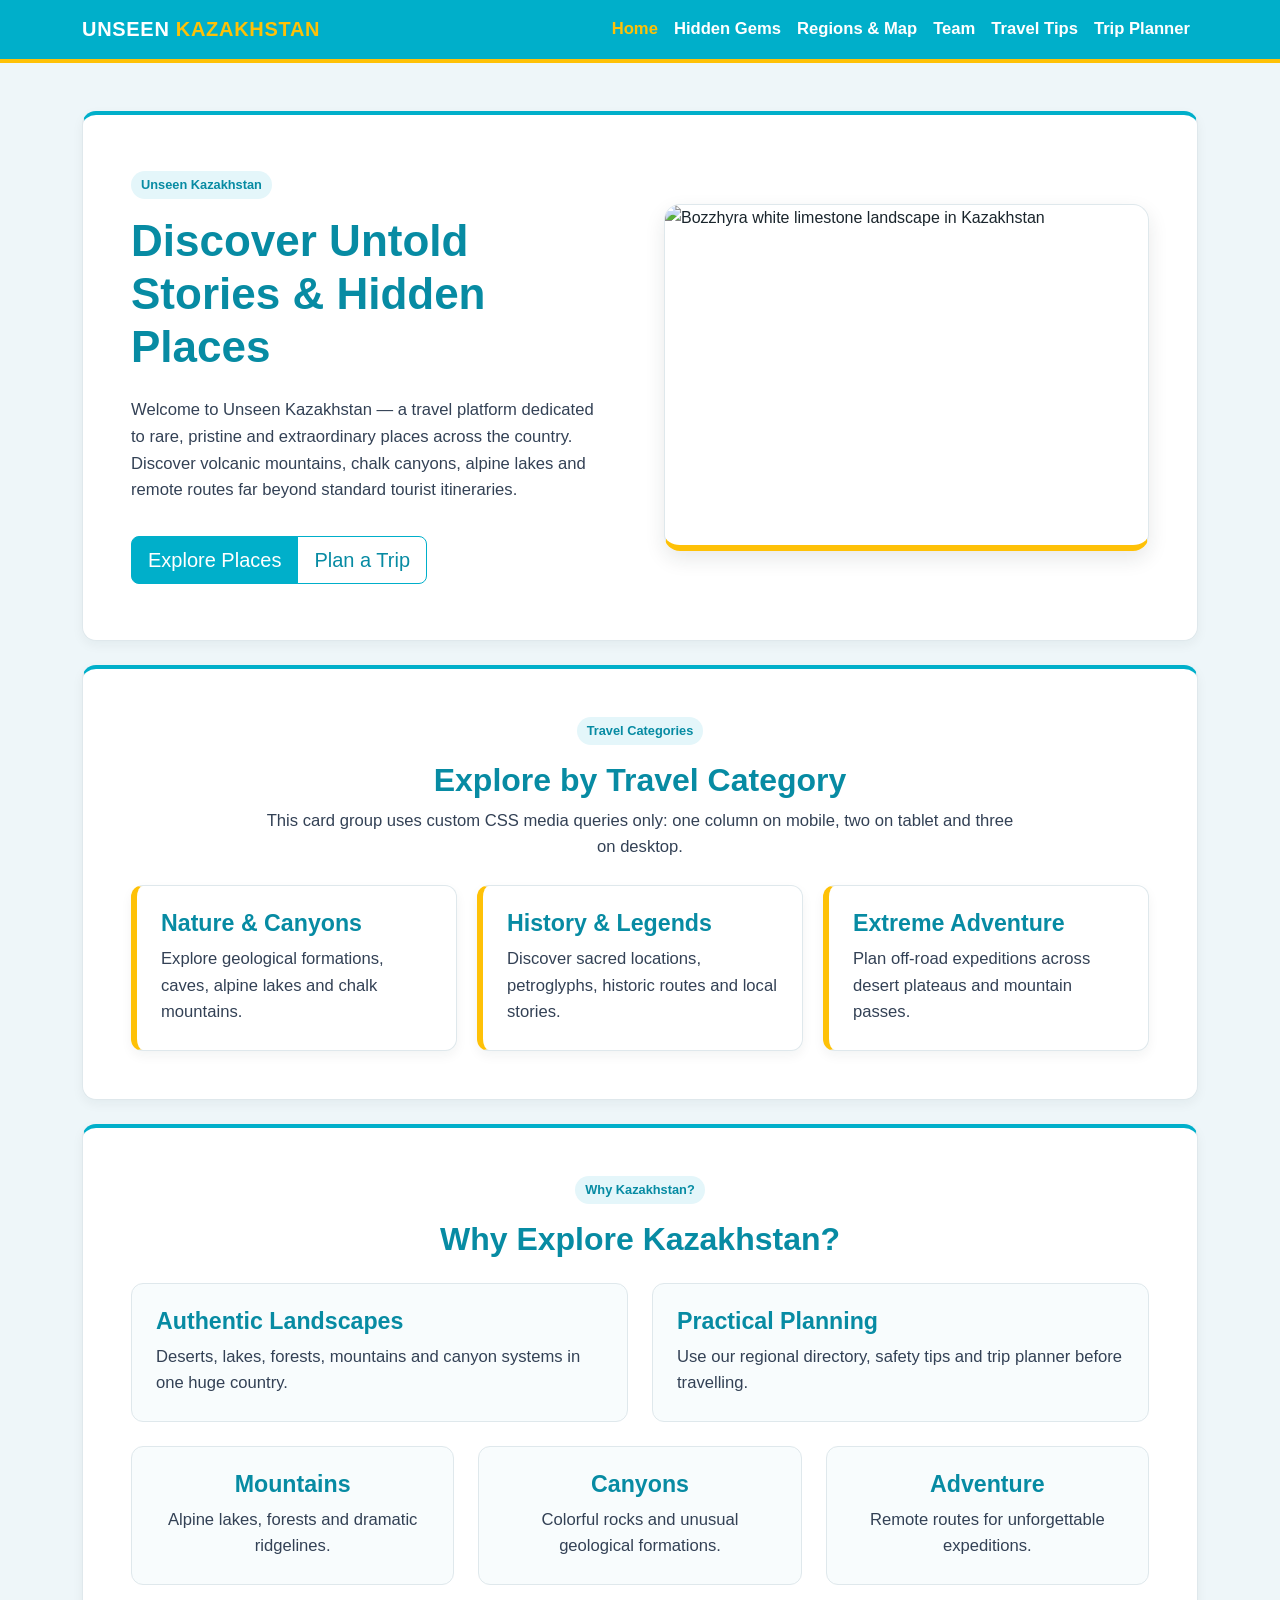
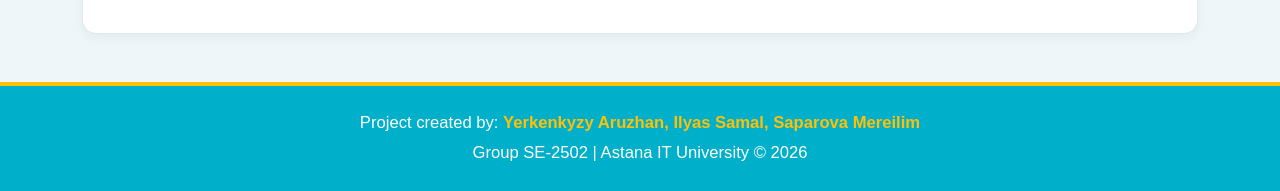
==== index.html @ 795cea4c "feat: redesign responsive Bootstrap website" ====
<!DOCTYPE html>
<html lang="en">
<head>
  <meta charset="UTF-8">
  <meta name="viewport" content="width=device-width, initial-scale=1.0">
  <title>Unseen Kazakhstan | Home</title>
  <link href="https://cdn.jsdelivr.net/npm/bootstrap@5.3.3/dist/css/bootstrap.min.css" rel="stylesheet">
  <link rel="stylesheet" href="css/style.css">
</head>
<body>

<nav class="navbar navbar-expand-lg navbar-dark bg-kz sticky-top" aria-label="Main navigation">
  <div class="container">
    <a class="navbar-brand" href="index.html">UNSEEN <span>KAZAKHSTAN</span></a>
    <button class="navbar-toggler" type="button" data-bs-toggle="collapse" data-bs-target="#mainNavbar"
            aria-controls="mainNavbar" aria-expanded="false" aria-label="Toggle navigation">
      <span class="navbar-toggler-icon"></span>
    </button>
    <div class="collapse navbar-collapse" id="mainNavbar">
      <ul class="navbar-nav ms-auto">
        <li class="nav-item"><a class="nav-link active" aria-current="page" href="index.html">Home</a></li><li class="nav-item"><a class="nav-link" href="destinations.html">Hidden Gems</a></li><li class="nav-item"><a class="nav-link" href="regions.html">Regions & Map</a></li><li class="nav-item"><a class="nav-link" href="creators.html">Team</a></li><li class="nav-item"><a class="nav-link" href="tips.html">Travel Tips</a></li><li class="nav-item"><a class="nav-link" href="planner.html">Trip Planner</a></li>
      </ul>
    </div>
  </div>
</nav>

<main class="container py-4 py-lg-5">
  <section class="page-card p-4 p-lg-5 mb-4">
    <div class="row g-4 g-lg-5 align-items-center">
      <div class="col-sm-12 col-lg-6">
        <div class="hero-copy">
          <span class="section-label mb-3">Unseen Kazakhstan</span>
          <h1 class="mb-4">Discover Untold Stories & Hidden Places</h1>
          <p class="mb-4">
            Welcome to Unseen Kazakhstan — a travel platform dedicated to rare, pristine and
            extraordinary places across the country. Discover volcanic mountains, chalk canyons,
            alpine lakes and remote routes far beyond standard tourist itineraries.
          </p>

          <div class="btn-group mt-2" role="group" aria-label="Main actions">
            <a class="btn btn-primary btn-lg" href="destinations.html">Explore Places</a>
            <a class="btn btn-outline-primary btn-lg" href="planner.html">Plan a Trip</a>
          </div>
        </div>
      </div>

      <div class="col-sm-12 col-lg-6">
        <div class="hero-image-wrap">
          <img class="hero-image" src="images/Bozzhyra.jpg"
               alt="Bozzhyra white limestone landscape in Kazakhstan">
        </div>
      </div>
    </div>
  </section>

  <section class="page-card p-4 p-lg-5 mb-4">
    <div class="text-center mb-4">
      <span class="section-label">Travel Categories</span>
      <h2 class="mt-3 mb-2">Explore by Travel Category</h2>
      <p class="section-intro mb-0">
        This card group uses custom CSS media queries only: one column on mobile,
        two on tablet and three on desktop.
      </p>
    </div>

    <div class="mq-card-group">
      <article class="mq-card p-4">
        <h3>Nature & Canyons</h3>
        <p class="mb-0">Explore geological formations, caves, alpine lakes and chalk mountains.</p>
      </article>

      <article class="mq-card p-4">
        <h3>History & Legends</h3>
        <p class="mb-0">Discover sacred locations, petroglyphs, historic routes and local stories.</p>
      </article>

      <article class="mq-card p-4">
        <h3>Extreme Adventure</h3>
        <p class="mb-0">Plan off-road expeditions across desert plateaus and mountain passes.</p>
      </article>
    </div>
  </section>

  <section class="page-card p-4 p-lg-5">
    <div class="text-center mb-4">
      <span class="section-label">Why Kazakhstan?</span>
      <h2 class="mt-3 mb-2">Why Explore Kazakhstan?</h2>
    </div>

    <div class="row g-4 mb-4">
      <div class="col-sm-12 col-md-6 col-lg-6">
        <div class="soft-box p-4">
          <h3>Authentic Landscapes</h3>
          <p class="mb-0">Deserts, lakes, forests, mountains and canyon systems in one huge country.</p>
        </div>
      </div>
      <div class="col-sm-12 col-md-6 col-lg-6">
        <div class="soft-box p-4">
          <h3>Practical Planning</h3>
          <p class="mb-0">Use our regional directory, safety tips and trip planner before travelling.</p>
        </div>
      </div>
    </div>

    <div class="row g-4">
      <div class="col-sm-12 col-md-6 col-lg-4">
        <div class="soft-box p-4 text-center">
          <h3>Mountains</h3>
          <p class="mb-0">Alpine lakes, forests and dramatic ridgelines.</p>
        </div>
      </div>
      <div class="col-sm-12 col-md-6 col-lg-4">
        <div class="soft-box p-4 text-center">
          <h3>Canyons</h3>
          <p class="mb-0">Colorful rocks and unusual geological formations.</p>
        </div>
      </div>
      <div class="col-sm-12 col-md-6 col-lg-4">
        <div class="soft-box p-4 text-center">
          <h3>Adventure</h3>
          <p class="mb-0">Remote routes for unforgettable expeditions.</p>
        </div>
      </div>
    </div>
  </section>
</main>

<footer class="main-footer text-center py-4">
  <div class="container">
    <p class="mb-1">Project created by: <strong>Yerkenkyzy Aruzhan, Ilyas Samal, Saparova Mereilim</strong></p>
    <p class="mb-0">Group SE-2502 | Astana IT University &copy; 2026</p>
  </div>
</footer>

<script src="https://cdn.jsdelivr.net/npm/bootstrap@5.3.3/dist/js/bootstrap.bundle.min.js"></script>
</body>
</html>
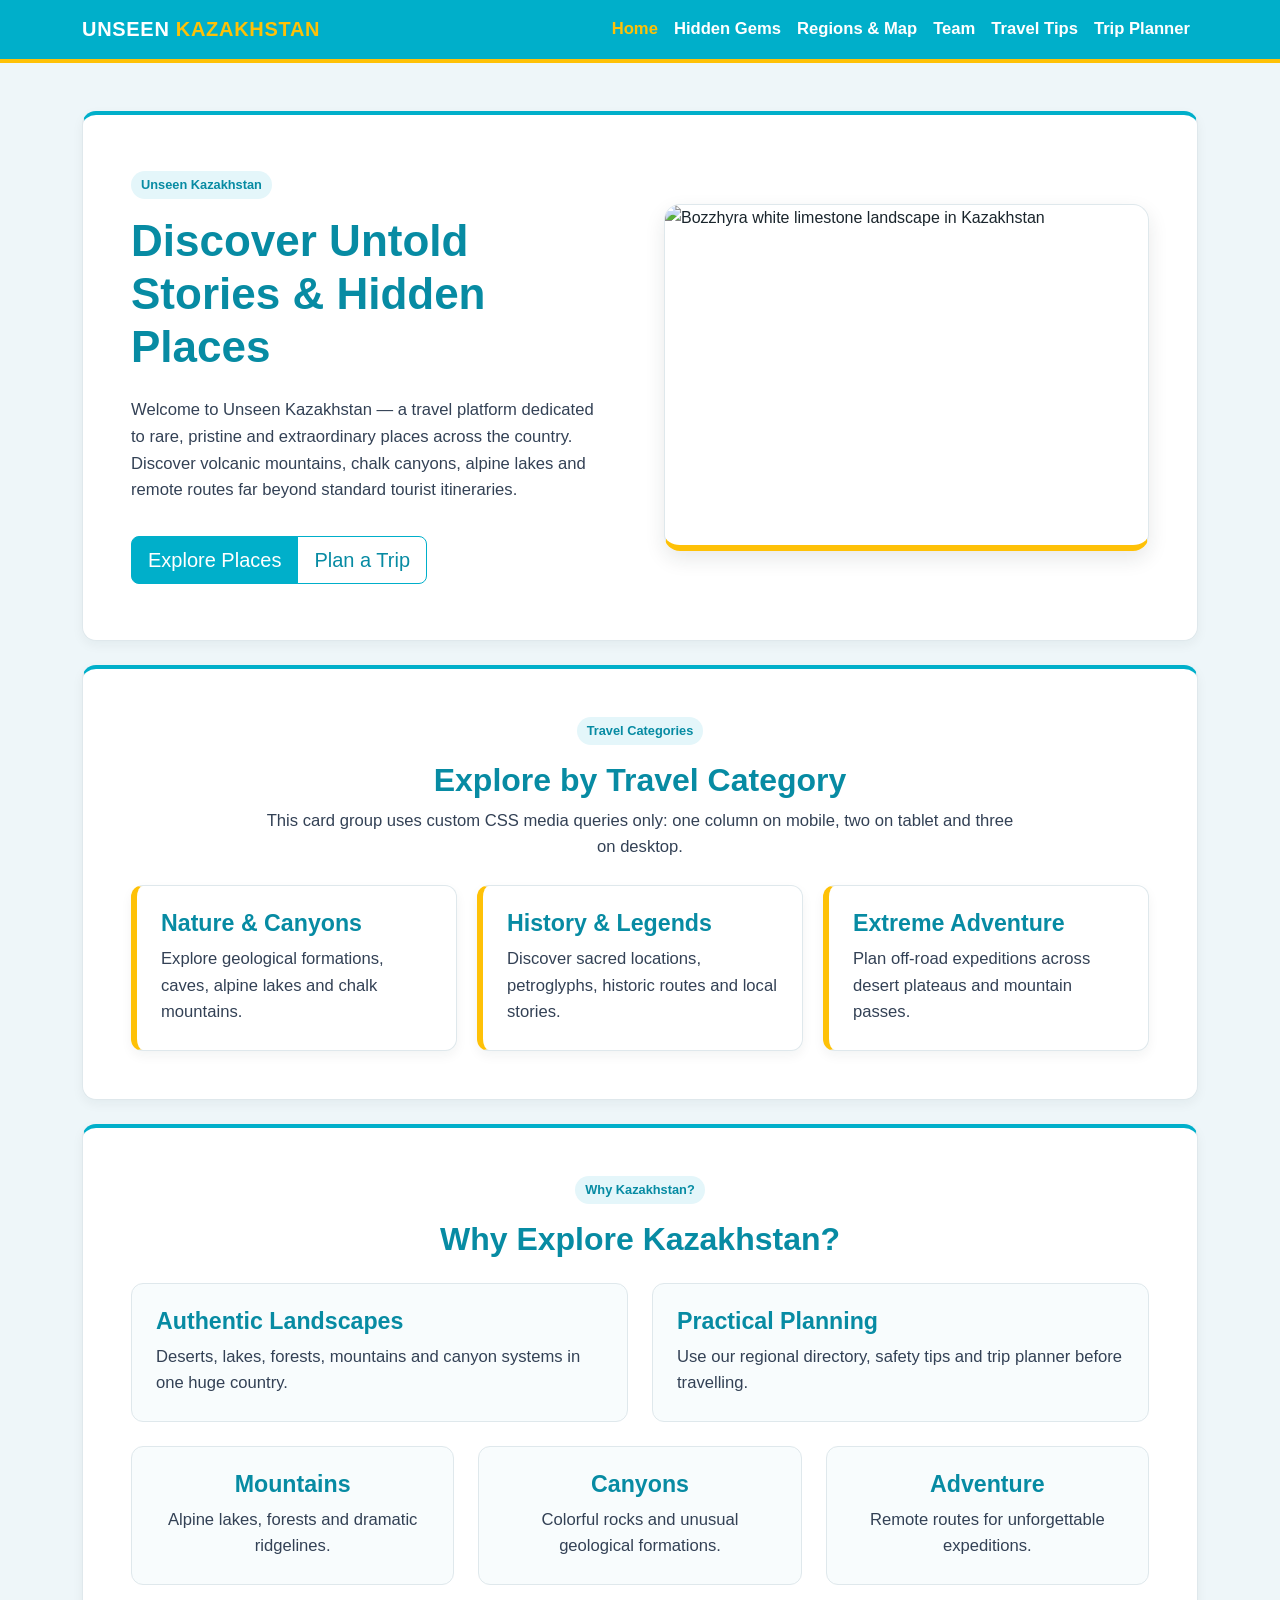
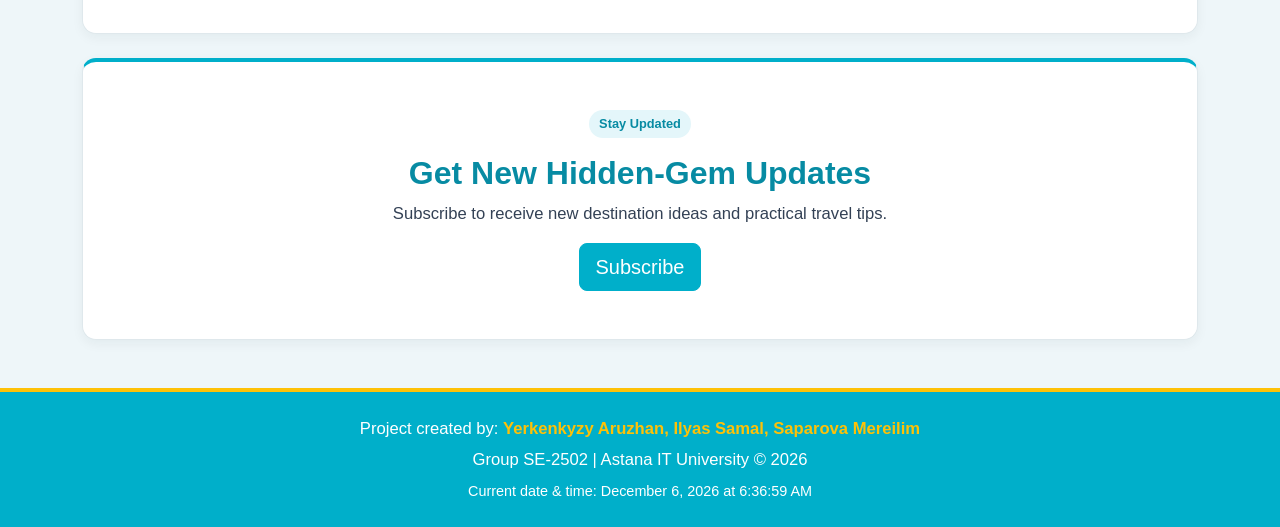
==== commit eb9fc91e: "feat: add Assignment 4 JavaScript features" ====
--- a/index.html
+++ b/index.html
@@ -123,15 +123,40 @@
       </div>
     </div>
   </section>
+
+
+  <section class="page-card p-4 p-lg-5 mt-4 text-center">
+    <span class="section-label">Stay Updated</span>
+    <h2 class="mt-3">Get New Hidden-Gem Updates</h2>
+    <p class="section-intro">Subscribe to receive new destination ideas and practical travel tips.</p>
+    <button id="openPopupBtn" class="btn btn-primary btn-lg" type="button">Subscribe</button>
+  </section>
+
+  <div id="subscriptionPopup" class="custom-popup" aria-hidden="true">
+    <div class="custom-popup-dialog" role="dialog" aria-modal="true" aria-labelledby="popupTitle">
+      <button id="closePopupBtn" class="popup-close" type="button" aria-label="Close popup">&times;</button>
+      <h2 id="popupTitle">Subscribe to Unseen Kazakhstan</h2>
+      <p>Enter your email to receive travel updates.</p>
+      <form id="subscriptionForm">
+        <label for="subscriberEmail" class="form-label">Email</label>
+        <input id="subscriberEmail" class="form-control mb-3" type="email" placeholder="name@example.com" required>
+        <div id="subscriptionMessage" class="small mb-3" aria-live="polite"></div>
+        <button class="btn btn-primary w-100" type="submit">Subscribe</button>
+      </form>
+    </div>
+  </div>
+
 </main>
 
 <footer class="main-footer text-center py-4">
   <div class="container">
     <p class="mb-1">Project created by: <strong>Yerkenkyzy Aruzhan, Ilyas Samal, Saparova Mereilim</strong></p>
     <p class="mb-0">Group SE-2502 | Astana IT University &copy; 2026</p>
+    <p class="mb-0 footer-clock">Current date & time: <span class="current-datetime">Loading...</span></p>
   </div>
 </footer>
 
 <script src="https://cdn.jsdelivr.net/npm/bootstrap@5.3.3/dist/js/bootstrap.bundle.min.js"></script>
+<script src="js/script.js"></script>
 </body>
 </html>
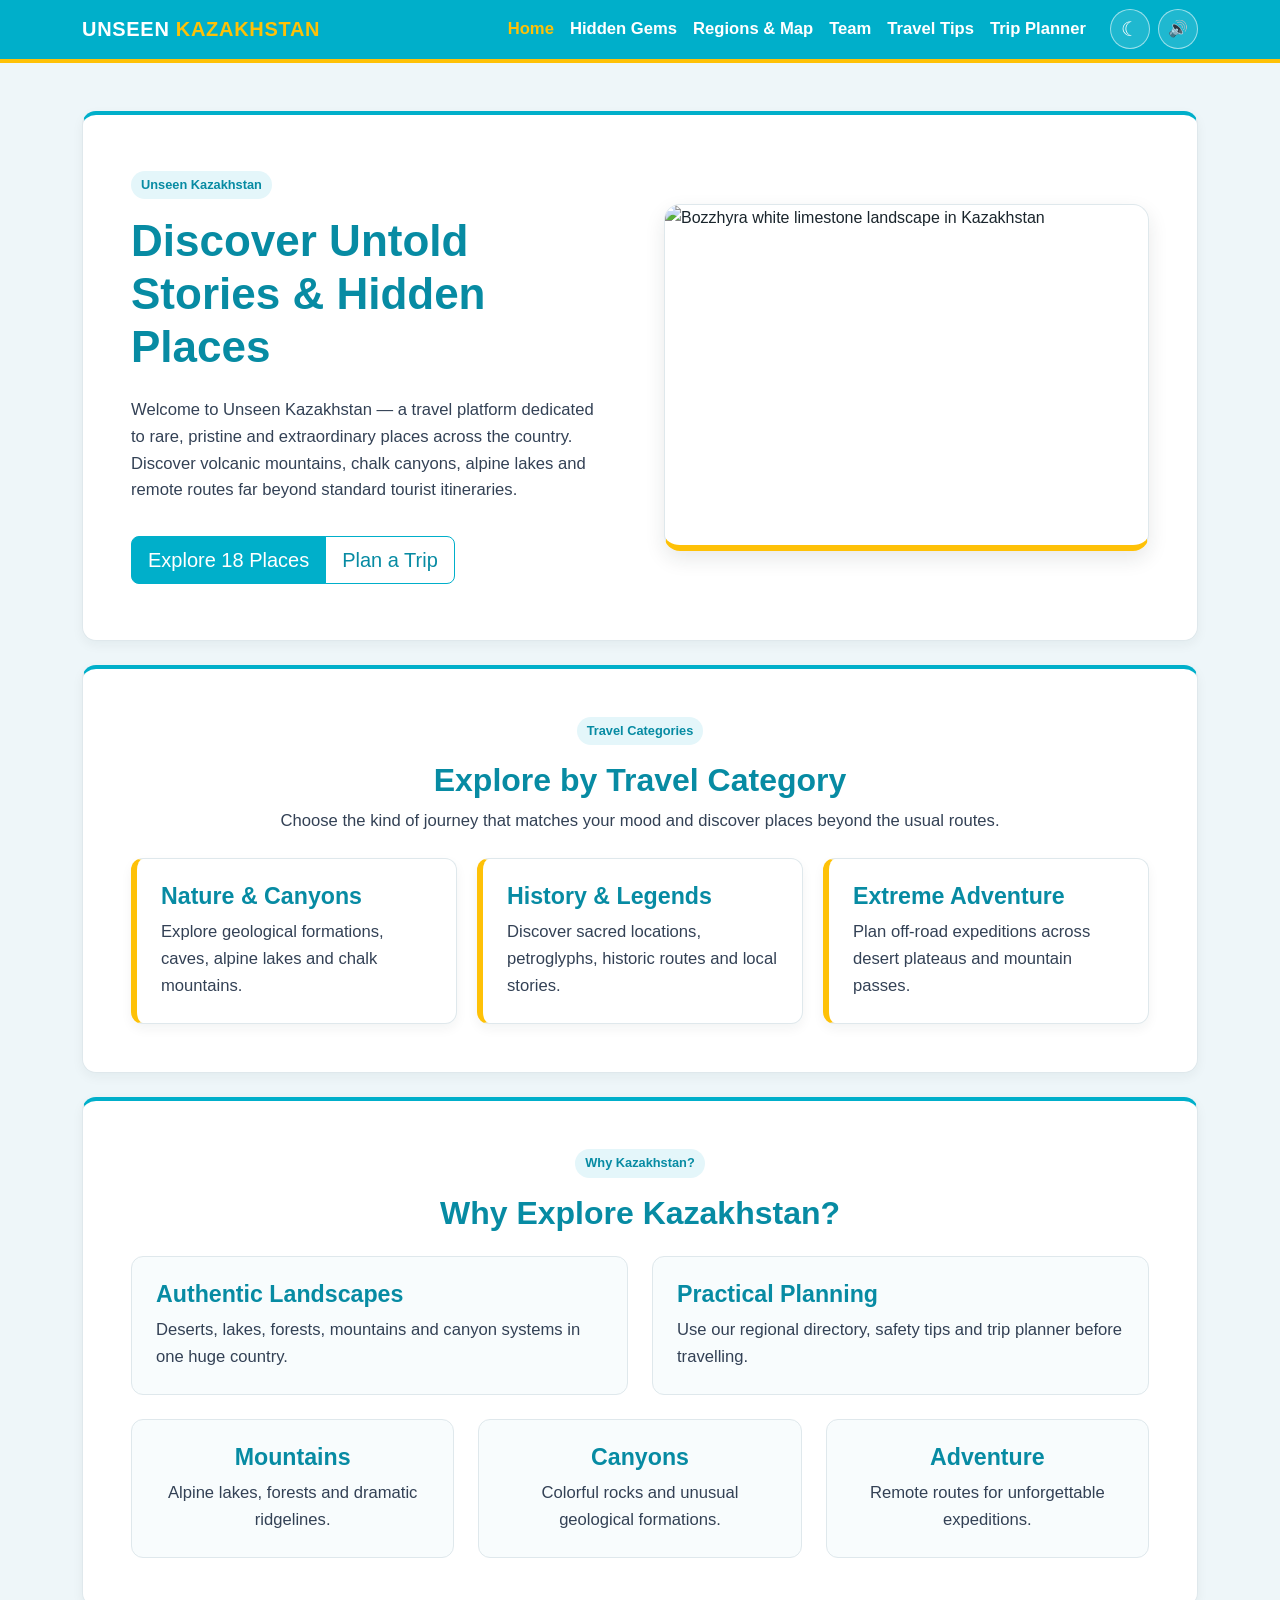
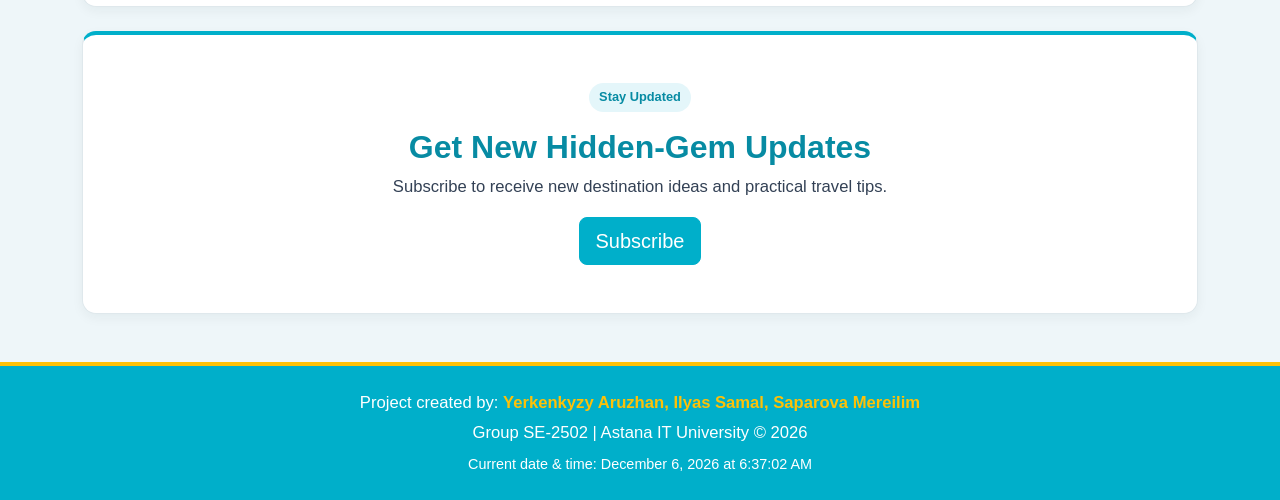
==== commit 03d95ad8: "feat: update Assignment 5 website" ====
--- a/index.html
+++ b/index.html
@@ -20,6 +20,12 @@
       <ul class="navbar-nav ms-auto">
         <li class="nav-item"><a class="nav-link active" aria-current="page" href="index.html">Home</a></li><li class="nav-item"><a class="nav-link" href="destinations.html">Hidden Gems</a></li><li class="nav-item"><a class="nav-link" href="regions.html">Regions & Map</a></li><li class="nav-item"><a class="nav-link" href="creators.html">Team</a></li><li class="nav-item"><a class="nav-link" href="tips.html">Travel Tips</a></li><li class="nav-item"><a class="nav-link" href="planner.html">Trip Planner</a></li>
       </ul>
+      <div class="nav-tools ms-lg-3 mt-3 mt-lg-0">
+        <button id="themeToggleBtn" class="theme-toggle" type="button"
+                aria-label="Switch color theme" aria-pressed="false" title="Switch color theme">☾</button>
+        <button id="soundToggleBtn" class="sound-toggle" type="button"
+                aria-label="Turn site sounds off" aria-pressed="true" title="Site sounds">🔊</button>
+      </div>
     </div>
   </div>
 </nav>
@@ -38,7 +44,7 @@
           </p>
 
           <div class="btn-group mt-2" role="group" aria-label="Main actions">
-            <a class="btn btn-primary btn-lg" href="destinations.html">Explore Places</a>
+            <a class="btn btn-primary btn-lg" href="destinations.html">Explore 18 Places</a>
             <a class="btn btn-outline-primary btn-lg" href="planner.html">Plan a Trip</a>
           </div>
         </div>
@@ -58,8 +64,7 @@
       <span class="section-label">Travel Categories</span>
       <h2 class="mt-3 mb-2">Explore by Travel Category</h2>
       <p class="section-intro mb-0">
-        This card group uses custom CSS media queries only: one column on mobile,
-        two on tablet and three on desktop.
+        Choose the kind of journey that matches your mood and discover places beyond the usual routes.
       </p>
     </div>
 
@@ -123,9 +128,7 @@
       </div>
     </div>
   </section>
-
-
-  <section class="page-card p-4 p-lg-5 mt-4 text-center">
+<section class="page-card p-4 p-lg-5 mt-4 text-center">
     <span class="section-label">Stay Updated</span>
     <h2 class="mt-3">Get New Hidden-Gem Updates</h2>
     <p class="section-intro">Subscribe to receive new destination ideas and practical travel tips.</p>
--- a/css/style.css
+++ b/css/style.css
@@ -0,0 +1,1166 @@
+:root {
+    --kz-blue: #00afca;
+    --kz-blue-dark: #078ba3;
+    --kz-gold: #fec107;
+    --kz-dark: #1a252c;
+    --kz-text: #334155;
+    --kz-muted: #64748b;
+    --kz-bg: #eef6f9;
+    --kz-white: #ffffff;
+    --kz-border: #dfe8ec;
+}
+
+* {
+    box-sizing: border-box;
+}
+
+html {
+    scroll-behavior: smooth;
+    scroll-padding-top: 90px;
+}
+
+body {
+    margin: 0;
+    min-height: 100vh;
+    display: flex;
+    flex-direction: column;
+    font-family: "Segoe UI", Arial, sans-serif;
+    background-color: var(--kz-bg);
+    color: var(--kz-dark);
+    line-height: 1.6;
+}
+
+main {
+    flex: 1;
+}
+
+h1,
+h2,
+h3 {
+    font-family: "Trebuchet MS", Arial, sans-serif;
+    color: var(--kz-blue-dark);
+    font-weight: 700;
+}
+
+p,
+li,
+td,
+th,
+label {
+    color: var(--kz-text);
+}
+
+a {
+    text-underline-offset: 3px;
+}
+
+.bg-kz {
+    background-color: var(--kz-blue);
+}
+
+.navbar {
+    border-bottom: 4px solid var(--kz-gold);
+}
+
+.navbar-brand {
+    font-family: "Trebuchet MS", Arial, sans-serif;
+    font-weight: 800;
+    letter-spacing: 0.7px;
+}
+
+.navbar-brand span {
+    color: var(--kz-gold);
+}
+
+.navbar .nav-link {
+    color: #ffffff;
+    font-weight: 700;
+    border-radius: 6px;
+}
+
+.navbar .nav-link:hover,
+.navbar .nav-link:focus,
+.navbar .nav-link.active {
+    color: var(--kz-gold);
+}
+
+.page-card {
+    background-color: var(--kz-white);
+    border: 1px solid var(--kz-border);
+    border-top: 4px solid var(--kz-blue);
+    border-radius: 14px;
+    box-shadow: 0 4px 12px rgba(26, 37, 44, 0.05);
+}
+
+.section-label {
+    display: inline-block;
+    padding: 4px 10px;
+    border-radius: 20px;
+    background-color: #e4f6fa;
+    color: var(--kz-blue-dark);
+    font-size: 0.8rem;
+    font-weight: 700;
+}
+
+.section-intro {
+    max-width: 760px;
+    margin-left: auto;
+    margin-right: auto;
+}
+
+.soft-box {
+    height: 100%;
+    background-color: #f8fcfd;
+    border: 1px solid var(--kz-border);
+    border-radius: 12px;
+}
+
+.hero-copy {
+    padding: 8px 0;
+}
+
+.hero-copy h1 {
+    max-width: 700px;
+}
+
+.hero-image-wrap {
+    border: 1px solid var(--kz-border);
+    border-radius: 16px;
+    overflow: hidden;
+    box-shadow: 0 8px 20px rgba(26, 37, 44, 0.10);
+    border-bottom: 6px solid var(--kz-gold);
+}
+
+.hero-image {
+    display: block;
+    width: 100%;
+    height: 340px;
+    object-fit: cover;
+}
+
+.mini-stat {
+    border-left: 4px solid var(--kz-gold);
+    background-color: #ffffff;
+    border-radius: 10px;
+    border-top: 1px solid var(--kz-border);
+    border-right: 1px solid var(--kz-border);
+    border-bottom: 1px solid var(--kz-border);
+}
+
+.mini-stat strong {
+    display: block;
+    color: var(--kz-blue-dark);
+    font-size: 1.25rem;
+}
+
+.mq-card-group {
+    display: grid;
+    grid-template-columns: 1fr;
+    gap: 20px;
+}
+
+.mq-card {
+    background-color: #ffffff;
+    border: 1px solid var(--kz-border);
+    border-left: 6px solid var(--kz-gold);
+    border-radius: 12px;
+    box-shadow: 0 5px 12px rgba(26, 37, 44, 0.05);
+    transition: transform 0.25s ease, box-shadow 0.25s ease;
+}
+
+.mq-card:hover {
+    transform: translateY(-5px);
+    box-shadow: 0 10px 22px rgba(26, 37, 44, 0.11);
+}
+
+.destination-card {
+    height: 100%;
+    border: 1px solid var(--kz-border);
+    border-radius: 12px;
+    overflow: hidden;
+    box-shadow: 0 5px 14px rgba(26, 37, 44, 0.06);
+    border-bottom: 5px solid var(--kz-gold);
+    transition: transform 0.25s ease, box-shadow 0.25s ease;
+}
+
+.destination-card:hover {
+    transform: translateY(-5px);
+    box-shadow: 0 12px 24px rgba(26, 37, 44, 0.12);
+}
+
+.destination-img {
+    width: 100%;
+    height: 225px;
+    object-fit: cover;
+}
+
+.carousel-shell {
+    border-radius: 14px;
+    overflow: hidden;
+    box-shadow: 0 12px 26px rgba(26, 37, 44, 0.14);
+    border: 1px solid var(--kz-border);
+}
+
+.carousel-image {
+    width: 100%;
+    height: 420px;
+    object-fit: cover;
+}
+
+.carousel-caption {
+    background-color: rgba(26, 37, 44, 0.72);
+    border-radius: 10px;
+}
+
+.carousel-caption h3,
+.carousel-caption p {
+    color: #ffffff;
+}
+
+.region-feature {
+    height: 100%;
+    background-color: #ffffff;
+    border: 1px solid var(--kz-border);
+    border-radius: 12px;
+    border-top: 5px solid var(--kz-gold);
+}
+
+.map-section {
+    min-height: 285px;
+    background-color: #f7fbfc;
+    border: 2px dashed #b9cbd3;
+    border-radius: 12px;
+}
+
+.table-responsive {
+    border-radius: 12px;
+    overflow: hidden;
+    box-shadow: 0 8px 18px rgba(26, 37, 44, 0.08);
+}
+
+.table thead th {
+    background-color: var(--kz-blue);
+    color: #ffffff;
+    border-color: var(--kz-blue);
+}
+
+.table-hover tbody tr:hover > * {
+    --bs-table-accent-bg: #e4f6fa;
+}
+
+.team-card {
+    height: 100%;
+    border: 1px solid var(--kz-border);
+    border-top: 6px solid var(--kz-gold);
+    border-radius: 14px;
+    box-shadow: 0 6px 16px rgba(26, 37, 44, 0.06);
+    transition: transform 0.25s ease;
+}
+
+.team-card:hover {
+    transform: translateY(-5px);
+}
+
+.team-avatar {
+    width: 155px;
+    height: 155px;
+    object-fit: cover;
+    border-radius: 50%;
+    border: 4px solid var(--kz-blue);
+}
+
+.role-tag {
+    display: inline-block;
+    padding: 4px 10px;
+    border-radius: 18px;
+    background-color: #e4f6fa;
+    color: var(--kz-blue-dark);
+    font-weight: 700;
+    font-size: 0.9rem;
+}
+
+.tip-card {
+    height: 100%;
+    border: 1px solid var(--kz-border);
+    border-radius: 12px;
+    box-shadow: 0 6px 16px rgba(26, 37, 44, 0.06);
+    border-left: 6px solid var(--kz-gold);
+}
+
+.tip-number {
+    display: inline-block;
+    min-width: 44px;
+    padding: 8px 10px;
+    text-align: center;
+    border-radius: 8px;
+    background-color: var(--kz-blue);
+    color: #ffffff;
+    font-weight: 800;
+}
+
+.form-panel {
+    background-color: #ffffff;
+    border: 1px solid var(--kz-border);
+    border-radius: 14px;
+    box-shadow: 0 8px 20px rgba(26, 37, 44, 0.07);
+}
+
+.form-label,
+.form-check-label {
+    font-weight: 600;
+}
+
+.form-control,
+.form-select,
+.input-group-text {
+    border-color: #cbd8de;
+}
+
+.form-control:focus,
+.form-select:focus,
+.form-check-input:focus {
+    border-color: var(--kz-blue);
+    box-shadow: 0 0 0 0.25rem rgba(0, 175, 202, 0.18);
+}
+
+.form-check-input:checked {
+    background-color: var(--kz-blue);
+    border-color: var(--kz-blue);
+}
+
+.btn-primary {
+    --bs-btn-bg: var(--kz-blue);
+    --bs-btn-border-color: var(--kz-blue);
+    --bs-btn-hover-bg: var(--kz-blue-dark);
+    --bs-btn-hover-border-color: var(--kz-blue-dark);
+}
+
+.btn-outline-primary {
+    --bs-btn-color: var(--kz-blue-dark);
+    --bs-btn-border-color: var(--kz-blue);
+    --bs-btn-hover-bg: var(--kz-blue);
+    --bs-btn-hover-border-color: var(--kz-blue);
+}
+
+.main-footer {
+    margin-top: auto;
+    background-color: var(--kz-blue);
+    border-top: 4px solid var(--kz-gold);
+}
+
+.main-footer p {
+    color: #ffffff;
+}
+
+.main-footer strong {
+    color: var(--kz-gold);
+}
+
+@media (max-width: 575.98px) {
+    h1 {
+        font-size: 1.8rem;
+    }
+
+    h2 {
+        font-size: 1.4rem;
+    }
+
+    h3 {
+        font-size: 1.15rem;
+    }
+
+    p,
+    li,
+    td,
+    th,
+    label {
+        font-size: 0.9rem;
+    }
+
+    .hero-image {
+        height: 220px;
+    }
+
+    .carousel-image {
+        height: 260px;
+    }
+
+    .destination-img {
+        height: 200px;
+    }
+
+    .btn-group {
+        display: flex;
+        flex-direction: column;
+        width: 100%;
+    }
+
+    .btn-group > .btn {
+        border-radius: 6px !important;
+        margin-bottom: 8px;
+    }
+}
+
+@media (min-width: 576px) and (max-width: 991.98px) {
+    h1 {
+        font-size: 2.3rem;
+    }
+
+    h2 {
+        font-size: 1.75rem;
+    }
+
+    h3 {
+        font-size: 1.35rem;
+    }
+
+    p,
+    li,
+    td,
+    th,
+    label {
+        font-size: 1rem;
+    }
+
+    .mq-card-group {
+        grid-template-columns: repeat(2, 1fr);
+    }
+
+    .hero-image {
+        height: 290px;
+    }
+
+    .carousel-image {
+        height: 380px;
+    }
+}
+
+@media (min-width: 992px) {
+    h1 {
+        font-size: 2.75rem;
+    }
+
+    h2 {
+        font-size: 2rem;
+    }
+
+    h3 {
+        font-size: 1.45rem;
+    }
+
+    p,
+    li,
+    td,
+    th,
+    label {
+        font-size: 1.04rem;
+    }
+
+    .mq-card-group {
+        grid-template-columns: repeat(3, 1fr);
+    }
+}
+
+.hero-copy {
+    max-width: 560px;
+}
+
+.page-card + .page-card {
+    margin-top: 18px;
+}
+
+@media (min-width: 992px) {
+    .hero-copy {
+        padding-right: 12px;
+    }
+}
+
+@media (max-width: 991.98px) {
+    .hero-copy {
+        max-width: none;
+        text-align: center;
+    }
+}
+
+.footer-clock {
+    margin-top: 6px;
+    font-size: 0.9rem;
+}
+
+.custom-popup {
+    position: fixed;
+    inset: 0;
+    display: none;
+    align-items: center;
+    justify-content: center;
+    padding: 20px;
+    background: rgba(26, 37, 44, 0.65);
+    z-index: 2000;
+}
+
+.custom-popup.is-open {
+    display: flex;
+}
+
+.custom-popup-dialog {
+    position: relative;
+    width: min(100%, 480px);
+    background: #ffffff;
+    border-radius: 14px;
+    padding: 28px;
+    box-shadow: 0 18px 45px rgba(0, 0, 0, 0.2);
+}
+
+.popup-close {
+    position: absolute;
+    top: 10px;
+    right: 14px;
+    border: 0;
+    background: transparent;
+    font-size: 2rem;
+    line-height: 1;
+    cursor: pointer;
+}
+
+.custom-accordion {
+    max-width: 850px;
+    margin: 0 auto;
+}
+
+.accordion-item-custom {
+    margin-bottom: 12px;
+    border: 1px solid var(--kz-border);
+    border-radius: 10px;
+    overflow: hidden;
+    background: #ffffff;
+}
+
+.accordion-question {
+    width: 100%;
+    border: 0;
+    background: #f8fcfd;
+    padding: 16px 18px;
+    text-align: left;
+    font-weight: 700;
+    color: var(--kz-dark);
+    cursor: pointer;
+}
+
+.accordion-question::after {
+    content: "+";
+    float: right;
+    font-size: 1.25rem;
+}
+
+.accordion-question[aria-expanded="true"]::after {
+    content: "−";
+}
+
+.accordion-answer {
+    max-height: 0;
+    overflow: hidden;
+    padding: 0 18px;
+    transition: max-height 0.3s ease, padding 0.3s ease;
+}
+
+.accordion-answer.is-open {
+    max-height: 220px;
+    padding: 16px 18px;
+}
+
+.accordion-answer p {
+    margin: 0;
+}
+
+.field-error {
+    min-height: 20px;
+    margin-top: 4px;
+    font-size: 0.85rem;
+    color: #b42318;
+}
+
+.form-control.input-error,
+.form-select.input-error {
+    border-color: #b42318;
+}
+
+.form-control.input-success,
+.form-select.input-success {
+    border-color: #198754;
+}
+
+.form-status {
+    min-height: 24px;
+    padding: 10px 12px;
+    border-radius: 8px;
+}
+
+.form-status.success {
+    color: #0f5132;
+    background: #d1e7dd;
+}
+
+.form-status.error {
+    color: #842029;
+    background: #f8d7da;
+}
+
+.agreement-box {
+    border: 2px solid transparent;
+    border-radius: 10px;
+    padding: 14px 16px;
+    transition: background-color 0.2s ease, border-color 0.2s ease;
+}
+
+.agreement-box.agreement-invalid {
+    background: #fff1f2;
+    border-color: #dc3545;
+}
+
+.agreement-box.agreement-invalid .form-check-label {
+    color: #a61e2d;
+    font-weight: 700;
+}
+
+.agreement-box.agreement-invalid .form-check-input {
+    border-color: #dc3545;
+    box-shadow: 0 0 0 0.2rem rgba(220, 53, 69, 0.12);
+}
+
+.agreement-error {
+    margin-left: 1.5rem;
+    font-weight: 600;
+}
+
+.form-status.error {
+    border: 1px solid #dc3545;
+    border-left: 5px solid #dc3545;
+    font-weight: 700;
+}
+
+.form-status.success {
+    border: 1px solid #198754;
+    border-left: 5px solid #198754;
+    font-weight: 700;
+}
+
+body.night-theme .agreement-box.agreement-invalid {
+    background: #3a2025;
+    border-color: #ff7b86;
+}
+
+body.night-theme .agreement-box.agreement-invalid .form-check-label,
+body.night-theme .agreement-box.agreement-invalid .field-error {
+    color: #ffb3ba;
+}
+
+body,
+.page-card,
+.soft-box,
+.form-panel,
+.destination-card,
+.accordion-item-custom,
+.accordion-question,
+.custom-popup-dialog,
+.form-control,
+.form-select,
+.input-group-text {
+    transition: background-color 0.25s ease, color 0.25s ease, border-color 0.25s ease;
+}
+
+.theme-toggle {
+    width: 40px;
+    height: 40px;
+    border: 1px solid rgba(255, 255, 255, 0.55);
+    border-radius: 50%;
+    background: rgba(255, 255, 255, 0.12);
+    color: #ffffff;
+    font-size: 1.25rem;
+    line-height: 1;
+    cursor: pointer;
+}
+
+.theme-toggle:hover,
+.theme-toggle:focus {
+    background: rgba(255, 255, 255, 0.22);
+    border-color: var(--kz-gold);
+    outline: none;
+}
+
+.destination-toolbar,
+.travel-match {
+    background: #f8fcfd;
+    border: 1px solid var(--kz-border);
+    border-radius: 12px;
+    padding: 20px;
+}
+
+.destination-count,
+.destination-meta {
+    color: var(--kz-muted);
+    font-size: 0.9rem;
+}
+
+.destination-explorer-card .card-body {
+    min-height: 315px;
+}
+
+.destination-more {
+    display: none;
+    padding-top: 2px;
+}
+
+.favorite-btn {
+    flex: 0 0 auto;
+    width: 42px;
+    height: 42px;
+    border: 1px solid var(--kz-border);
+    border-radius: 50%;
+    background: #ffffff;
+    color: var(--kz-blue-dark);
+    font-size: 1.45rem;
+    line-height: 1;
+    cursor: pointer;
+    transition: transform 0.2s ease, background-color 0.2s ease, color 0.2s ease;
+}
+
+.favorite-btn:hover {
+    transform: scale(1.08);
+}
+
+.favorite-btn.is-saved {
+    color: #b42318;
+    background: #fff1f0;
+    border-color: #f0b9b4;
+}
+
+.destination-rating {
+    display: flex;
+    gap: 3px;
+}
+
+.rating-star {
+    padding: 0;
+    border: 0;
+    background: transparent;
+    color: #cbd5e1;
+    font-size: 1.35rem;
+    cursor: pointer;
+    transition: color 0.18s ease, transform 0.18s ease;
+}
+
+.rating-star:hover {
+    transform: translateY(-1px) scale(1.08);
+}
+
+.rating-star.is-active {
+    color: var(--kz-gold);
+}
+
+.saved-animation {
+    animation: savedPulse 0.45s ease;
+}
+
+@keyframes savedPulse {
+    0% {
+        transform: scale(1);
+    }
+
+    50% {
+        transform: scale(1.025);
+    }
+
+    100% {
+        transform: scale(1);
+    }
+}
+
+.empty-state {
+    border: 1px dashed #b9cbd3;
+    border-radius: 12px;
+    color: var(--kz-muted);
+    background: #f8fcfd;
+}
+
+.travel-match-result {
+    color: var(--kz-blue-dark);
+    font-weight: 600;
+}
+
+body.night-theme {
+    background-color: #101820;
+    color: #e8f1f5;
+}
+
+body.night-theme .page-card,
+body.night-theme .soft-box,
+body.night-theme .form-panel,
+body.night-theme .destination-card,
+body.night-theme .destination-toolbar,
+body.night-theme .travel-match,
+body.night-theme .accordion-item-custom,
+body.night-theme .accordion-question,
+body.night-theme .custom-popup-dialog,
+body.night-theme .empty-state,
+body.night-theme .mq-card,
+body.night-theme .region-feature,
+body.night-theme .map-section {
+    background-color: #182630;
+    border-color: #35505f;
+}
+
+body.night-theme h1,
+body.night-theme h2,
+body.night-theme h3,
+body.night-theme h4,
+body.night-theme p,
+body.night-theme li,
+body.night-theme label,
+body.night-theme td,
+body.night-theme th,
+body.night-theme .accordion-question {
+    color: #e8f1f5;
+}
+
+body.night-theme .section-label,
+body.night-theme .role-tag {
+    background-color: #244453;
+    color: #9ee9f5;
+}
+
+body.night-theme .form-control,
+body.night-theme .form-select,
+body.night-theme .input-group-text {
+    background-color: #101820;
+    border-color: #48616f;
+    color: #e8f1f5;
+}
+
+body.night-theme .form-control::placeholder {
+    color: #9fb0ba;
+}
+
+body.night-theme .favorite-btn {
+    background: #101820;
+    border-color: #48616f;
+    color: #9ee9f5;
+}
+
+body.night-theme .favorite-btn.is-saved {
+    background: #3a2527;
+    color: #ff9f98;
+    border-color: #744246;
+}
+
+body.night-theme .destination-meta,
+body.night-theme .destination-count {
+    color: #a9bac4;
+}
+
+body.night-theme .travel-match-result {
+    color: #9ee9f5;
+}
+
+body.night-theme .table {
+    --bs-table-bg: #182630;
+    --bs-table-color: #e8f1f5;
+    --bs-table-border-color: #35505f;
+}
+
+@media (max-width: 991.98px) {
+    .theme-toggle {
+        margin-left: 0;
+    }
+}
+
+.nav-tools {
+    display: flex;
+    align-items: center;
+    gap: 8px;
+}
+
+.sound-toggle {
+    width: 40px;
+    height: 40px;
+    border: 1px solid rgba(255, 255, 255, 0.55);
+    border-radius: 50%;
+    background: rgba(255, 255, 255, 0.12);
+    color: #ffffff;
+    font-size: 1rem;
+    line-height: 1;
+    cursor: pointer;
+}
+
+.sound-toggle:hover,
+.sound-toggle:focus {
+    background: rgba(255, 255, 255, 0.22);
+    border-color: var(--kz-gold);
+    outline: none;
+}
+
+.destination-toolbar-bottom {
+    display: flex;
+    align-items: center;
+    justify-content: space-between;
+    gap: 16px;
+    flex-wrap: wrap;
+}
+
+.site-toast {
+    position: fixed;
+    right: 22px;
+    bottom: 22px;
+    z-index: 1200;
+    max-width: min(360px, calc(100vw - 44px));
+    padding: 12px 16px;
+    border-radius: 10px;
+    background: #173646;
+    color: #ffffff;
+    box-shadow: 0 10px 30px rgba(0, 0, 0, 0.2);
+    opacity: 0;
+    transform: translateY(14px);
+    pointer-events: none;
+    transition: opacity 0.2s ease, transform 0.2s ease;
+}
+
+.site-toast.is-visible {
+    opacity: 1;
+    transform: translateY(0);
+}
+
+.destination-explorer-card {
+    overflow: hidden;
+}
+
+.destination-explorer-card .destination-img {
+    transition: transform 0.35s ease;
+}
+
+.destination-explorer-card:hover .destination-img {
+    transform: scale(1.035);
+}
+
+body.night-theme .site-toast {
+    background: #e6f3f7;
+    color: #102833;
+}
+
+@media (max-width: 991.98px) {
+    .nav-tools {
+        margin-bottom: 8px;
+    }
+}
+
+@media (max-width: 575.98px) {
+    .destination-toolbar-bottom {
+        align-items: flex-start;
+        flex-direction: column;
+    }
+
+    .destination-toolbar-bottom .btn {
+        width: 100%;
+    }
+
+    .site-toast {
+        right: 14px;
+        bottom: 14px;
+        max-width: calc(100vw - 28px);
+    }
+}
+
+.region-map-shell {
+    background: linear-gradient(180deg, #f8fcfd 0%, #ffffff 100%);
+    border: 1px solid var(--kz-border);
+    border-radius: 16px;
+    padding: 28px;
+}
+
+.region-map-grid {
+    display: grid;
+    grid-template-columns: repeat(12, 1fr);
+    gap: 16px;
+}
+
+.region-zone {
+    background: #ffffff;
+    border: 1px solid var(--kz-border);
+    border-radius: 14px;
+    padding: 20px;
+    box-shadow: 0 8px 18px rgba(26, 37, 44, 0.07);
+    transition: transform 0.2s ease, box-shadow 0.2s ease;
+}
+
+.region-zone:hover {
+    transform: translateY(-3px);
+    box-shadow: 0 12px 24px rgba(26, 37, 44, 0.11);
+}
+
+.region-zone-west,
+.region-zone-north,
+.region-zone-central,
+.region-zone-east,
+.region-zone-south {
+    grid-column: span 4;
+}
+
+.region-zone-southeast {
+    grid-column: span 8;
+}
+
+.region-zone-top {
+    display: flex;
+    align-items: center;
+    justify-content: space-between;
+    gap: 12px;
+    margin-bottom: 10px;
+}
+
+.region-zone-icon {
+    font-size: 1.8rem;
+}
+
+.region-count {
+    background: #e6f6fa;
+    color: var(--kz-blue-dark);
+    border-radius: 999px;
+    padding: 5px 10px;
+    font-size: 0.8rem;
+    font-weight: 700;
+}
+
+.region-zone h3 {
+    margin-bottom: 4px;
+    font-size: 1.08rem;
+}
+
+.region-zone p {
+    color: var(--kz-muted);
+    margin-bottom: 12px;
+    font-size: 0.9rem;
+}
+
+.region-zone ul {
+    margin: 0;
+    padding-left: 18px;
+}
+
+.region-zone li {
+    margin-bottom: 5px;
+}
+
+body.night-theme .region-map-shell,
+body.night-theme .region-zone {
+    background: #182630;
+    border-color: #35505f;
+}
+
+body.night-theme .region-count {
+    background: #244453;
+    color: #9ee9f5;
+}
+
+body.night-theme .region-zone p {
+    color: #a9bac4;
+}
+
+@media (max-width: 991.98px) {
+    .region-zone-west,
+    .region-zone-north,
+    .region-zone-central,
+    .region-zone-southeast,
+    .region-zone-east,
+    .region-zone-south {
+        grid-column: span 6;
+    }
+}
+
+@media (max-width: 575.98px) {
+    .region-map-shell {
+        padding: 20px;
+    }
+
+    .region-zone-west,
+    .region-zone-north,
+    .region-zone-central,
+    .region-zone-southeast,
+    .region-zone-east,
+    .region-zone-south {
+        grid-column: span 12;
+    }
+}
+
+.agreement-box {
+    padding: 18px 20px;
+    background: #fff8e7;
+    border: 2px solid #f0c14b;
+    border-radius: 14px;
+    box-shadow: 0 4px 14px rgba(36, 50, 74, 0.08);
+}
+
+.agreement-checkbox {
+    width: 1.35rem;
+    height: 1.35rem;
+    margin-top: 0.18rem;
+    flex: 0 0 auto;
+    cursor: pointer;
+}
+
+.agreement-label {
+    display: flex;
+    flex-direction: column;
+    gap: 2px;
+    cursor: pointer;
+}
+
+.agreement-title {
+    color: #8a5a00;
+    font-size: 0.9rem;
+    font-weight: 700;
+    text-transform: uppercase;
+    letter-spacing: 0.03em;
+}
+
+.agreement-text {
+    color: #24324a;
+    font-size: 1.05rem;
+    font-weight: 700;
+    line-height: 1.4;
+}
+
+.agreement-box.agreement-invalid {
+    background: #fff0f0;
+    border-color: #dc3545;
+}
+
+.agreement-box.agreement-invalid .agreement-title,
+.agreement-box.agreement-invalid .agreement-text {
+    color: #a61e2b;
+}
+
+.agreement-error {
+    margin-top: 8px;
+    font-weight: 700;
+}
+
+body.night-theme .agreement-box {
+    background: #3a331f;
+    border-color: #d9a928;
+}
+
+body.night-theme .agreement-title {
+    color: #ffd56a;
+}
+
+body.night-theme .agreement-text {
+    color: #f3f6f8;
+}
+
+body.night-theme .agreement-box.agreement-invalid {
+    background: #43272a;
+    border-color: #ff7b86;
+}
+
+body.night-theme .agreement-box.agreement-invalid .agreement-title,
+body.night-theme .agreement-box.agreement-invalid .agreement-text {
+    color: #ffb2b9;
+}
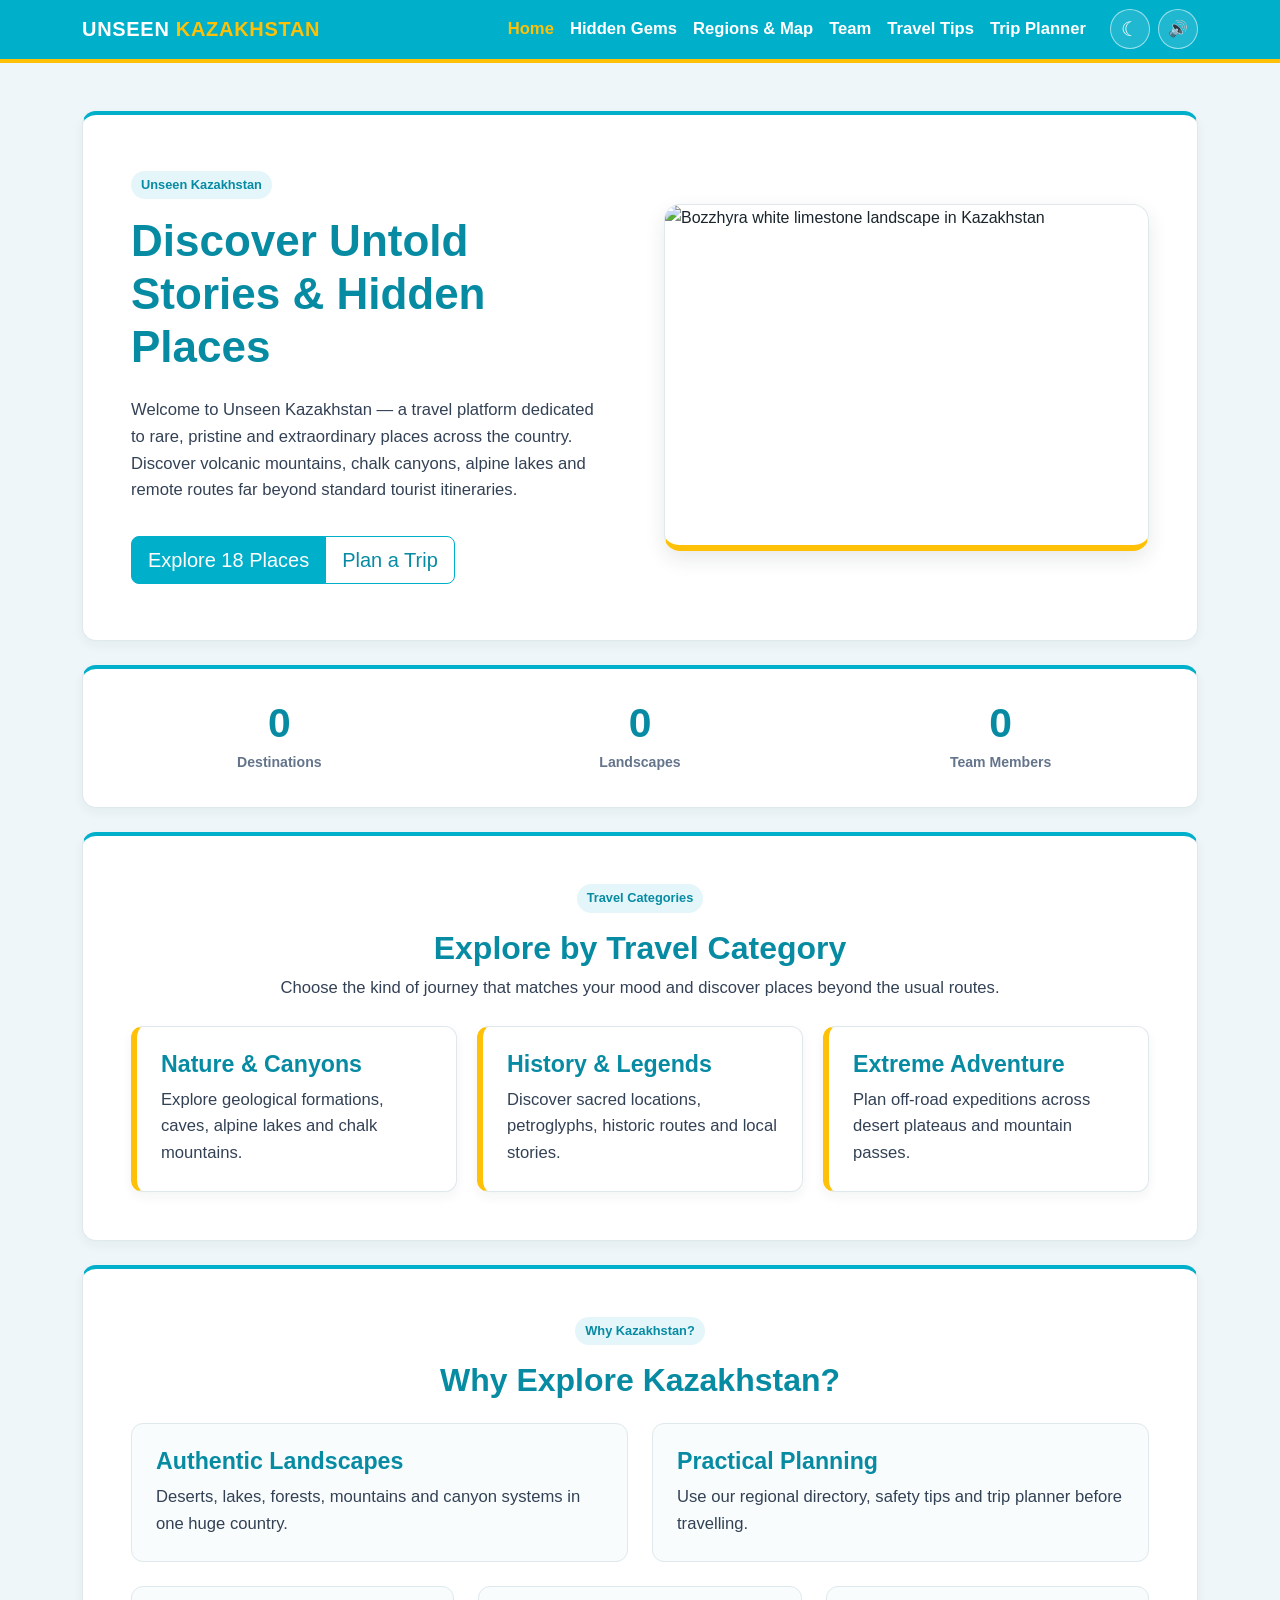
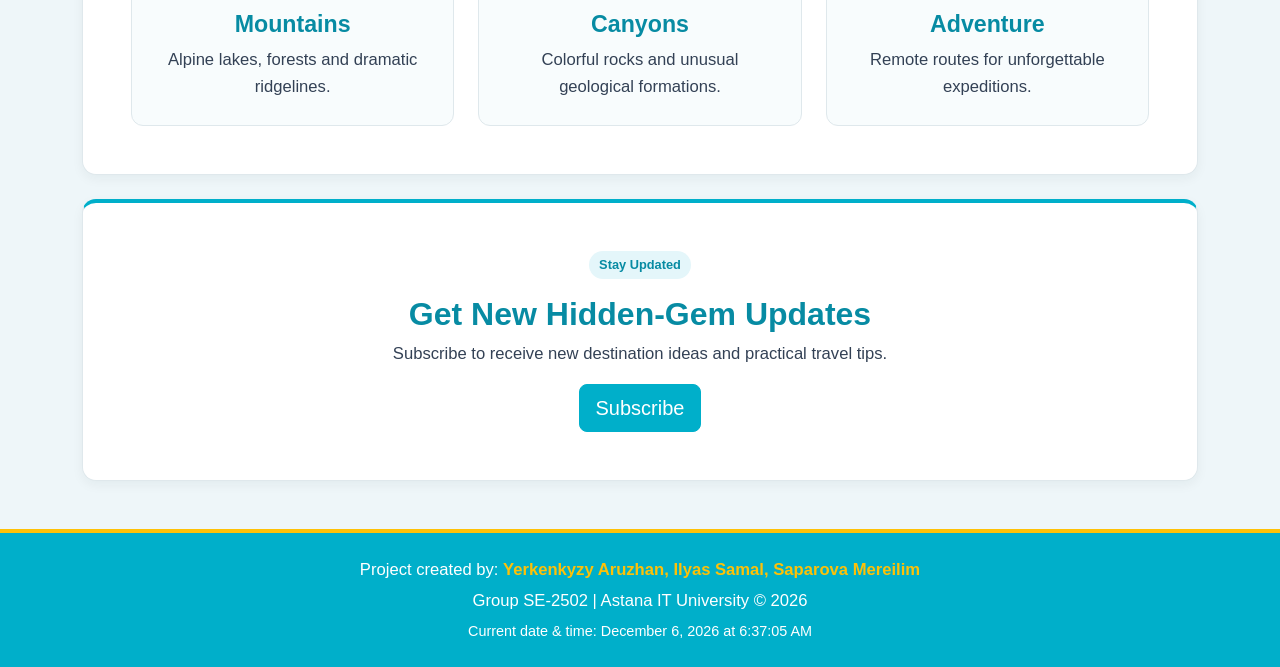
==== commit 1d375bb7: "feat: complete Assignment 6 jQuery" ====
--- a/index.html
+++ b/index.html
@@ -5,9 +5,10 @@
   <meta name="viewport" content="width=device-width, initial-scale=1.0">
   <title>Unseen Kazakhstan | Home</title>
   <link href="https://cdn.jsdelivr.net/npm/bootstrap@5.3.3/dist/css/bootstrap.min.css" rel="stylesheet">
+  <script src="https://code.jquery.com/jquery-4.0.0.min.js"></script>
   <link rel="stylesheet" href="css/style.css">
 </head>
-<body>
+<body class="page-home">
 
 <nav class="navbar navbar-expand-lg navbar-dark bg-kz sticky-top" aria-label="Main navigation">
   <div class="container">
@@ -54,6 +55,30 @@
         <div class="hero-image-wrap">
           <img class="hero-image" src="images/Bozzhyra.jpg"
                alt="Bozzhyra white limestone landscape in Kazakhstan">
+        </div>
+      </div>
+    </div>
+  </section>
+
+
+  <section class="travel-stats page-card p-4 mb-4" aria-label="Unseen Kazakhstan at a glance">
+    <div class="row g-3 text-center">
+      <div class="col-4">
+        <div class="stat-item">
+          <strong class="jquery-counter" data-target="18">0</strong>
+          <span>Destinations</span>
+        </div>
+      </div>
+      <div class="col-4">
+        <div class="stat-item">
+          <strong class="jquery-counter" data-target="5">0</strong>
+          <span>Landscapes</span>
+        </div>
+      </div>
+      <div class="col-4">
+        <div class="stat-item">
+          <strong class="jquery-counter" data-target="3">0</strong>
+          <span>Team Members</span>
         </div>
       </div>
     </div>
--- a/css/style.css
+++ b/css/style.css
@@ -1164,3 +1164,585 @@
 body.night-theme .agreement-box.agreement-invalid .agreement-text {
     color: #ffb2b9;
 }
+
+/* ============================================================
+   Assignment 6 - jQuery enhancements
+   ============================================================ */
+
+.scroll-progress {
+    position: fixed;
+    top: 0;
+    left: 0;
+    width: 100%;
+    height: 4px;
+    z-index: 2000;
+    background: rgba(255, 255, 255, 0.16);
+    pointer-events: none;
+}
+
+.scroll-progress span {
+    display: block;
+    width: 0;
+    height: 100%;
+    background: linear-gradient(90deg, var(--kz-gold), #3bd7e6, var(--kz-blue));
+    box-shadow: 0 0 10px rgba(59, 215, 230, 0.45);
+    transition: width 0.08s linear;
+}
+
+.search-autocomplete-wrap {
+    position: relative;
+}
+
+.search-suggestions {
+    position: absolute;
+    z-index: 1100;
+    top: calc(100% + 6px);
+    left: 0;
+    right: 0;
+    overflow: hidden;
+    border: 1px solid var(--kz-border);
+    border-radius: 12px;
+    background: #ffffff;
+    box-shadow: 0 14px 34px rgba(20, 46, 61, 0.14);
+}
+
+.search-suggestion {
+    width: 100%;
+    display: flex;
+    align-items: center;
+    justify-content: space-between;
+    gap: 16px;
+    padding: 11px 14px;
+    border: 0;
+    border-bottom: 1px solid #e7eef2;
+    background: #ffffff;
+    color: var(--kz-blue-dark);
+    text-align: left;
+    cursor: pointer;
+}
+
+.search-suggestion:last-child {
+    border-bottom: 0;
+}
+
+.search-suggestion:hover,
+.search-suggestion:focus {
+    background: #eef9fb;
+    outline: none;
+}
+
+.search-suggestion span {
+    color: var(--kz-muted);
+    font-size: 0.82rem;
+    text-align: right;
+}
+
+.search-highlight {
+    padding: 0 0.08em;
+    border-radius: 3px;
+    background: #ffe08a;
+    color: inherit;
+}
+
+.travel-stats {
+    overflow: hidden;
+}
+
+.stat-item {
+    height: 100%;
+    padding: 10px 8px;
+}
+
+.stat-item strong {
+    display: block;
+    color: var(--kz-blue-dark);
+    font-size: clamp(1.8rem, 4vw, 2.55rem);
+    line-height: 1;
+    font-weight: 800;
+}
+
+.stat-item span {
+    display: block;
+    margin-top: 7px;
+    color: var(--kz-muted);
+    font-size: 0.88rem;
+    font-weight: 600;
+}
+
+.card-quick-actions {
+    display: flex;
+    align-items: center;
+    gap: 7px;
+    flex: 0 0 auto;
+}
+
+.copy-place-btn {
+    position: relative;
+    width: 38px;
+    height: 38px;
+    border: 1px solid var(--kz-border);
+    border-radius: 50%;
+    background: #ffffff;
+    color: var(--kz-blue-dark);
+    font-size: 1rem;
+    font-weight: 700;
+    line-height: 1;
+    cursor: pointer;
+    transition: transform 0.18s ease, background-color 0.18s ease, color 0.18s ease;
+}
+
+.copy-place-btn:hover,
+.copy-place-btn:focus {
+    transform: translateY(-1px);
+    background: #eef9fb;
+    outline: none;
+}
+
+.copy-place-btn.is-copied {
+    background: #e8f8ee;
+    border-color: #9ed4b0;
+    color: #237a3b;
+}
+
+.copy-place-btn.is-copied::after {
+    content: "Copied!";
+    position: absolute;
+    right: 0;
+    bottom: calc(100% + 8px);
+    padding: 5px 8px;
+    border-radius: 7px;
+    background: #173646;
+    color: #ffffff;
+    font-size: 0.72rem;
+    font-weight: 700;
+    white-space: nowrap;
+    box-shadow: 0 6px 18px rgba(0, 0, 0, 0.16);
+}
+
+.lazy-image {
+    background: linear-gradient(110deg, #edf3f6 8%, #f7fafb 18%, #edf3f6 33%);
+    background-size: 200% 100%;
+    animation: lazyShimmer 1.15s linear infinite;
+    opacity: 0.78;
+    transition: opacity 0.3s ease;
+}
+
+.lazy-image.is-loaded {
+    animation: none;
+    opacity: 1;
+}
+
+@keyframes lazyShimmer {
+    to {
+        background-position-x: -200%;
+    }
+}
+
+body.night-theme .search-suggestions,
+body.night-theme .search-suggestion,
+body.night-theme .copy-place-btn {
+    background: #101820;
+    border-color: #48616f;
+    color: #e8f1f5;
+}
+
+body.night-theme .search-suggestion:hover,
+body.night-theme .search-suggestion:focus,
+body.night-theme .copy-place-btn:hover,
+body.night-theme .copy-place-btn:focus {
+    background: #21323d;
+}
+
+body.night-theme .search-suggestion span,
+body.night-theme .stat-item span {
+    color: #a9bac4;
+}
+
+body.night-theme .stat-item strong {
+    color: #9ee9f5;
+}
+
+body.night-theme .search-highlight {
+    background: #7c5c00;
+    color: #fff5ca;
+}
+
+body.night-theme .copy-place-btn.is-copied {
+    background: #173e2a;
+    border-color: #376e4d;
+    color: #a6f1bf;
+}
+
+@media (max-width: 575.98px) {
+    .search-suggestion {
+        align-items: flex-start;
+        flex-direction: column;
+        gap: 2px;
+    }
+
+    .search-suggestion span {
+        text-align: left;
+    }
+
+    .stat-item strong {
+        font-size: 1.7rem;
+    }
+
+    .stat-item span {
+        font-size: 0.75rem;
+    }
+}
+
+
+/* ============================================================
+   Refined Night Theme — layered surfaces + page accents
+   ============================================================ */
+
+body.page-home.night-theme {
+    --night-accent: #55d8e8;
+    background-color: #071820;
+}
+
+body.page-destinations.night-theme {
+    --night-accent: #f2c94c;
+    background-color: #08151e;
+}
+
+body.page-regions.night-theme {
+    --night-accent: #63d6a2;
+    background-color: #071914;
+}
+
+body.page-creators.night-theme {
+    --night-accent: #b9a0ff;
+    background-color: #111321;
+}
+
+body.page-tips.night-theme {
+    --night-accent: #ff9d76;
+    background-color: #18110f;
+}
+
+body.page-planner.night-theme {
+    --night-accent: #6bd7bd;
+    background-color: #071a1a;
+}
+
+body.night-theme {
+    --night-accent: #55d8e8;
+    --night-text: #edf6f8;
+    --night-muted: #a9bec7;
+    --night-border: #35515f;
+    color: var(--night-text);
+}
+
+body.night-theme .navbar.bg-kz {
+    background: linear-gradient(90deg, #075466 0%, #08798a 55%, #086170 100%) !important;
+    box-shadow: 0 7px 20px rgba(0, 0, 0, 0.24);
+}
+
+body.night-theme .main-footer {
+    background: #0a4452;
+    border-top-color: var(--night-accent);
+}
+
+body.night-theme .page-card {
+    background-color: #10232e;
+    border-color: #2f4b59;
+    border-top-color: var(--night-accent);
+    box-shadow: 0 12px 28px rgba(0, 0, 0, 0.24);
+}
+
+body.night-theme .soft-box {
+    background-color: #142d38;
+    border-color: #355360;
+}
+
+body.night-theme .mq-card {
+    background-color: #18323e;
+    border-color: #3a5663;
+    border-left-color: var(--night-accent);
+}
+
+body.night-theme .mini-stat {
+    background-color: #19343e;
+    border-color: #405c67;
+    border-left-color: var(--night-accent);
+}
+
+body.night-theme .mini-stat strong,
+body.night-theme .stat-item strong {
+    color: var(--night-accent);
+}
+
+body.night-theme .destination-card,
+body.night-theme .destination-explorer-card {
+    background-color: #142936;
+    border-color: #365361;
+    border-bottom-color: var(--night-accent);
+}
+
+body.night-theme .destination-toolbar {
+    background-color: #0f2733;
+    border-color: #31515e;
+}
+
+body.night-theme .travel-match {
+    background-color: #182837;
+    border-color: #405566;
+}
+
+body.night-theme .travel-match-result,
+body.night-theme .section-label,
+body.night-theme .role-tag {
+    color: var(--night-accent);
+}
+
+body.night-theme .section-label,
+body.night-theme .role-tag {
+    background-color: #213d49;
+    border: 1px solid #385966;
+}
+
+body.night-theme .form-panel {
+    background-color: #132733;
+    border-color: #35515e;
+}
+
+body.night-theme .form-control,
+body.night-theme .form-select,
+body.night-theme .input-group-text {
+    background-color: #0b1b25;
+    border-color: #43606d;
+    color: #edf6f8;
+}
+
+body.night-theme .form-control:focus,
+body.night-theme .form-select:focus {
+    background-color: #0e202a;
+    border-color: var(--night-accent);
+    color: #ffffff;
+    box-shadow: 0 0 0 0.25rem rgba(85, 216, 232, 0.13);
+}
+
+body.night-theme .form-select option {
+    background-color: #0b1b25;
+    color: #edf6f8;
+}
+
+body.night-theme .accordion-item-custom {
+    background-color: #142a35;
+    border-color: #355460;
+}
+
+body.night-theme .accordion-question {
+    background-color: #1b3541;
+    color: #f3fafb;
+}
+
+body.night-theme .accordion-question:hover,
+body.night-theme .accordion-question:focus,
+body.night-theme .accordion-question[aria-expanded="true"] {
+    background-color: #214352;
+}
+
+body.night-theme .custom-popup-dialog {
+    background-color: #112936;
+    border: 1px solid #3c5b68;
+}
+
+body.night-theme .popup-close {
+    color: #f4fbfc;
+}
+
+body.night-theme .team-card {
+    background-color: #192b3a;
+    border-color: #3b5164;
+    border-top-color: var(--night-accent);
+}
+
+body.night-theme .tip-card {
+    background-color: #1a2e3a;
+    border-color: #405865;
+    border-left-color: var(--night-accent);
+}
+
+body.night-theme .tip-number {
+    background-color: #0b6575;
+    color: #ffffff;
+}
+
+body.night-theme .region-feature {
+    background-color: #142b38;
+    border-color: #36545f;
+    border-top-color: var(--night-accent);
+}
+
+body.night-theme .map-section,
+body.night-theme .region-map-shell {
+    background-color: #0f2530;
+    border-color: #35525e;
+}
+
+/* Region cards intentionally use different dark hues so the map does not look flat. */
+body.night-theme .region-zone-west {
+    background: #182d3c;
+}
+
+body.night-theme .region-zone-north {
+    background: #14333b;
+}
+
+body.night-theme .region-zone-central {
+    background: #2a2a3a;
+}
+
+body.night-theme .region-zone-southeast {
+    background: #18332d;
+}
+
+body.night-theme .region-zone-east {
+    background: #2b293c;
+}
+
+body.night-theme .region-zone-south {
+    background: #332d20;
+}
+
+body.night-theme .region-zone {
+    border-color: #46606b;
+}
+
+body.night-theme .region-count {
+    background: #244553;
+    color: var(--night-accent);
+}
+
+body.night-theme .table {
+    --bs-table-bg: #102631;
+    --bs-table-color: #eaf4f6;
+    --bs-table-striped-bg: #15313c;
+    --bs-table-striped-color: #eef7f8;
+    --bs-table-hover-bg: #1c3b47;
+    --bs-table-hover-color: #ffffff;
+    --bs-table-border-color: #355360;
+}
+
+body.night-theme .table thead th {
+    background-color: #087183;
+    border-color: #0a8497;
+    color: #ffffff;
+}
+
+body.night-theme .favorite-btn,
+body.night-theme .copy-place-btn,
+body.night-theme .search-suggestions,
+body.night-theme .search-suggestion {
+    background: #0d202a;
+    border-color: #405d69;
+    color: #eef7f8;
+}
+
+body.night-theme .favorite-btn:hover,
+body.night-theme .copy-place-btn:hover,
+body.night-theme .copy-place-btn:focus,
+body.night-theme .search-suggestion:hover,
+body.night-theme .search-suggestion:focus {
+    background: #1a3945;
+}
+
+body.night-theme .favorite-btn.is-saved {
+    background: #43282d;
+    border-color: #81515a;
+    color: #ffaaa5;
+}
+
+body.night-theme .search-highlight {
+    background: #7a5c0d;
+    color: #fff4bd;
+}
+
+body.night-theme .agreement-box {
+    background: #3b321d;
+    border-color: #d6a832;
+}
+
+body.night-theme .agreement-box.agreement-invalid {
+    background: #48272d;
+    border-color: #ff808d;
+}
+
+body.night-theme .form-status.success {
+    background: #163a2b;
+    border-color: #3c8c63;
+    color: #b9f3d1;
+}
+
+body.night-theme .form-status.error {
+    background: #46252b;
+    border-color: #b95b66;
+    color: #ffc1c7;
+}
+
+body.night-theme .field-error,
+body.night-theme .agreement-error {
+    color: #ffabb4;
+}
+
+body.night-theme .btn-outline-primary {
+    --bs-btn-color: var(--night-accent);
+    --bs-btn-border-color: var(--night-accent);
+    --bs-btn-hover-bg: var(--night-accent);
+    --bs-btn-hover-border-color: var(--night-accent);
+    --bs-btn-hover-color: #07151b;
+}
+
+body.night-theme .btn-outline-secondary {
+    --bs-btn-color: #d5e3e8;
+    --bs-btn-border-color: #6b828c;
+    --bs-btn-hover-bg: #344b56;
+    --bs-btn-hover-border-color: #78909a;
+    --bs-btn-hover-color: #ffffff;
+}
+
+body.night-theme .empty-state {
+    background: #122b36;
+    border-color: #4a6874;
+    color: #b6c8cf;
+}
+
+body.night-theme .site-toast {
+    background: #e8f6f8;
+    color: #0d303b;
+    border-left: 5px solid var(--night-accent);
+}
+
+body.night-theme .lazy-image {
+    background: linear-gradient(110deg, #132731 8%, #1c3742 18%, #132731 33%);
+    background-size: 200% 100%;
+}
+
+body.night-theme h1,
+body.night-theme h2,
+body.night-theme h3 {
+    color: var(--night-accent);
+}
+
+body.night-theme h4,
+body.night-theme p,
+body.night-theme li,
+body.night-theme label,
+body.night-theme td,
+body.night-theme th {
+    color: var(--night-text);
+}
+
+body.night-theme .destination-meta,
+body.night-theme .destination-count,
+body.night-theme .region-zone p,
+body.night-theme .stat-item span,
+body.night-theme .search-suggestion span,
+body.night-theme .small,
+body.night-theme small {
+    color: var(--night-muted);
+}
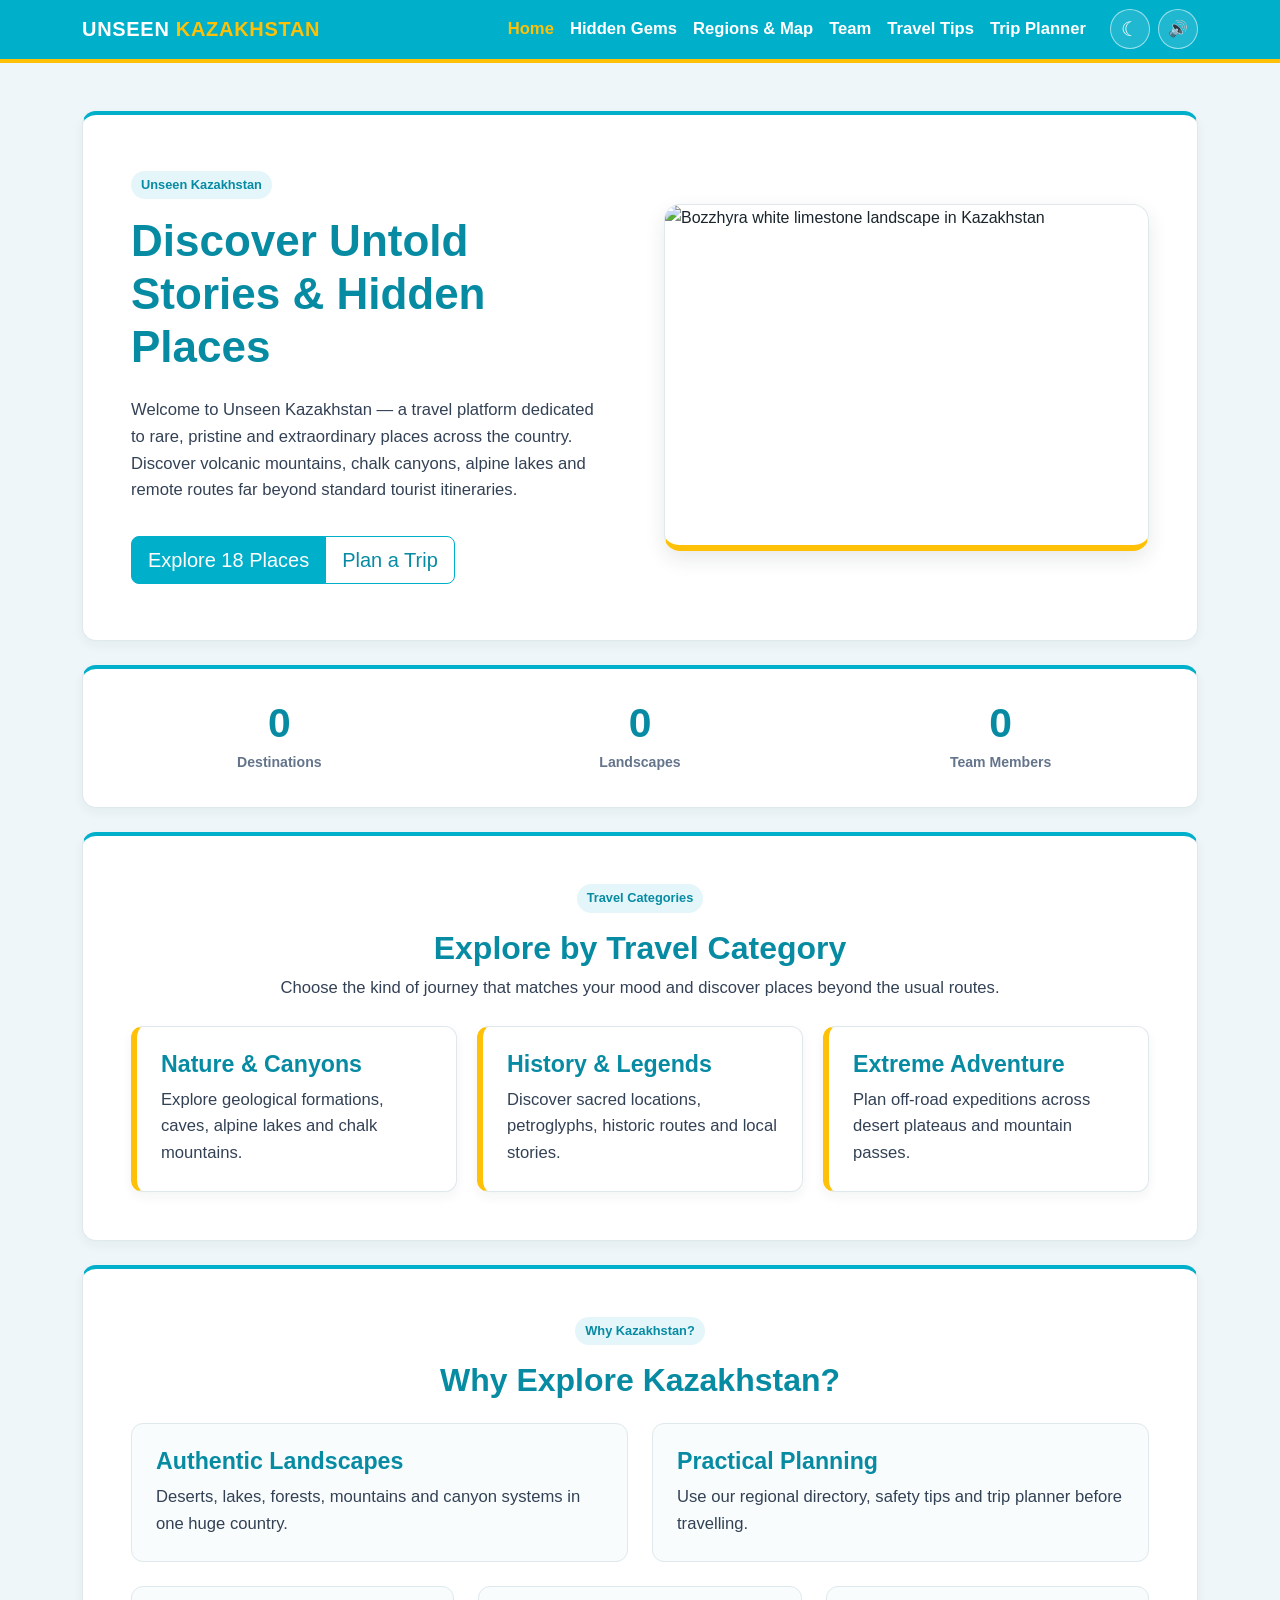
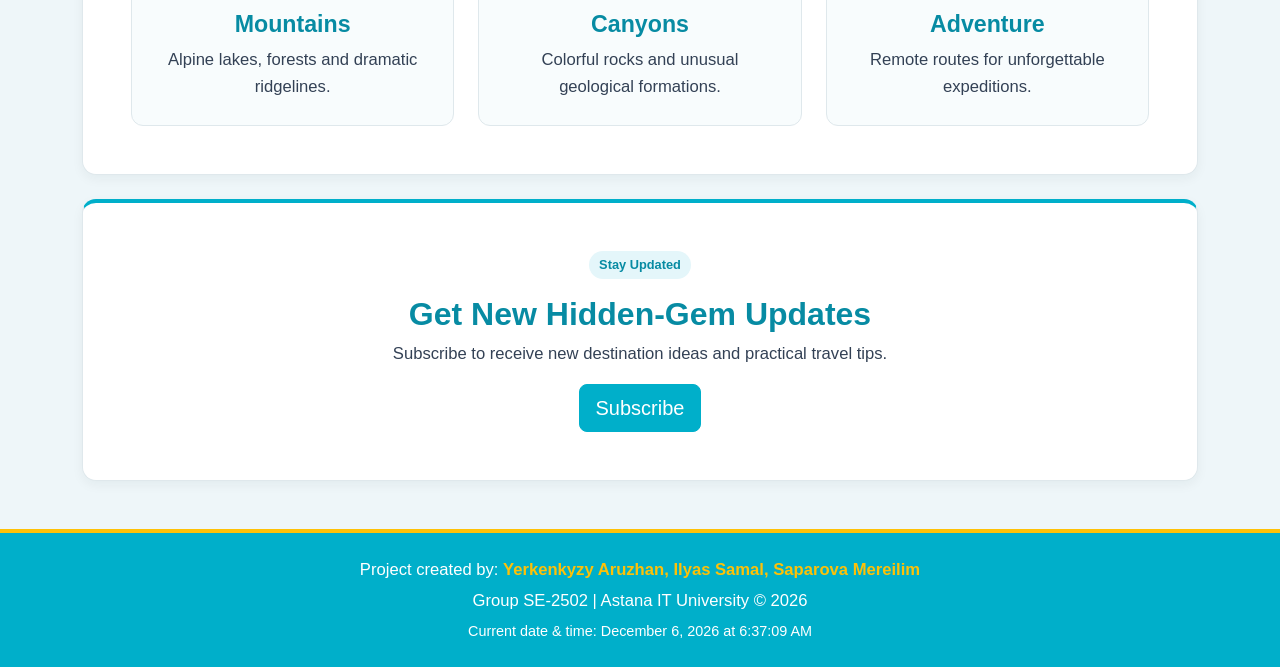
==== commit 580ea2ae: "feat: complete Assignment 6 jQuery" ====
--- a/index.html
+++ b/index.html
@@ -188,3 +188,4 @@
 <script src="js/script.js"></script>
 </body>
 </html>
+
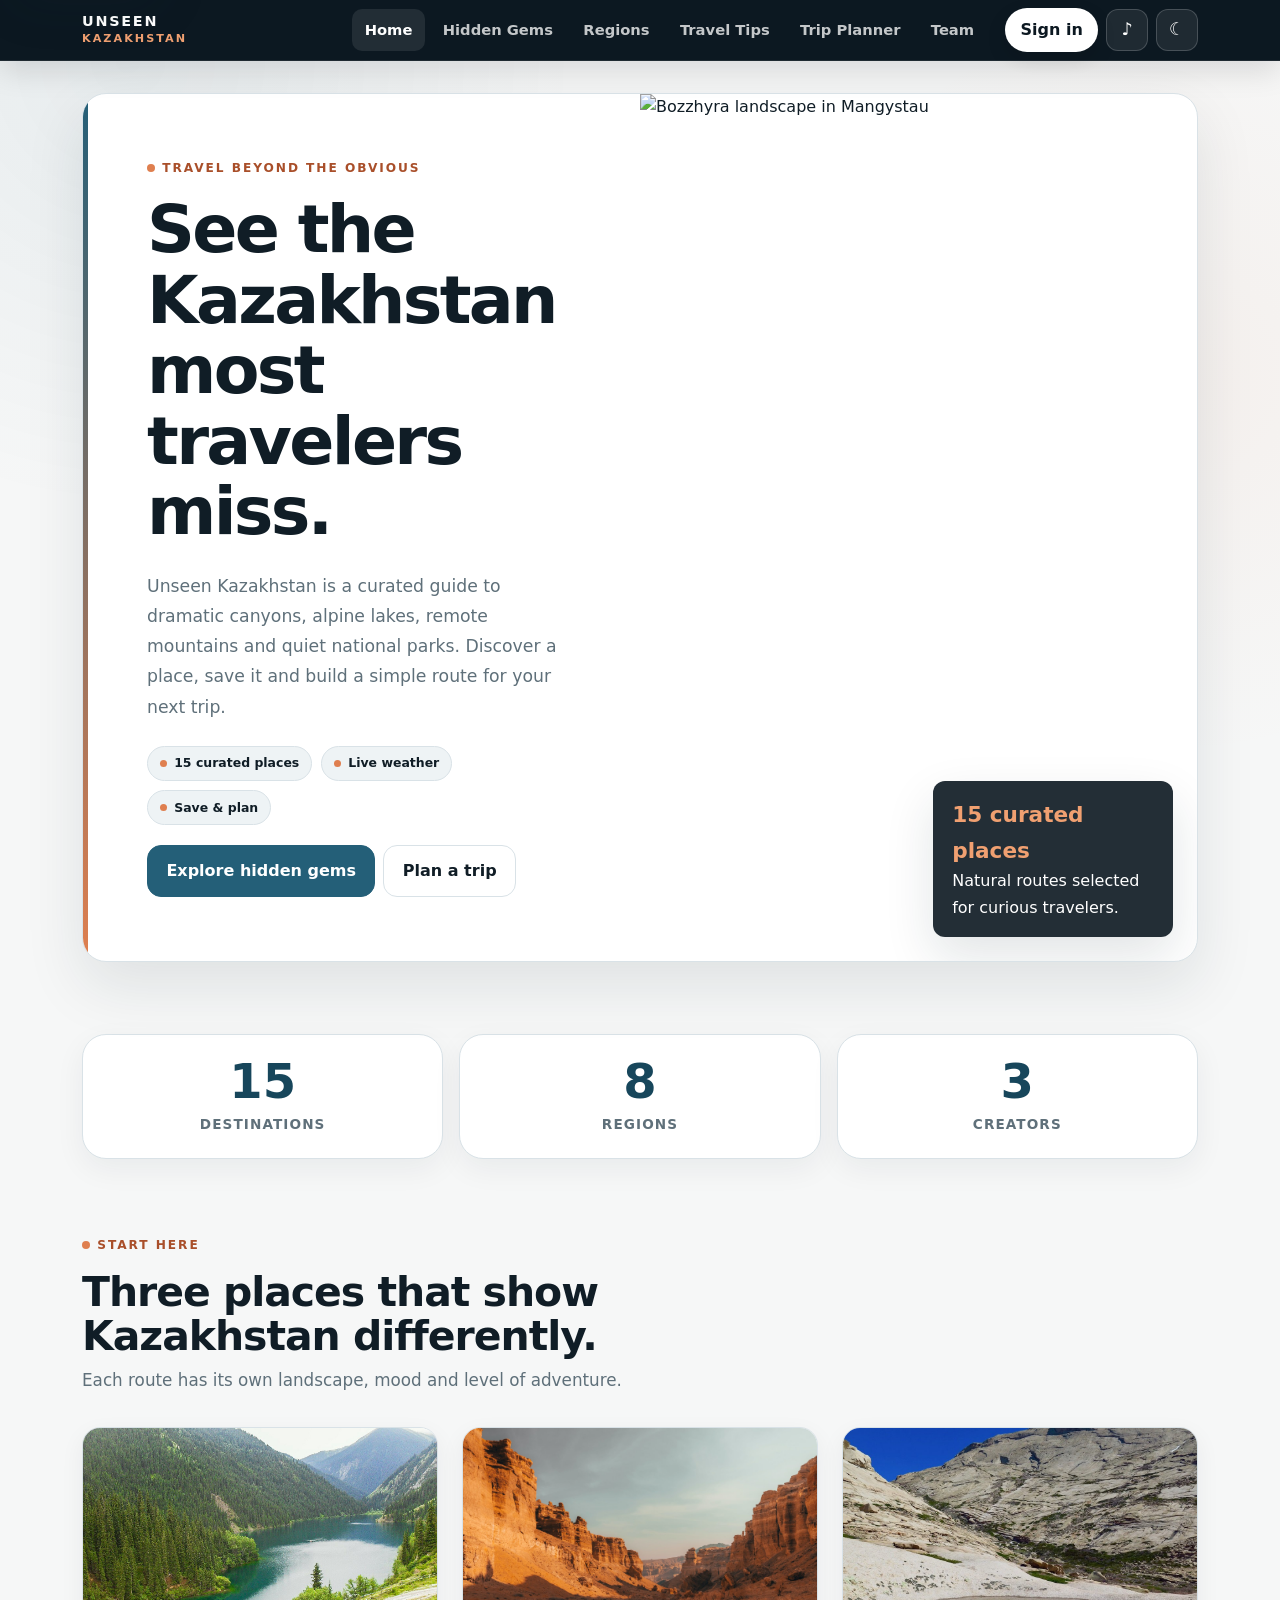
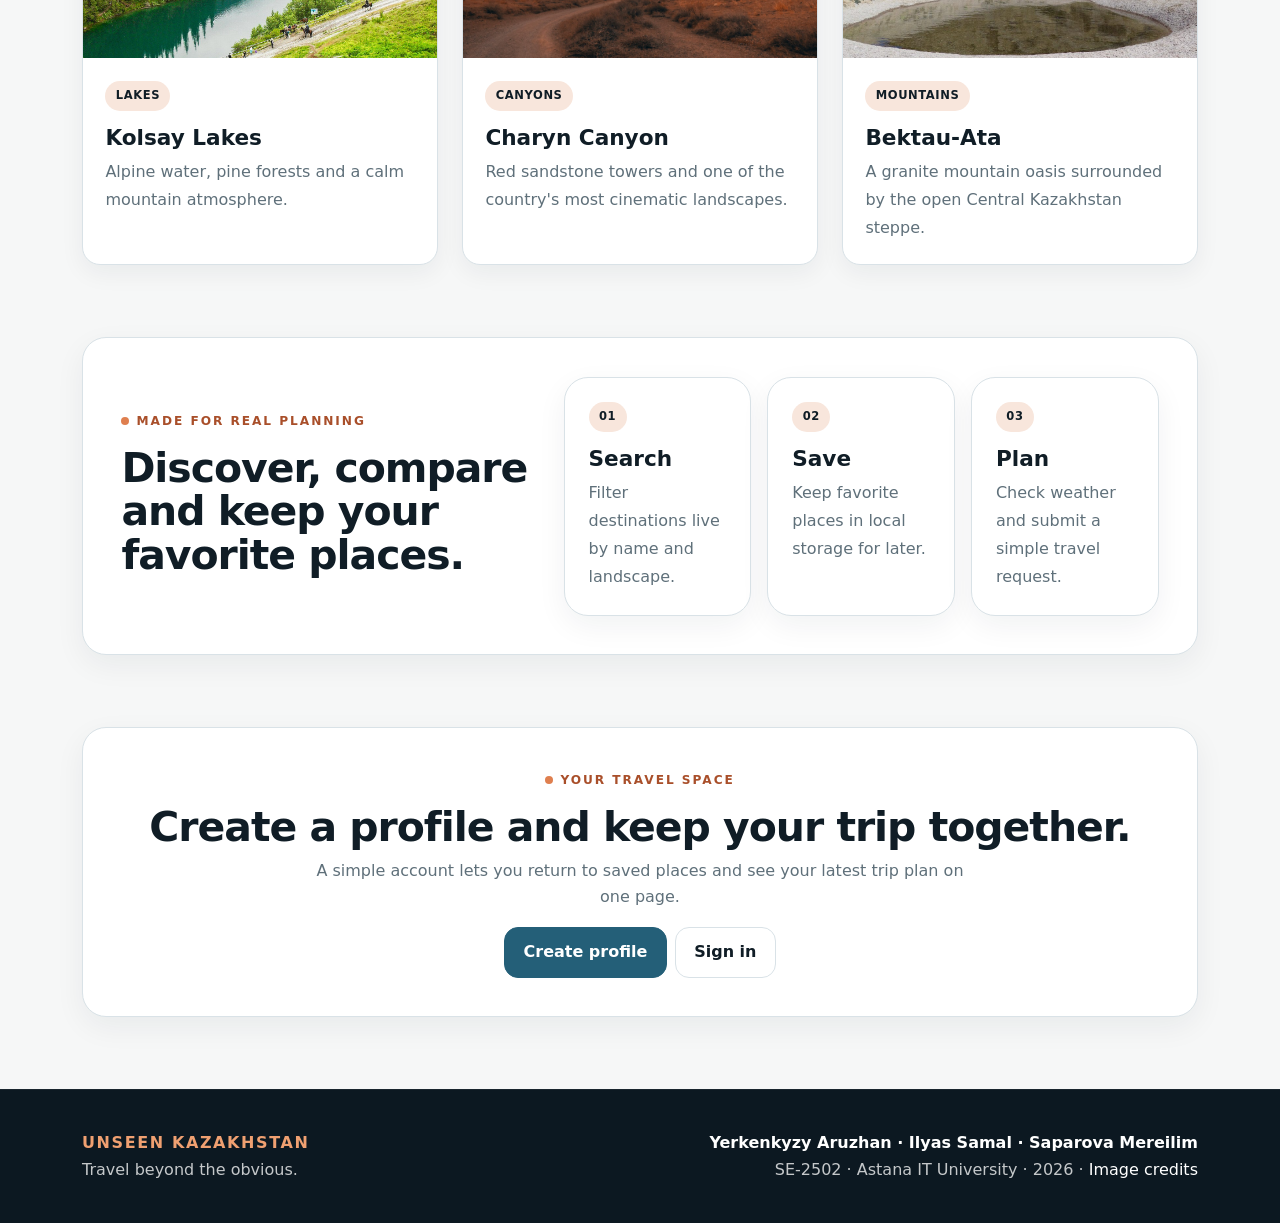
==== commit 091f21ac: "Final project: complete responsive website and final fixes" ====
--- a/index.html
+++ b/index.html
@@ -1,191 +1,135 @@
 <!DOCTYPE html>
-<html lang="en">
+
+<html data-theme="light" lang="en">
 <head>
-  <meta charset="UTF-8">
-  <meta name="viewport" content="width=device-width, initial-scale=1.0">
-  <title>Unseen Kazakhstan | Home</title>
-  <link href="https://cdn.jsdelivr.net/npm/bootstrap@5.3.3/dist/css/bootstrap.min.css" rel="stylesheet">
-  <script src="https://code.jquery.com/jquery-4.0.0.min.js"></script>
-  <link rel="stylesheet" href="css/style.css">
+<meta charset="utf-8"/>
+<meta content="width=device-width, initial-scale=1.0" name="viewport"/><meta content="Discover lesser-known destinations across Kazakhstan, save favorites and plan a trip with live weather." name="description"/><meta content="#0c1821" name="theme-color"/><link href="images/favicon.svg" rel="icon" type="image/svg+xml"/>
+<title>Unseen Kazakhstan | Home</title>
+<script src="js/theme-init.js"></script>
+<link href="vendor/bootstrap.min.css" rel="stylesheet"/>
+<script src="vendor/jquery.min.js"></script>
+<link href="css/style.css" rel="stylesheet"/>
 </head>
-<body class="page-home">
-
-<nav class="navbar navbar-expand-lg navbar-dark bg-kz sticky-top" aria-label="Main navigation">
-  <div class="container">
-    <a class="navbar-brand" href="index.html">UNSEEN <span>KAZAKHSTAN</span></a>
-    <button class="navbar-toggler" type="button" data-bs-toggle="collapse" data-bs-target="#mainNavbar"
-            aria-controls="mainNavbar" aria-expanded="false" aria-label="Toggle navigation">
-      <span class="navbar-toggler-icon"></span>
-    </button>
-    <div class="collapse navbar-collapse" id="mainNavbar">
-      <ul class="navbar-nav ms-auto">
-        <li class="nav-item"><a class="nav-link active" aria-current="page" href="index.html">Home</a></li><li class="nav-item"><a class="nav-link" href="destinations.html">Hidden Gems</a></li><li class="nav-item"><a class="nav-link" href="regions.html">Regions & Map</a></li><li class="nav-item"><a class="nav-link" href="creators.html">Team</a></li><li class="nav-item"><a class="nav-link" href="tips.html">Travel Tips</a></li><li class="nav-item"><a class="nav-link" href="planner.html">Trip Planner</a></li>
-      </ul>
-      <div class="nav-tools ms-lg-3 mt-3 mt-lg-0">
-        <button id="themeToggleBtn" class="theme-toggle" type="button"
-                aria-label="Switch color theme" aria-pressed="false" title="Switch color theme">☾</button>
-        <button id="soundToggleBtn" class="sound-toggle" type="button"
-                aria-label="Turn site sounds off" aria-pressed="true" title="Site sounds">🔊</button>
-      </div>
-    </div>
-  </div>
+<body class="page-home"><a class="skip-link" href="#mainContent">Skip to content</a>
+<div id="scrollProgress"><span></span></div>
+<nav aria-label="Main navigation" class="navbar navbar-expand-lg navbar-dark site-navbar sticky-top">
+<div class="container">
+<a class="navbar-brand" href="index.html">UNSEEN<span>KAZAKHSTAN</span></a>
+<button aria-controls="mainNavbar" aria-expanded="false" aria-label="Toggle navigation" class="navbar-toggler" data-bs-target="#mainNavbar" data-bs-toggle="collapse" type="button">
+<span class="navbar-toggler-icon"></span>
+</button>
+<div class="collapse navbar-collapse" id="mainNavbar">
+<ul class="navbar-nav ms-auto align-items-lg-center"><li class="nav-item"><a aria-current="page" class="nav-link active" href="index.html">Home</a></li><li class="nav-item"><a class="nav-link" href="destinations.html">Hidden Gems</a></li><li class="nav-item"><a class="nav-link" href="regions.html">Regions</a></li><li class="nav-item"><a class="nav-link" href="tips.html">Travel Tips</a></li><li class="nav-item"><a class="nav-link" href="planner.html">Trip Planner</a></li><li class="nav-item"><a class="nav-link" href="creators.html">Team</a></li></ul>
+<div class="nav-actions d-flex align-items-center gap-2 ms-lg-3">
+<a class="nav-action" href="login.html" id="accountLink">Sign in</a>
+<button aria-label="Turn sounds off" class="theme-toggle sound-toggle" id="soundToggleBtn" title="Sounds on" type="button">♪</button>
+<button aria-label="Switch theme" class="theme-toggle" id="themeToggleBtn" title="Switch theme" type="button">☾</button>
+</div>
+</div>
+</div>
 </nav>
-
-<main class="container py-4 py-lg-5">
-  <section class="page-card p-4 p-lg-5 mb-4">
-    <div class="row g-4 g-lg-5 align-items-center">
-      <div class="col-sm-12 col-lg-6">
-        <div class="hero-copy">
-          <span class="section-label mb-3">Unseen Kazakhstan</span>
-          <h1 class="mb-4">Discover Untold Stories & Hidden Places</h1>
-          <p class="mb-4">
-            Welcome to Unseen Kazakhstan — a travel platform dedicated to rare, pristine and
-            extraordinary places across the country. Discover volcanic mountains, chalk canyons,
-            alpine lakes and remote routes far beyond standard tourist itineraries.
-          </p>
-
-          <div class="btn-group mt-2" role="group" aria-label="Main actions">
-            <a class="btn btn-primary btn-lg" href="destinations.html">Explore 18 Places</a>
-            <a class="btn btn-outline-primary btn-lg" href="planner.html">Plan a Trip</a>
-          </div>
-        </div>
-      </div>
-
-      <div class="col-sm-12 col-lg-6">
-        <div class="hero-image-wrap">
-          <img class="hero-image" src="images/Bozzhyra.jpg"
-               alt="Bozzhyra white limestone landscape in Kazakhstan">
-        </div>
-      </div>
-    </div>
-  </section>
-
-
-  <section class="travel-stats page-card p-4 mb-4" aria-label="Unseen Kazakhstan at a glance">
-    <div class="row g-3 text-center">
-      <div class="col-4">
-        <div class="stat-item">
-          <strong class="jquery-counter" data-target="18">0</strong>
-          <span>Destinations</span>
-        </div>
-      </div>
-      <div class="col-4">
-        <div class="stat-item">
-          <strong class="jquery-counter" data-target="5">0</strong>
-          <span>Landscapes</span>
-        </div>
-      </div>
-      <div class="col-4">
-        <div class="stat-item">
-          <strong class="jquery-counter" data-target="3">0</strong>
-          <span>Team Members</span>
-        </div>
-      </div>
-    </div>
-  </section>
-
-  <section class="page-card p-4 p-lg-5 mb-4">
-    <div class="text-center mb-4">
-      <span class="section-label">Travel Categories</span>
-      <h2 class="mt-3 mb-2">Explore by Travel Category</h2>
-      <p class="section-intro mb-0">
-        Choose the kind of journey that matches your mood and discover places beyond the usual routes.
-      </p>
-    </div>
-
-    <div class="mq-card-group">
-      <article class="mq-card p-4">
-        <h3>Nature & Canyons</h3>
-        <p class="mb-0">Explore geological formations, caves, alpine lakes and chalk mountains.</p>
-      </article>
-
-      <article class="mq-card p-4">
-        <h3>History & Legends</h3>
-        <p class="mb-0">Discover sacred locations, petroglyphs, historic routes and local stories.</p>
-      </article>
-
-      <article class="mq-card p-4">
-        <h3>Extreme Adventure</h3>
-        <p class="mb-0">Plan off-road expeditions across desert plateaus and mountain passes.</p>
-      </article>
-    </div>
-  </section>
-
-  <section class="page-card p-4 p-lg-5">
-    <div class="text-center mb-4">
-      <span class="section-label">Why Kazakhstan?</span>
-      <h2 class="mt-3 mb-2">Why Explore Kazakhstan?</h2>
-    </div>
-
-    <div class="row g-4 mb-4">
-      <div class="col-sm-12 col-md-6 col-lg-6">
-        <div class="soft-box p-4">
-          <h3>Authentic Landscapes</h3>
-          <p class="mb-0">Deserts, lakes, forests, mountains and canyon systems in one huge country.</p>
-        </div>
-      </div>
-      <div class="col-sm-12 col-md-6 col-lg-6">
-        <div class="soft-box p-4">
-          <h3>Practical Planning</h3>
-          <p class="mb-0">Use our regional directory, safety tips and trip planner before travelling.</p>
-        </div>
-      </div>
-    </div>
-
-    <div class="row g-4">
-      <div class="col-sm-12 col-md-6 col-lg-4">
-        <div class="soft-box p-4 text-center">
-          <h3>Mountains</h3>
-          <p class="mb-0">Alpine lakes, forests and dramatic ridgelines.</p>
-        </div>
-      </div>
-      <div class="col-sm-12 col-md-6 col-lg-4">
-        <div class="soft-box p-4 text-center">
-          <h3>Canyons</h3>
-          <p class="mb-0">Colorful rocks and unusual geological formations.</p>
-        </div>
-      </div>
-      <div class="col-sm-12 col-md-6 col-lg-4">
-        <div class="soft-box p-4 text-center">
-          <h3>Adventure</h3>
-          <p class="mb-0">Remote routes for unforgettable expeditions.</p>
-        </div>
-      </div>
-    </div>
-  </section>
-<section class="page-card p-4 p-lg-5 mt-4 text-center">
-    <span class="section-label">Stay Updated</span>
-    <h2 class="mt-3">Get New Hidden-Gem Updates</h2>
-    <p class="section-intro">Subscribe to receive new destination ideas and practical travel tips.</p>
-    <button id="openPopupBtn" class="btn btn-primary btn-lg" type="button">Subscribe</button>
-  </section>
-
-  <div id="subscriptionPopup" class="custom-popup" aria-hidden="true">
-    <div class="custom-popup-dialog" role="dialog" aria-modal="true" aria-labelledby="popupTitle">
-      <button id="closePopupBtn" class="popup-close" type="button" aria-label="Close popup">&times;</button>
-      <h2 id="popupTitle">Subscribe to Unseen Kazakhstan</h2>
-      <p>Enter your email to receive travel updates.</p>
-      <form id="subscriptionForm">
-        <label for="subscriberEmail" class="form-label">Email</label>
-        <input id="subscriberEmail" class="form-control mb-3" type="email" placeholder="name@example.com" required>
-        <div id="subscriptionMessage" class="small mb-3" aria-live="polite"></div>
-        <button class="btn btn-primary w-100" type="submit">Subscribe</button>
-      </form>
-    </div>
-  </div>
-
+<main class="site-main" id="mainContent" tabindex="-1">
+<div class="container">
+<section class="hero-shell">
+<div class="row g-0 align-items-stretch">
+<div class="col-lg-6">
+<div class="hero-copy h-100 d-flex flex-column justify-content-center">
+<span class="eyebrow">Travel beyond the obvious</span>
+<h1>See the Kazakhstan most travelers miss.</h1>
+<p class="mt-3 mb-4">Unseen Kazakhstan is a curated guide to dramatic canyons, alpine lakes, remote mountains and quiet national parks. Discover a place, save it and build a simple route for your next trip.</p>
+<div aria-label="Website highlights" class="hero-chips"><span>15 curated places</span><span>Live weather</span><span>Save &amp; plan</span></div><div class="d-flex flex-column flex-sm-row gap-2">
+<a class="btn-kz" href="destinations.html">Explore hidden gems</a>
+<a class="btn-kz-outline" href="planner.html">Plan a trip</a>
+</div>
+</div>
+</div>
+<div class="col-lg-6">
+<div class="hero-media">
+<img alt="Bozzhyra landscape in Mangystau" decoding="async" fetchpriority="high" src="images/bozzhyra.jpg"/>
+<div class="hero-badge"><strong>15 curated places</strong>Natural routes selected for curious travelers.</div>
+</div>
+</div>
+</div>
+</section>
+<section class="section-wrap">
+<div class="row g-2 g-sm-3 stats-row">
+<div class="col-4"><div class="stats-card text-center"><strong class="stat-value jquery-counter" data-target="15">0</strong><span class="stat-label">Destinations</span></div></div>
+<div class="col-4"><div class="stats-card text-center"><strong class="stat-value jquery-counter" data-target="8">0</strong><span class="stat-label">Regions</span></div></div>
+<div class="col-4"><div class="stats-card text-center"><strong class="stat-value jquery-counter" data-target="3">0</strong><span class="stat-label">Creators</span></div></div>
+</div>
+</section>
+<section class="section-wrap">
+<div class="section-head">
+<span class="eyebrow">Start here</span>
+<h2>Three places that show Kazakhstan differently.</h2>
+<p>Each route has its own landscape, mood and level of adventure.</p>
+</div>
+<div class="row g-4">
+<div class="col-md-4">
+<article class="feature-card">
+<img alt="Kolsay Lake" decoding="async" loading="lazy" src="images/kolsay-lake.jpg"/>
+<div class="feature-card-body"><span class="tag">Lakes</span><h3 class="mt-3">Kolsay Lakes</h3><p>Alpine water, pine forests and a calm mountain atmosphere.</p></div>
+</article>
+</div>
+<div class="col-md-4">
+<article class="feature-card">
+<img alt="Charyn Canyon" decoding="async" loading="lazy" src="images/charyn-canyon.jpg"/>
+<div class="feature-card-body"><span class="tag">Canyons</span><h3 class="mt-3">Charyn Canyon</h3><p>Red sandstone towers and one of the country's most cinematic landscapes.</p></div>
+</article>
+</div>
+<div class="col-md-4">
+<article class="feature-card">
+<img alt="Bektau-Ata mountains" decoding="async" loading="lazy" src="images/bektau-ata.jpg"/>
+<div class="feature-card-body"><span class="tag">Mountains</span><h3 class="mt-3">Bektau-Ata</h3><p>A granite mountain oasis surrounded by the open Central Kazakhstan steppe.</p></div>
+</article>
+</div>
+</div>
+</section>
+<section class="section-wrap">
+<div class="section-card">
+<div class="row g-4 align-items-center">
+<div class="col-lg-5">
+<span class="eyebrow">Made for real planning</span>
+<h2>Discover, compare and keep your favorite places.</h2>
+</div>
+<div class="col-lg-7">
+<div class="row g-3">
+<div class="col-md-4"><div class="callout-card"><span class="tag">01</span><h3 class="mt-3">Search</h3><p class="mb-0">Filter destinations live by name and landscape.</p></div></div>
+<div class="col-md-4"><div class="callout-card"><span class="tag">02</span><h3 class="mt-3">Save</h3><p class="mb-0">Keep favorite places in local storage for later.</p></div></div>
+<div class="col-md-4"><div class="callout-card"><span class="tag">03</span><h3 class="mt-3">Plan</h3><p class="mb-0">Check weather and submit a simple travel request.</p></div></div>
+</div>
+</div>
+</div>
+</div>
+</section>
+<section class="section-wrap">
+<div class="section-card text-center">
+<span class="eyebrow">Your travel space</span>
+<h2>Create a profile and keep your trip together.</h2>
+<p class="mx-auto narrow-copy">A simple account lets you return to saved places and see your latest trip plan on one page.</p>
+<div class="d-flex flex-column flex-sm-row justify-content-center gap-2 mt-3">
+<a class="btn-kz" href="signup.html">Create profile</a>
+<a class="btn-kz-outline" href="login.html">Sign in</a>
+</div>
+</div>
+</section>
+</div>
 </main>
-
-<footer class="main-footer text-center py-4">
-  <div class="container">
-    <p class="mb-1">Project created by: <strong>Yerkenkyzy Aruzhan, Ilyas Samal, Saparova Mereilim</strong></p>
-    <p class="mb-0">Group SE-2502 | Astana IT University &copy; 2026</p>
-    <p class="mb-0 footer-clock">Current date & time: <span class="current-datetime">Loading...</span></p>
-  </div>
+<footer class="site-footer">
+<div class="container">
+<div class="row g-3 align-items-center">
+<div class="col-md-5">
+<div class="footer-brand">UNSEEN KAZAKHSTAN</div>
+<div>Travel beyond the obvious.</div>
+</div>
+<div class="col-md-7 text-md-end">
+<div><strong>Yerkenkyzy Aruzhan · Ilyas Samal · Saparova Mereilim</strong></div>
+<div>SE-2502 · Astana IT University · <span class="current-year">2026</span> · <a href="IMAGE_CREDITS.txt">Image credits</a></div>
+</div>
+</div>
+</div>
 </footer>
-
-<script src="https://cdn.jsdelivr.net/npm/bootstrap@5.3.3/dist/js/bootstrap.bundle.min.js"></script>
+<script src="vendor/bootstrap.bundle.min.js"></script>
 <script src="js/script.js"></script>
 </body>
-</html>
-
+</html>
--- a/css/style.css
+++ b/css/style.css
@@ -1,1748 +1,2076 @@
 :root {
-    --kz-blue: #00afca;
-    --kz-blue-dark: #078ba3;
-    --kz-gold: #fec107;
-    --kz-dark: #1a252c;
-    --kz-text: #334155;
-    --kz-muted: #64748b;
-    --kz-bg: #eef6f9;
-    --kz-white: #ffffff;
-    --kz-border: #dfe8ec;
+  --bg: #f6f7f7;
+  --surface: #ffffff;
+  --surface-soft: #eef3f5;
+  --surface-strong: #e4ecef;
+  --text: #101d26;
+  --muted: #5f707a;
+  --line: #d9e2e7;
+  --brand: #245f78;
+  --brand-dark: #17465b;
+  --brand-soft: #dcecf2;
+  --gold: #df7f4f;
+  --gold-ink: #a94f2a;
+  --gold-soft: #f8e6dc;
+  --danger: #b93c4a;
+  --success: #2f7a5b;
+  --shadow: 0 20px 50px rgba(19, 38, 50, 0.12);
+  --shadow-sm: 0 10px 30px rgba(19, 38, 50, 0.07);
+  --radius-xl: 24px;
+  --radius-lg: 18px;
+  --radius-md: 12px;
+  --nav: #0c1821;
+  --white: #ffffff;
+}
+
+html[data-theme="dark"] {
+  --bg: #0a1117;
+  --surface: #111a21;
+  --surface-soft: #17242c;
+  --surface-strong: #1d2c35;
+  --text: #f1f5f6;
+  --muted: #9eacb4;
+  --line: #293942;
+  --brand: #6fb5cf;
+  --brand-dark: #9bcfe0;
+  --brand-soft: #17313d;
+  --gold: #f0a071;
+  --gold-ink: #f0a071;
+  --gold-soft: #3b261c;
+  --danger: #ff9da8;
+  --success: #78caa1;
+  --shadow: 0 22px 55px rgba(0, 0, 0, 0.34);
+  --shadow-sm: 0 12px 30px rgba(0, 0, 0, 0.22);
+  --nav: #070d12;
 }
 
 * {
-    box-sizing: border-box;
+  box-sizing: border-box;
 }
 
 html {
-    scroll-behavior: smooth;
-    scroll-padding-top: 90px;
+  scroll-behavior: smooth;
+  background: var(--bg);
 }
 
 body {
-    margin: 0;
-    min-height: 100vh;
-    display: flex;
-    flex-direction: column;
-    font-family: "Segoe UI", Arial, sans-serif;
-    background-color: var(--kz-bg);
-    color: var(--kz-dark);
-    line-height: 1.6;
-}
-
-main {
-    flex: 1;
+  min-height: 100vh;
+  margin: 0;
+  background: var(--bg);
+  color: var(--text);
+  font-family: system-ui, -apple-system, BlinkMacSystemFont, "Segoe UI", Roboto, Arial, sans-serif;
+  line-height: 1.65;
+  transition: background-color 0.2s ease, color 0.2s ease;
 }
 
 h1,
 h2,
+h3,
+h4,
+h5,
+h6 {
+  margin-top: 0;
+  color: var(--text);
+  font-family: system-ui, -apple-system, BlinkMacSystemFont, "Segoe UI", Roboto, Arial, sans-serif;
+  font-weight: 800;
+  line-height: 1.06;
+}
+
+h1 {
+  font-size: clamp(2.45rem, 5.2vw, 4.55rem);
+  letter-spacing: -0.04em;
+}
+
+h2 {
+  font-size: clamp(1.85rem, 3.2vw, 2.75rem);
+  letter-spacing: -0.025em;
+}
+
 h3 {
-    font-family: "Trebuchet MS", Arial, sans-serif;
-    color: var(--kz-blue-dark);
-    font-weight: 700;
+  font-size: 1.35rem;
 }
 
 p,
 li,
-td,
-th,
-label {
-    color: var(--kz-text);
-}
-
+label,
+input,
+select,
+textarea,
+button,
 a {
-    text-underline-offset: 3px;
-}
-
-.bg-kz {
-    background-color: var(--kz-blue);
-}
-
-.navbar {
-    border-bottom: 4px solid var(--kz-gold);
-}
-
-.navbar-brand {
-    font-family: "Trebuchet MS", Arial, sans-serif;
-    font-weight: 800;
-    letter-spacing: 0.7px;
-}
-
-.navbar-brand span {
-    color: var(--kz-gold);
-}
-
-.navbar .nav-link {
-    color: #ffffff;
+  font-size: 1rem;
+}
+
+a {
+  color: var(--brand);
+  text-decoration: none;
+}
+
+a:hover {
+  color: var(--brand-dark);
+}
+
+img {
+  max-width: 100%;
+}
+
+button,
+a,
+input,
+select,
+textarea {
+  transition: border-color 0.2s ease, background-color 0.2s ease, color 0.2s ease, transform 0.2s ease, box-shadow 0.2s ease;
+}
+
+.site-navbar {
+  background: var(--nav);
+  border-bottom: 1px solid rgba(255, 255, 255, 0.08);
+}
+
+.site-navbar .navbar-brand {
+  color: #ffffff;
+  font-size: 0.95rem;
+  font-weight: 800;
+  letter-spacing: 0.16em;
+  line-height: 1.1;
+}
+
+.site-navbar .navbar-brand span {
+  display: block;
+  margin-top: 3px;
+  color: var(--gold);
+  font-size: 0.7rem;
+  letter-spacing: 0.24em;
+}
+
+.site-navbar .nav-link {
+  position: relative;
+  margin: 0 0.15rem;
+  color: rgba(255, 255, 255, 0.76);
+  font-weight: 600;
+  border-radius: 999px;
+  padding: 0.55rem 0.8rem !important;
+}
+
+.site-navbar .nav-link:hover,
+.site-navbar .nav-link.active {
+  color: #ffffff;
+  background: rgba(255, 255, 255, 0.08);
+}
+
+.nav-action {
+  display: inline-flex;
+  align-items: center;
+  justify-content: center;
+  gap: 0.45rem;
+  min-height: 42px;
+  padding: 0.55rem 0.95rem;
+  border: 1px solid rgba(255, 255, 255, 0.18);
+  border-radius: 999px;
+  background: #ffffff;
+  color: #0c1821;
+  font-weight: 800;
+}
+
+.nav-action:hover {
+  background: var(--gold);
+  border-color: var(--gold);
+  color: var(--nav);
+  transform: translateY(-1px);
+}
+
+.theme-toggle {
+  width: 42px;
+  height: 42px;
+  border: 1px solid rgba(255, 255, 255, 0.18);
+  border-radius: 50%;
+  background: rgba(255, 255, 255, 0.08);
+  color: #ffffff;
+  font-size: 1.1rem;
+}
+
+.theme-toggle:hover {
+  background: rgba(255, 255, 255, 0.16);
+  border-color: var(--gold);
+  transform: rotate(8deg);
+}
+
+.navbar-toggler {
+  border-color: rgba(255, 255, 255, 0.25);
+}
+
+.navbar-toggler:focus {
+  box-shadow: 0 0 0 0.2rem rgba(209, 165, 68, 0.18);
+}
+
+#scrollProgress {
+  position: fixed;
+  top: 0;
+  left: 0;
+  width: 100%;
+  height: 3px;
+  z-index: 3000;
+  pointer-events: none;
+  background: transparent;
+}
+
+#scrollProgress span {
+  display: block;
+  width: 0;
+  height: 100%;
+  background: linear-gradient(90deg, var(--brand), var(--gold));
+  box-shadow: none;
+}
+
+.site-main {
+  padding-top: 2rem;
+  padding-bottom: 4.5rem;
+}
+
+.hero-shell,
+.page-hero,
+.section-card,
+.filter-panel,
+.form-shell,
+.auth-shell,
+.profile-shell,
+.weather-panel,
+.tip-card,
+.team-card,
+.region-card,
+.destination-card,
+.stats-card,
+.callout-card {
+  background: var(--surface);
+  border: 1px solid var(--line);
+  border-radius: var(--radius-xl);
+  box-shadow: var(--shadow-sm);
+}
+
+.hero-shell {
+  overflow: hidden;
+}
+
+.hero-copy {
+  padding: clamp(2rem, 5vw, 4.5rem);
+}
+
+.hero-copy p {
+  max-width: 620px;
+  color: var(--muted);
+  font-size: 1.08rem;
+}
+
+.hero-media {
+  position: relative;
+  height: 100%;
+  min-height: 520px;
+  overflow: hidden;
+}
+
+.hero-media img {
+  width: 100%;
+  height: 100%;
+  min-height: 520px;
+  object-fit: cover;
+}
+
+.hero-badge {
+  position: absolute;
+  right: 24px;
+  bottom: 24px;
+  max-width: 240px;
+  padding: 1rem 1.2rem;
+  border-radius: var(--radius-md);
+  background: rgba(12, 24, 33, 0.90);
+  color: #ffffff;
+  box-shadow: var(--shadow);
+}
+
+.hero-badge strong {
+  display: block;
+  color: var(--gold);
+  font-size: 1.35rem;
+}
+
+.eyebrow {
+  display: inline-flex;
+  align-items: center;
+  gap: 0.45rem;
+  margin-bottom: 1rem;
+  color: var(--gold-ink);
+  font-size: 0.76rem;
+  font-weight: 800;
+  letter-spacing: 0.16em;
+  text-transform: uppercase;
+}
+
+.eyebrow::before {
+  content: "";
+  width: 8px;
+  height: 8px;
+  border-radius: 50%;
+  background: var(--gold);
+}
+
+.btn-kz,
+.btn-kz-outline {
+  display: inline-flex;
+  align-items: center;
+  justify-content: center;
+  gap: 0.45rem;
+  min-height: 48px;
+  padding: 0.72rem 1.15rem;
+  border-radius: 14px;
+  font-weight: 800;
+}
+
+.btn-kz {
+  border: 1px solid var(--brand);
+  background: var(--brand);
+  color: #ffffff;
+}
+
+.btn-kz:hover {
+  background: var(--brand-dark);
+  border-color: var(--brand-dark);
+  color: #ffffff;
+  transform: translateY(-2px);
+  box-shadow: 0 10px 24px rgba(36, 95, 120, 0.22);
+}
+
+.btn-kz-outline {
+  border: 1px solid var(--line);
+  background: transparent;
+  color: var(--text);
+}
+
+.btn-kz-outline:hover {
+  background: var(--surface-soft);
+  border-color: var(--brand);
+  color: var(--brand-dark);
+  transform: translateY(-2px);
+}
+
+.section-wrap {
+  padding: 4.5rem 0 0;
+}
+
+.section-head {
+  max-width: 720px;
+  margin-bottom: 2rem;
+}
+
+.section-head.centered {
+  margin-left: auto;
+  margin-right: auto;
+  text-align: center;
+}
+
+.section-head p {
+  color: var(--muted);
+  font-size: 1.05rem;
+}
+
+.section-card {
+  padding: clamp(1.5rem, 3vw, 2.4rem);
+}
+
+.stats-card {
+  padding: 1.4rem 1rem;
+}
+
+.stat-value {
+  display: block;
+  color: var(--brand-dark);
+  font-family: system-ui, -apple-system, BlinkMacSystemFont, "Segoe UI", Roboto, Arial, sans-serif;
+  font-size: clamp(2rem, 4vw, 3rem);
+  font-weight: 700;
+  line-height: 1;
+}
+
+.stat-label {
+  display: block;
+  margin-top: 0.5rem;
+  color: var(--muted);
+  font-size: 0.85rem;
+  font-weight: 700;
+  letter-spacing: 0.08em;
+  text-transform: uppercase;
+}
+
+.feature-card {
+  height: 100%;
+  overflow: hidden;
+  border: 1px solid var(--line);
+  border-radius: var(--radius-lg);
+  background: var(--surface);
+  box-shadow: var(--shadow-sm);
+  transition: transform 0.2s ease, box-shadow 0.2s ease;
+}
+
+.feature-card:hover {
+  transform: translateY(-6px);
+  box-shadow: var(--shadow);
+}
+
+.feature-card img {
+  width: 100%;
+  height: 230px;
+  object-fit: cover;
+}
+
+.feature-card-body {
+  padding: 1.4rem;
+}
+
+.feature-card-body p {
+  margin-bottom: 0;
+  color: var(--muted);
+}
+
+.tag {
+  display: inline-flex;
+  align-items: center;
+  padding: 0.35rem 0.65rem;
+  border-radius: 999px;
+  background: var(--brand-soft);
+  color: var(--brand-dark);
+  font-size: 0.72rem;
+  font-weight: 800;
+  letter-spacing: 0.05em;
+  text-transform: uppercase;
+}
+
+.page-hero {
+  position: relative;
+  overflow: hidden;
+  min-height: 380px;
+  background: var(--nav);
+}
+
+.page-hero img {
+  position: absolute;
+  inset: 0;
+  width: 100%;
+  height: 100%;
+  object-fit: cover;
+  opacity: 0.55;
+}
+
+.page-hero::after {
+  content: "";
+  position: absolute;
+  inset: 0;
+  background: linear-gradient(90deg, rgba(6, 15, 22, 0.88), rgba(6, 15, 22, 0.20));
+}
+
+.page-hero-content {
+  position: relative;
+  z-index: 1;
+  max-width: 720px;
+  padding: clamp(2.4rem, 6vw, 5.5rem);
+  color: #ffffff;
+}
+
+.page-hero-content h1,
+.page-hero-content p {
+  color: #ffffff;
+}
+
+.page-hero-content p {
+  max-width: 600px;
+  color: rgba(255, 255, 255, 0.83);
+  font-size: 1.08rem;
+}
+
+.page-hero-content .eyebrow {
+  color: #ffd9c6;
+}
+
+.filter-panel {
+  position: relative;
+  margin-top: -42px;
+  z-index: 4;
+  padding: 1.3rem;
+}
+
+.form-label {
+  color: var(--text);
+  font-size: 0.82rem;
+  font-weight: 800;
+  letter-spacing: 0.04em;
+}
+
+.form-control,
+.form-select {
+  min-height: 48px;
+  border: 1px solid var(--line);
+  border-radius: 12px;
+  background: var(--surface);
+  color: var(--text);
+}
+
+textarea.form-control {
+  min-height: 120px;
+}
+
+.form-control:focus,
+.form-select:focus {
+  border-color: var(--brand);
+  background: var(--surface);
+  color: var(--text);
+  box-shadow: 0 0 0 0.2rem rgba(36, 95, 120, 0.12);
+}
+
+.form-control::placeholder {
+  color: #8b999c;
+}
+
+html[data-theme="dark"] .form-control::placeholder {
+  color: #81979b;
+}
+
+.search-wrap {
+  position: relative;
+}
+
+.search-suggestions {
+  position: absolute;
+  top: calc(100% + 8px);
+  left: 0;
+  right: 0;
+  z-index: 20;
+  overflow: hidden;
+  border: 1px solid var(--line);
+  border-radius: 12px;
+  background: var(--surface);
+  box-shadow: var(--shadow);
+}
+
+.search-suggestion {
+  display: flex;
+  width: 100%;
+  align-items: center;
+  justify-content: space-between;
+  gap: 1rem;
+  padding: 0.8rem 0.95rem;
+  border: 0;
+  border-bottom: 1px solid var(--line);
+  background: transparent;
+  color: var(--text);
+  text-align: left;
+}
+
+.search-suggestion:last-child {
+  border-bottom: 0;
+}
+
+.search-suggestion:hover {
+  background: var(--surface-soft);
+}
+
+.search-suggestion span {
+  color: var(--muted);
+  font-size: 0.82rem;
+}
+
+.destination-card {
+  height: 100%;
+  overflow: hidden;
+  transition: transform 0.2s ease, box-shadow 0.2s ease;
+}
+
+.destination-card:hover {
+  transform: translateY(-5px);
+  box-shadow: var(--shadow);
+}
+
+.destination-image-wrap {
+  position: relative;
+  height: 230px;
+  overflow: hidden;
+  background: var(--surface-strong);
+}
+
+.destination-image {
+  width: 100%;
+  height: 100%;
+  object-fit: cover;
+  opacity: 0;
+  transform: scale(1.03);
+  transition: opacity 0.35s ease, transform 0.35s ease;
+}
+
+.destination-image.is-loaded {
+  opacity: 1;
+  transform: scale(1);
+}
+
+.favorite-btn {
+  position: absolute;
+  top: 14px;
+  right: 14px;
+  width: 42px;
+  height: 42px;
+  border: 0;
+  border-radius: 50%;
+  background: rgba(255, 255, 255, 0.94);
+  color: #4f5c60;
+  font-size: 1.2rem;
+  box-shadow: 0 8px 20px rgba(0, 0, 0, 0.12);
+}
+
+.favorite-btn:hover {
+  transform: scale(1.08);
+}
+
+.favorite-btn.is-saved {
+  background: #fff0ec;
+  color: #c85e3f;
+}
+
+.destination-body {
+  padding: 1.25rem;
+}
+
+.destination-meta {
+  color: var(--muted);
+  font-size: 0.86rem;
+}
+
+.destination-description {
+  color: var(--muted);
+}
+
+.rating-row {
+  display: flex;
+  align-items: center;
+  justify-content: space-between;
+  gap: 0.8rem;
+  padding-top: 0.95rem;
+  border-top: 1px solid var(--line);
+}
+
+.rating-stars {
+  display: flex;
+  gap: 0.15rem;
+}
+
+.rating-star {
+  padding: 0;
+  border: 0;
+  background: transparent;
+  color: #b9c3c4;
+  font-size: 1.25rem;
+}
+
+.rating-star:hover {
+  transform: scale(1.12);
+}
+
+.rating-star.is-active {
+  color: var(--gold-ink);
+}
+
+mark {
+  padding: 0.05em 0.15em;
+  border-radius: 4px;
+  background: var(--gold-soft);
+  color: var(--text);
+}
+
+.empty-state {
+  padding: 2rem;
+  border: 1px dashed var(--line);
+  border-radius: var(--radius-lg);
+  background: var(--surface);
+  color: var(--muted);
+  text-align: center;
+}
+
+.region-card,
+.tip-card,
+.team-card,
+.callout-card {
+  height: 100%;
+  padding: 1.5rem;
+}
+
+.region-card img,
+.tip-card img {
+  width: 100%;
+  height: 220px;
+  margin-bottom: 1rem;
+  border-radius: 14px;
+  object-fit: cover;
+}
+
+.region-card p,
+.tip-card p,
+.team-card p,
+.callout-card p {
+  color: var(--muted);
+}
+
+.table-shell {
+  overflow: hidden;
+  border: 1px solid var(--line);
+  border-radius: var(--radius-lg);
+  background: var(--surface);
+}
+
+.table {
+  margin-bottom: 0;
+  --bs-table-bg: transparent;
+  --bs-table-color: var(--text);
+  --bs-table-border-color: var(--line);
+}
+
+.table thead th {
+  background: var(--surface-soft);
+  color: var(--text);
+}
+
+.accordion-list {
+  display: grid;
+  gap: 0.8rem;
+}
+
+.accordion-item-custom {
+  overflow: hidden;
+  border: 1px solid var(--line);
+  border-radius: var(--radius-md);
+  background: var(--surface);
+}
+
+.accordion-question {
+  width: 100%;
+  padding: 1rem 1.15rem;
+  border: 0;
+  background: transparent;
+  color: var(--text);
+  font-weight: 800;
+  text-align: left;
+}
+
+.accordion-question::after {
+  content: "+";
+  float: right;
+  color: var(--brand);
+  font-size: 1.3rem;
+}
+
+.accordion-question[aria-expanded="true"]::after {
+  content: "−";
+}
+
+.accordion-answer {
+  max-height: 0;
+  overflow: hidden;
+  padding: 0 1.15rem;
+  color: var(--muted);
+  transition: max-height 0.28s ease, padding 0.28s ease;
+}
+
+.accordion-answer.is-open {
+  max-height: 220px;
+  padding: 0 1.15rem 1rem;
+}
+
+.form-shell,
+.auth-shell,
+.profile-shell,
+.weather-panel {
+  padding: clamp(1.4rem, 4vw, 2.5rem);
+}
+
+.form-shell p,
+.auth-shell p,
+.profile-shell p,
+.weather-panel p {
+  color: var(--muted);
+}
+
+.field-error {
+  min-height: 20px;
+  margin-top: 0.3rem;
+  color: var(--danger);
+  font-size: 0.82rem;
+  font-weight: 600;
+}
+
+.input-error {
+  border-color: var(--danger) !important;
+}
+
+.input-success {
+  border-color: var(--success) !important;
+}
+
+.form-message {
+  min-height: 24px;
+  padding: 0.85rem 1rem;
+  border-radius: 12px;
+  background: var(--surface-soft);
+  color: var(--muted);
+}
+
+.form-message.success {
+  background: rgba(45, 122, 85, 0.12);
+  color: var(--success);
+}
+
+.form-message.error {
+  background: rgba(179, 58, 58, 0.12);
+  color: var(--danger);
+}
+
+.password-hint {
+  color: var(--muted);
+  font-size: 0.82rem;
+}
+
+.auth-visual {
+  position: relative;
+  min-height: 580px;
+  overflow: hidden;
+  border-radius: var(--radius-xl);
+  background: var(--nav);
+}
+
+.auth-visual img {
+  position: absolute;
+  inset: 0;
+  width: 100%;
+  height: 100%;
+  object-fit: cover;
+  opacity: 0.62;
+}
+
+.auth-visual-content {
+  position: absolute;
+  inset: auto 0 0;
+  padding: 2rem;
+  background: linear-gradient(transparent, rgba(5, 14, 20, 0.94));
+  color: #ffffff;
+}
+
+.auth-visual-content h2,
+.auth-visual-content p {
+  color: #ffffff;
+}
+
+.profile-avatar {
+  display: grid;
+  width: 86px;
+  height: 86px;
+  place-items: center;
+  border-radius: 50%;
+  background: var(--brand);
+  color: #ffffff;
+  font-family: system-ui, -apple-system, BlinkMacSystemFont, "Segoe UI", Roboto, Arial, sans-serif;
+  font-size: 2rem;
+  font-weight: 700;
+}
+
+.profile-row {
+  display: flex;
+  justify-content: space-between;
+  gap: 1rem;
+  padding: 0.9rem 0;
+  border-bottom: 1px solid var(--line);
+}
+
+.profile-row:last-child {
+  border-bottom: 0;
+}
+
+.profile-row span:first-child {
+  color: var(--muted);
+}
+
+.weather-result {
+  min-height: 170px;
+}
+
+.weather-main {
+  display: flex;
+  align-items: center;
+  justify-content: space-between;
+  gap: 1rem;
+}
+
+.weather-temp {
+  color: var(--brand-dark);
+  font-family: system-ui, -apple-system, BlinkMacSystemFont, "Segoe UI", Roboto, Arial, sans-serif;
+  font-size: 3.2rem;
+  font-weight: 700;
+  line-height: 1;
+}
+
+.weather-meta {
+  display: grid;
+  grid-template-columns: repeat(2, 1fr);
+  gap: 0.7rem;
+  margin-top: 1rem;
+}
+
+.weather-meta div {
+  padding: 0.8rem;
+  border-radius: 12px;
+  background: var(--surface-soft);
+}
+
+.team-photo {
+  width: 120px;
+  height: 120px;
+  border-radius: 24px;
+  object-fit: cover;
+  margin-left: auto;
+  margin-right: auto;
+}
+
+.team-role {
+  color: var(--brand-dark);
+  font-size: 0.8rem;
+  font-weight: 800;
+  letter-spacing: 0.05em;
+  text-transform: uppercase;
+}
+
+.site-toast {
+  position: fixed;
+  right: 22px;
+  bottom: 22px;
+  z-index: 4000;
+  max-width: min(360px, calc(100vw - 44px));
+  padding: 0.9rem 1rem;
+  border: 1px solid rgba(255, 255, 255, 0.12);
+  border-radius: 14px;
+  background: var(--nav);
+  color: #ffffff;
+  box-shadow: var(--shadow);
+}
+
+.site-footer {
+  margin-top: auto;
+  padding: 2.5rem 0;
+  background: var(--nav);
+  color: rgba(255, 255, 255, 0.76);
+}
+
+.site-footer strong,
+.site-footer a {
+  color: #ffffff;
+}
+
+.footer-brand {
+  color: var(--gold);
+  font-weight: 800;
+  letter-spacing: 0.1em;
+}
+
+.carousel-shell {
+  overflow: hidden;
+  border-radius: var(--radius-xl);
+  box-shadow: var(--shadow-sm);
+}
+
+.carousel-shell img {
+  height: 440px;
+  object-fit: cover;
+}
+
+.carousel-caption {
+  left: 7%;
+  right: auto;
+  bottom: 2rem;
+  max-width: 420px;
+  padding: 1rem 1.2rem;
+  border-radius: 14px;
+  background: rgba(8, 27, 32, 0.82);
+  text-align: left;
+}
+
+.carousel-caption h3,
+.carousel-caption p {
+  color: #ffffff;
+}
+
+@media (max-width: 991.98px) {
+  .site-navbar .navbar-collapse {
+    padding: 1rem 0 0.5rem;
+  }
+
+  .nav-actions {
+    margin-top: 1rem;
+  }
+
+  .hero-media,
+  .hero-media img {
+    min-height: 380px;
+  }
+
+  .filter-panel {
+    margin-top: 1rem;
+  }
+
+  .auth-visual {
+    min-height: 360px;
+  }
+}
+
+@media (max-width: 767.98px) {
+  .site-main {
+    padding-top: 1rem;
+  }
+
+  .hero-copy {
+    text-align: left;
+  }
+
+  .hero-media,
+  .hero-media img {
+    min-height: 320px;
+  }
+
+  .hero-badge {
+    right: 16px;
+    bottom: 16px;
+    left: 16px;
+    max-width: none;
+  }
+
+  .page-hero {
+    min-height: 330px;
+  }
+
+  .page-hero::after {
+    background: linear-gradient(0deg, rgba(8, 27, 32, 0.9), rgba(8, 27, 32, 0.28));
+  }
+
+  .destination-image-wrap {
+    height: 215px;
+  }
+
+  .carousel-shell img {
+    height: 300px;
+  }
+
+  .profile-row {
+    display: block;
+  }
+
+  .profile-row span:last-child {
+    display: block;
+    margin-top: 0.25rem;
     font-weight: 700;
-    border-radius: 6px;
-}
-
-.navbar .nav-link:hover,
-.navbar .nav-link:focus,
-.navbar .nav-link.active {
-    color: var(--kz-gold);
-}
-
-.page-card {
-    background-color: var(--kz-white);
-    border: 1px solid var(--kz-border);
-    border-top: 4px solid var(--kz-blue);
-    border-radius: 14px;
-    box-shadow: 0 4px 12px rgba(26, 37, 44, 0.05);
-}
-
-.section-label {
-    display: inline-block;
-    padding: 4px 10px;
+  }
+}
+
+@media (max-width: 575.98px) {
+  .stats-row {
+    --bs-gutter-x: 0.5rem;
+  }
+
+  .stats-card {
+    padding: 1rem 0.35rem;
+    min-width: 0;
+  }
+
+  .stat-value {
+    font-size: 2rem;
+  }
+
+  .stat-label {
+    font-size: 0.68rem;
+    letter-spacing: 0.035em;
+    overflow-wrap: anywhere;
+  }
+
+  h1 {
+    font-size: 2.45rem;
+  }
+
+  h2 {
+    font-size: 1.9rem;
+  }
+
+  .hero-copy {
+    padding: 1.6rem;
+  }
+
+  .page-hero-content {
+    padding: 2rem 1.4rem;
+  }
+
+  .section-wrap {
+    padding-top: 3.2rem;
+  }
+
+  .btn-kz,
+  .btn-kz-outline {
+    width: 100%;
+  }
+
+  .weather-meta {
+    grid-template-columns: 1fr;
+  }
+
+  .site-toast {
+    right: 14px;
+    bottom: 14px;
+    max-width: calc(100vw - 28px);
+  }
+}
+
+.narrow-copy {
+  max-width: 680px;
+  color: var(--muted);
+}
+
+.muted-copy {
+  color: var(--muted);
+}
+
+
+.site-navbar {
+  box-shadow: 0 10px 30px rgba(4, 12, 18, 0.12);
+}
+
+.site-navbar .navbar-brand {
+  font-size: 0.9rem;
+  font-weight: 900;
+  letter-spacing: 0.12em;
+}
+
+.site-navbar .navbar-brand span {
+  color: #f0a071;
+  letter-spacing: 0.18em;
+}
+
+.site-navbar .nav-link {
+  font-size: 0.92rem;
+  font-weight: 650;
+  border-radius: 10px;
+}
+
+.site-navbar .nav-link:hover,
+.site-navbar .nav-link.active {
+  background: rgba(255, 255, 255, 0.09);
+}
+
+.nav-action {
+  border: 0;
+  box-shadow: 0 8px 20px rgba(0, 0, 0, 0.12);
+}
+
+.theme-toggle {
+  border-radius: 12px;
+}
+
+.hero-shell,
+.page-hero,
+.section-card,
+.filter-panel,
+.form-shell,
+.auth-shell,
+.profile-shell,
+.weather-panel,
+.tip-card,
+.team-card,
+.region-card,
+.destination-card,
+.stats-card,
+.callout-card {
+  border-color: var(--line);
+}
+
+.hero-shell {
+  box-shadow: 0 24px 60px rgba(19, 38, 50, 0.10);
+}
+
+.hero-copy {
+  padding: clamp(2.2rem, 5vw, 4.7rem);
+}
+
+.hero-copy h1 {
+  max-width: 720px;
+}
+
+.hero-copy p,
+.section-head p,
+.feature-card-body p,
+.destination-description,
+.region-card p,
+.tip-card p,
+.team-card p,
+.callout-card p {
+  line-height: 1.75;
+}
+
+.hero-badge {
+  backdrop-filter: blur(10px);
+}
+
+.hero-badge strong {
+  color: #f0a071;
+}
+
+.section-card,
+.stats-card,
+.callout-card,
+.filter-panel,
+.form-shell,
+.auth-shell,
+.profile-shell,
+.weather-panel {
+  box-shadow: 0 10px 30px rgba(19, 38, 50, 0.06);
+}
+
+.feature-card,
+.destination-card,
+.region-card,
+.tip-card,
+.team-card {
+  box-shadow: 0 8px 24px rgba(19, 38, 50, 0.06);
+}
+
+.feature-card:hover,
+.destination-card:hover {
+  transform: translateY(-4px);
+  box-shadow: 0 18px 40px rgba(19, 38, 50, 0.12);
+}
+
+.stat-value,
+.weather-temp,
+.profile-avatar {
+  font-family: system-ui, -apple-system, BlinkMacSystemFont, "Segoe UI", Roboto, Arial, sans-serif;
+}
+
+.stat-value {
+  font-weight: 850;
+}
+
+.tag {
+  background: var(--gold-soft);
+  color: var(--text);
+}
+
+.page-hero {
+  min-height: 360px;
+}
+
+.form-control,
+.form-select {
+  border-radius: 14px;
+}
+
+.form-control:focus,
+.form-select:focus {
+  border-color: var(--brand);
+}
+
+.accordion-question {
+  font-weight: 750;
+}
+
+.site-footer {
+  border-top: 1px solid rgba(255, 255, 255, 0.06);
+}
+
+.footer-brand {
+  color: #f0a071;
+}
+
+.carousel-caption {
+  background: rgba(7, 13, 18, 0.82);
+  backdrop-filter: blur(8px);
+}
+
+html[data-theme="dark"] .section-card,
+html[data-theme="dark"] .stats-card,
+html[data-theme="dark"] .callout-card,
+html[data-theme="dark"] .filter-panel,
+html[data-theme="dark"] .form-shell,
+html[data-theme="dark"] .auth-shell,
+html[data-theme="dark"] .profile-shell,
+html[data-theme="dark"] .weather-panel,
+html[data-theme="dark"] .feature-card,
+html[data-theme="dark"] .destination-card,
+html[data-theme="dark"] .region-card,
+html[data-theme="dark"] .tip-card,
+html[data-theme="dark"] .team-card {
+  box-shadow: none;
+}
+
+/* Keep accent text readable on light surfaces while preserving the warm gold on dark image overlays. */
+.page-hero-content .eyebrow,
+.auth-visual-content .eyebrow {
+  color: var(--gold);
+}
+
+html[data-theme="dark"] .btn-kz,
+html[data-theme="dark"] .btn-kz:hover,
+html[data-theme="dark"] .profile-avatar,
+html[data-theme="dark"] .avatar-preview,
+html[data-theme="dark"] .nav-account-avatar {
+  color: var(--nav);
+}
+
+.sound-toggle.is-muted {
+  opacity: 0.5;
+}
+
+.card-actions {
+  display: flex;
+  align-items: center;
+  gap: 10px;
+}
+
+.copy-place-btn {
+  width: 34px;
+  height: 34px;
+  border: 1px solid var(--line);
+  border-radius: 10px;
+  background: var(--surface);
+  color: var(--text);
+  display: inline-flex;
+  align-items: center;
+  justify-content: center;
+  transition: transform 0.2s ease, border-color 0.2s ease, background-color 0.2s ease;
+}
+
+.copy-place-btn:hover {
+  transform: translateY(-2px);
+  border-color: var(--gold);
+}
+
+.copy-place-btn.is-copied {
+  background: var(--gold);
+  color: var(--nav);
+  border-color: var(--gold);
+}
+
+.password-field {
+  position: relative;
+}
+
+.password-field .form-control {
+  padding-right: 3.2rem;
+}
+
+.password-toggle {
+  position: absolute;
+  top: 50%;
+  right: 0.7rem;
+  display: grid;
+  width: 36px;
+  height: 36px;
+  place-items: center;
+  padding: 0;
+  border: 0;
+  border-radius: 10px;
+  background: transparent;
+  color: var(--muted);
+  transform: translateY(-50%);
+}
+
+.password-toggle:hover,
+.password-toggle:focus-visible {
+  background: var(--surface-soft);
+  color: var(--brand);
+  outline: none;
+}
+
+.password-toggle svg {
+  width: 20px;
+  height: 20px;
+  fill: none;
+  stroke: currentColor;
+  stroke-width: 1.8;
+  stroke-linecap: round;
+  stroke-linejoin: round;
+}
+
+.password-toggle .eye-hide-icon {
+  display: none;
+}
+
+.password-toggle.is-visible .eye-show-icon {
+  display: none;
+}
+
+.password-toggle.is-visible .eye-hide-icon {
+  display: block;
+}
+
+.signup-avatar-panel {
+  display: flex;
+  align-items: center;
+  gap: 1rem;
+  padding: 1rem;
+  border: 1px solid var(--line);
+  border-radius: 16px;
+  background: var(--surface-soft);
+}
+
+.avatar-preview {
+  flex: 0 0 auto;
+  width: 76px;
+  height: 76px;
+  font-size: 1.55rem;
+}
+
+.profile-avatar.has-image,
+.avatar-preview.has-image,
+.nav-account-avatar.has-image {
+  overflow: hidden;
+  background: var(--surface-soft);
+}
+
+.profile-avatar img,
+.avatar-preview img,
+.nav-account-avatar img {
+  width: 100%;
+  height: 100%;
+  object-fit: cover;
+}
+
+.optional-text {
+  color: var(--muted);
+  font-size: 0.75rem;
+  font-weight: 600;
+}
+
+.avatar-help {
+  color: var(--muted);
+  font-size: 0.85rem;
+}
+
+.avatar-upload-btn,
+.avatar-remove-btn {
+  display: inline-flex;
+  min-height: 36px;
+  align-items: center;
+  justify-content: center;
+  padding: 0.45rem 0.8rem;
+  border: 1px solid var(--line);
+  border-radius: 10px;
+  background: var(--surface);
+  color: var(--text);
+  font-size: 0.82rem;
+  font-weight: 750;
+  cursor: pointer;
+  transition: 0.2s ease;
+}
+
+.avatar-upload-btn:hover,
+.avatar-remove-btn:hover {
+  border-color: var(--brand);
+  color: var(--brand);
+  transform: translateY(-1px);
+}
+
+.profile-avatar-wrap {
+  position: relative;
+  flex: 0 0 auto;
+}
+
+.avatar-edit-btn {
+  position: absolute;
+  right: -2px;
+  bottom: 2px;
+  display: grid;
+  width: 28px;
+  height: 28px;
+  place-items: center;
+  border: 3px solid var(--surface);
+  border-radius: 50%;
+  background: var(--gold);
+  color: var(--nav);
+  font-size: 1.05rem;
+  font-weight: 800;
+  line-height: 1;
+  cursor: pointer;
+  box-shadow: 0 6px 16px rgba(19, 38, 50, 0.16);
+}
+
+.avatar-edit-btn:hover {
+  transform: scale(1.06);
+}
+
+.profile-photo-actions {
+  display: flex;
+  flex-wrap: wrap;
+  gap: 0.85rem;
+  margin-top: 0.45rem;
+}
+
+.profile-photo-actions label,
+.profile-photo-actions button {
+  padding: 0;
+  border: 0;
+  background: transparent;
+  color: var(--brand);
+  font-size: 0.82rem;
+  font-weight: 750;
+  cursor: pointer;
+}
+
+.profile-photo-actions button {
+  color: var(--muted);
+}
+
+.profile-photo-actions label:hover,
+.profile-photo-actions button:hover {
+  text-decoration: underline;
+}
+
+.nav-account-avatar {
+  display: grid;
+  width: 28px;
+  height: 28px;
+  place-items: center;
+  overflow: hidden;
+  border-radius: 50%;
+  background: var(--brand);
+  color: #ffffff;
+  font-size: 0.76rem;
+  font-weight: 850;
+}
+
+@media (max-width: 575.98px) {
+  .signup-avatar-panel {
+    align-items: flex-start;
+  }
+
+  .avatar-preview {
+    width: 64px;
+    height: 64px;
+  }
+
+  .profile-photo-actions {
+    gap: 0.65rem;
+  }
+}
+
+/* ===== Final project polish: resilience, accessibility and responsive QA ===== */
+html,
+body {
+  max-width: 100%;
+  overflow-x: clip;
+}
+
+body {
+  position: relative;
+}
+
+.site-main {
+  background-image:
+    radial-gradient(circle at 10% 0%, rgba(36, 95, 120, 0.07), transparent 28rem),
+    radial-gradient(circle at 92% 12%, rgba(223, 127, 79, 0.06), transparent 24rem);
+}
+
+html[data-theme="dark"] .site-main {
+  background-image:
+    radial-gradient(circle at 10% 0%, rgba(111, 181, 207, 0.08), transparent 28rem),
+    radial-gradient(circle at 92% 12%, rgba(240, 160, 113, 0.05), transparent 24rem);
+}
+
+.skip-link {
+  position: fixed;
+  top: 10px;
+  left: 10px;
+  z-index: 5000;
+  padding: 0.7rem 1rem;
+  border-radius: 12px;
+  background: var(--surface);
+  color: var(--text);
+  box-shadow: var(--shadow);
+  transform: translateY(-150%);
+}
+
+.skip-link:focus {
+  transform: translateY(0);
+}
+
+:where(a, button, input, select, textarea):focus-visible {
+  outline: 3px solid color-mix(in srgb, var(--gold) 70%, transparent);
+  outline-offset: 3px;
+}
+
+img {
+  display: block;
+}
+
+.container,
+.row > *,
+.stats-row > *,
+.navbar-collapse,
+.nav-actions {
+  min-width: 0;
+}
+
+.hero-shell {
+  position: relative;
+  isolation: isolate;
+}
+
+.hero-shell::before {
+  content: "";
+  position: absolute;
+  inset: 0 auto 0 0;
+  width: 5px;
+  z-index: 2;
+  background: linear-gradient(180deg, var(--brand), var(--gold));
+}
+
+.hero-chips {
+  display: flex;
+  flex-wrap: wrap;
+  gap: 0.55rem;
+  margin: 0 0 1.25rem;
+}
+
+.hero-chips span {
+  display: inline-flex;
+  align-items: center;
+  min-height: 34px;
+  padding: 0.4rem 0.75rem;
+  border: 1px solid var(--line);
+  border-radius: 999px;
+  background: var(--surface-soft);
+  color: var(--text);
+  font-size: 0.78rem;
+  font-weight: 750;
+}
+
+.hero-chips span::before {
+  content: "";
+  width: 7px;
+  height: 7px;
+  margin-right: 0.45rem;
+  border-radius: 50%;
+  background: var(--gold);
+}
+
+.feature-card,
+.destination-card,
+.region-card,
+.tip-card,
+.team-card,
+.callout-card,
+.stats-card {
+  height: 100%;
+}
+
+#destinationGrid > [class*="col-"] {
+  display: flex;
+}
+
+.destination-card {
+  width: 100%;
+  display: flex;
+  flex-direction: column;
+}
+
+.destination-body {
+  display: flex;
+  flex: 1;
+  flex-direction: column;
+}
+
+.destination-description {
+  flex: 1;
+}
+
+.destination-actions {
+  margin: 0.2rem 0 1rem;
+}
+
+.plan-place-link {
+  display: inline-flex;
+  align-items: center;
+  gap: 0.35rem;
+  color: var(--brand-dark);
+  font-size: 0.88rem;
+  font-weight: 800;
+}
+
+.plan-place-link:hover {
+  color: var(--gold-ink);
+  gap: 0.55rem;
+}
+
+.lazy-image {
+  background: linear-gradient(110deg, var(--surface-soft) 25%, var(--surface-strong) 45%, var(--surface-soft) 65%);
+  background-size: 200% 100%;
+}
+
+.lazy-image.is-loaded {
+  background: none;
+}
+
+.password-strength-track {
+  height: 6px;
+  overflow: hidden;
+  border-radius: 999px;
+  background: var(--surface-strong);
+}
+
+.password-strength-track span {
+  display: block;
+  width: 0;
+  height: 100%;
+  border-radius: inherit;
+  background: var(--danger);
+  transition: width 0.25s ease, background-color 0.25s ease;
+}
+
+.password-strength-track span[data-score="3"] {
+  background: var(--gold);
+}
+
+.password-strength-track span[data-score="4"],
+.password-strength-track span[data-score="5"] {
+  background: var(--success);
+}
+
+.password-strength-label {
+  display: flex;
+  justify-content: space-between;
+  gap: 1rem;
+  margin-top: 0.35rem;
+  color: var(--muted);
+  font-size: 0.75rem;
+}
+
+.password-strength-label strong {
+  color: var(--text);
+  font-size: inherit;
+}
+
+.saved-chip-row {
+  display: flex;
+  flex-wrap: wrap;
+  gap: 0.45rem;
+}
+
+.saved-chip {
+  display: inline-flex;
+  padding: 0.35rem 0.65rem;
+  border-radius: 999px;
+  background: var(--brand-soft);
+  color: var(--text);
+  font-size: 0.78rem;
+  font-weight: 750;
+}
+
+.input-error {
+  border-color: var(--danger) !important;
+  box-shadow: 0 0 0 0.2rem color-mix(in srgb, var(--danger) 12%, transparent) !important;
+}
+
+.input-success {
+  border-color: var(--success) !important;
+}
+
+.form-control,
+.form-select,
+.btn-kz,
+.btn-kz-outline,
+.nav-action,
+.theme-toggle {
+  touch-action: manipulation;
+}
+
+.nav-actions {
+  flex-wrap: wrap;
+}
+
+.site-footer strong {
+  overflow-wrap: anywhere;
+}
+
+@media (max-width: 991.98px) {
+  .site-navbar .navbar-collapse {
+    max-height: calc(100dvh - 76px);
+    overflow-y: auto;
+    overscroll-behavior: contain;
+  }
+
+  .site-navbar .nav-link {
+    margin: 0.12rem 0;
+    padding: 0.65rem 0.75rem !important;
+  }
+
+  .nav-actions {
+    display: grid !important;
+    grid-template-columns: minmax(0, 1fr) 42px 42px;
+    width: 100%;
+  }
+
+  .nav-action {
+    min-width: 0;
+    overflow: hidden;
+    text-overflow: ellipsis;
+    white-space: nowrap;
+  }
+
+  .page-hero-content {
+    max-width: 760px;
+  }
+}
+
+@media (max-width: 767.98px) {
+  .site-main {
+    padding-bottom: 3.5rem;
+  }
+
+  .page-hero {
+    min-height: 300px;
+  }
+
+  .page-hero-content {
+    padding: 2rem 1.35rem;
+  }
+
+  .filter-panel,
+  .form-shell,
+  .auth-shell,
+  .profile-shell,
+  .weather-panel,
+  .section-card {
     border-radius: 20px;
-    background-color: #e4f6fa;
-    color: var(--kz-blue-dark);
-    font-size: 0.8rem;
-    font-weight: 700;
-}
-
-.section-intro {
-    max-width: 760px;
-    margin-left: auto;
-    margin-right: auto;
-}
-
-.soft-box {
-    height: 100%;
-    background-color: #f8fcfd;
-    border: 1px solid var(--kz-border);
-    border-radius: 12px;
-}
-
-.hero-copy {
-    padding: 8px 0;
-}
-
-.hero-copy h1 {
-    max-width: 700px;
-}
-
-.hero-image-wrap {
-    border: 1px solid var(--kz-border);
-    border-radius: 16px;
-    overflow: hidden;
-    box-shadow: 0 8px 20px rgba(26, 37, 44, 0.10);
-    border-bottom: 6px solid var(--kz-gold);
-}
-
-.hero-image {
+  }
+
+  .carousel-caption {
+    left: 1rem;
+    right: 1rem;
+    bottom: 1rem;
+    max-width: none;
+  }
+
+  .rating-row {
+    align-items: flex-start;
+    gap: 0.85rem;
+  }
+}
+
+@media (max-width: 575.98px) {
+  .site-navbar .container {
+    gap: 0.5rem;
+  }
+
+  .site-navbar .navbar-brand {
+    font-size: 0.82rem;
+    letter-spacing: 0.1em;
+  }
+
+  .site-navbar .navbar-brand span {
+    font-size: 0.64rem;
+  }
+
+  .site-main > .container {
+    padding-left: 14px;
+    padding-right: 14px;
+  }
+
+  .hero-copy {
+    padding: 1.45rem;
+  }
+
+  .hero-copy h1,
+  .page-hero h1 {
+    overflow-wrap: anywhere;
+  }
+
+  .hero-chips {
+    gap: 0.4rem;
+  }
+
+  .hero-chips span {
+    min-height: 30px;
+    padding: 0.3rem 0.6rem;
+    font-size: 0.72rem;
+  }
+
+  .stats-row {
+    margin-left: -0.25rem;
+    margin-right: -0.25rem;
+    --bs-gutter-x: 0.5rem;
+  }
+
+  .stats-card {
+    padding: 0.85rem 0.2rem;
+    border-radius: 18px;
+  }
+
+  .stat-value {
+    font-size: clamp(1.55rem, 8vw, 2rem);
+  }
+
+  .stat-label {
+    font-size: clamp(0.56rem, 2.55vw, 0.68rem);
+    line-height: 1.2;
+    letter-spacing: 0.02em;
+  }
+
+  .filter-panel {
+    padding: 1rem;
+  }
+
+  .destination-body,
+  .region-card,
+  .tip-card,
+  .team-card,
+  .callout-card,
+  .auth-shell,
+  .form-shell,
+  .profile-shell,
+  .weather-panel {
+    padding-left: 1rem;
+    padding-right: 1rem;
+  }
+
+  .rating-row,
+  .card-actions {
+    flex-wrap: wrap;
+  }
+
+  .signup-avatar-panel {
+    gap: 0.75rem;
+  }
+
+  .profile-avatar-wrap {
+    flex: 0 0 auto;
+  }
+
+  .profile-shell > .d-flex:first-child > .d-flex {
+    align-items: flex-start !important;
+  }
+
+  .site-footer {
+    text-align: center;
+  }
+
+  .site-footer .text-md-end {
+    text-align: center !important;
+  }
+}
+
+
+/* Mobile destination directory: convert the wide desktop table into readable cards. */
+@media (max-width: 575.98px) {
+  .page-regions .table-shell {
+    overflow: visible;
+    border: 0;
+    border-radius: 0;
+    background: transparent;
+  }
+
+  .page-regions .table-shell .table {
     display: block;
     width: 100%;
-    height: 340px;
-    object-fit: cover;
-}
-
-.mini-stat {
-    border-left: 4px solid var(--kz-gold);
-    background-color: #ffffff;
-    border-radius: 10px;
-    border-top: 1px solid var(--kz-border);
-    border-right: 1px solid var(--kz-border);
-    border-bottom: 1px solid var(--kz-border);
-}
-
-.mini-stat strong {
+  }
+
+  .page-regions .table-shell thead {
+    display: none;
+  }
+
+  .page-regions .table-shell tbody {
+    display: grid;
+    gap: 0.85rem;
+    width: 100%;
+  }
+
+  .page-regions .table-shell tbody tr {
     display: block;
-    color: var(--kz-blue-dark);
-    font-size: 1.25rem;
-}
-
-.mq-card-group {
+    width: 100%;
+    padding: 0.25rem 0.9rem;
+    border: 1px solid var(--line);
+    border-radius: 18px;
+    background: var(--surface);
+    box-shadow: 0 8px 24px rgba(19, 38, 50, 0.06);
+  }
+
+  .page-regions .table-shell tbody td {
     display: grid;
-    grid-template-columns: 1fr;
-    gap: 20px;
-}
-
-.mq-card {
-    background-color: #ffffff;
-    border: 1px solid var(--kz-border);
-    border-left: 6px solid var(--kz-gold);
-    border-radius: 12px;
-    box-shadow: 0 5px 12px rgba(26, 37, 44, 0.05);
-    transition: transform 0.25s ease, box-shadow 0.25s ease;
-}
-
-.mq-card:hover {
-    transform: translateY(-5px);
-    box-shadow: 0 10px 22px rgba(26, 37, 44, 0.11);
-}
-
-.destination-card {
-    height: 100%;
-    border: 1px solid var(--kz-border);
-    border-radius: 12px;
-    overflow: hidden;
-    box-shadow: 0 5px 14px rgba(26, 37, 44, 0.06);
-    border-bottom: 5px solid var(--kz-gold);
-    transition: transform 0.25s ease, box-shadow 0.25s ease;
-}
-
-.destination-card:hover {
-    transform: translateY(-5px);
-    box-shadow: 0 12px 24px rgba(26, 37, 44, 0.12);
-}
-
-.destination-img {
+    grid-template-columns: 98px minmax(0, 1fr);
+    gap: 0.75rem;
+    align-items: start;
     width: 100%;
-    height: 225px;
-    object-fit: cover;
-}
-
-.carousel-shell {
-    border-radius: 14px;
-    overflow: hidden;
-    box-shadow: 0 12px 26px rgba(26, 37, 44, 0.14);
-    border: 1px solid var(--kz-border);
-}
-
-.carousel-image {
-    width: 100%;
-    height: 420px;
-    object-fit: cover;
-}
-
-.carousel-caption {
-    background-color: rgba(26, 37, 44, 0.72);
-    border-radius: 10px;
-}
-
-.carousel-caption h3,
-.carousel-caption p {
-    color: #ffffff;
-}
-
-.region-feature {
-    height: 100%;
-    background-color: #ffffff;
-    border: 1px solid var(--kz-border);
-    border-radius: 12px;
-    border-top: 5px solid var(--kz-gold);
-}
-
-.map-section {
-    min-height: 285px;
-    background-color: #f7fbfc;
-    border: 2px dashed #b9cbd3;
-    border-radius: 12px;
-}
-
-.table-responsive {
-    border-radius: 12px;
-    overflow: hidden;
-    box-shadow: 0 8px 18px rgba(26, 37, 44, 0.08);
-}
-
-.table thead th {
-    background-color: var(--kz-blue);
-    color: #ffffff;
-    border-color: var(--kz-blue);
-}
-
-.table-hover tbody tr:hover > * {
-    --bs-table-accent-bg: #e4f6fa;
-}
-
-.team-card {
-    height: 100%;
-    border: 1px solid var(--kz-border);
-    border-top: 6px solid var(--kz-gold);
-    border-radius: 14px;
-    box-shadow: 0 6px 16px rgba(26, 37, 44, 0.06);
-    transition: transform 0.25s ease;
-}
-
-.team-card:hover {
-    transform: translateY(-5px);
-}
-
-.team-avatar {
-    width: 155px;
-    height: 155px;
-    object-fit: cover;
-    border-radius: 50%;
-    border: 4px solid var(--kz-blue);
-}
-
-.role-tag {
-    display: inline-block;
-    padding: 4px 10px;
-    border-radius: 18px;
-    background-color: #e4f6fa;
-    color: var(--kz-blue-dark);
-    font-weight: 700;
-    font-size: 0.9rem;
-}
-
-.tip-card {
-    height: 100%;
-    border: 1px solid var(--kz-border);
-    border-radius: 12px;
-    box-shadow: 0 6px 16px rgba(26, 37, 44, 0.06);
-    border-left: 6px solid var(--kz-gold);
-}
-
-.tip-number {
-    display: inline-block;
-    min-width: 44px;
-    padding: 8px 10px;
-    text-align: center;
-    border-radius: 8px;
-    background-color: var(--kz-blue);
-    color: #ffffff;
+    padding: 0.65rem 0;
+    border-bottom: 1px solid var(--line);
+    overflow-wrap: anywhere;
+  }
+
+  .page-regions .table-shell tbody td:last-child {
+    border-bottom: 0;
+  }
+
+  .page-regions .table-shell tbody td::before {
+    color: var(--brand-dark);
+    font-size: 0.7rem;
     font-weight: 800;
-}
-
-.form-panel {
-    background-color: #ffffff;
-    border: 1px solid var(--kz-border);
-    border-radius: 14px;
-    box-shadow: 0 8px 20px rgba(26, 37, 44, 0.07);
-}
-
-.form-label,
-.form-check-label {
-    font-weight: 600;
-}
-
-.form-control,
-.form-select,
-.input-group-text {
-    border-color: #cbd8de;
-}
-
-.form-control:focus,
-.form-select:focus,
-.form-check-input:focus {
-    border-color: var(--kz-blue);
-    box-shadow: 0 0 0 0.25rem rgba(0, 175, 202, 0.18);
-}
-
-.form-check-input:checked {
-    background-color: var(--kz-blue);
-    border-color: var(--kz-blue);
-}
-
-.btn-primary {
-    --bs-btn-bg: var(--kz-blue);
-    --bs-btn-border-color: var(--kz-blue);
-    --bs-btn-hover-bg: var(--kz-blue-dark);
-    --bs-btn-hover-border-color: var(--kz-blue-dark);
-}
-
-.btn-outline-primary {
-    --bs-btn-color: var(--kz-blue-dark);
-    --bs-btn-border-color: var(--kz-blue);
-    --bs-btn-hover-bg: var(--kz-blue);
-    --bs-btn-hover-border-color: var(--kz-blue);
-}
-
-.main-footer {
-    margin-top: auto;
-    background-color: var(--kz-blue);
-    border-top: 4px solid var(--kz-gold);
-}
-
-.main-footer p {
-    color: #ffffff;
-}
-
-.main-footer strong {
-    color: var(--kz-gold);
-}
-
-@media (max-width: 575.98px) {
-    h1 {
-        font-size: 1.8rem;
-    }
-
-    h2 {
-        font-size: 1.4rem;
-    }
-
-    h3 {
-        font-size: 1.15rem;
-    }
-
-    p,
-    li,
-    td,
-    th,
-    label {
-        font-size: 0.9rem;
-    }
-
-    .hero-image {
-        height: 220px;
-    }
-
-    .carousel-image {
-        height: 260px;
-    }
-
-    .destination-img {
-        height: 200px;
-    }
-
-    .btn-group {
-        display: flex;
-        flex-direction: column;
-        width: 100%;
-    }
-
-    .btn-group > .btn {
-        border-radius: 6px !important;
-        margin-bottom: 8px;
-    }
-}
-
-@media (min-width: 576px) and (max-width: 991.98px) {
-    h1 {
-        font-size: 2.3rem;
-    }
-
-    h2 {
-        font-size: 1.75rem;
-    }
-
-    h3 {
-        font-size: 1.35rem;
-    }
-
-    p,
-    li,
-    td,
-    th,
-    label {
-        font-size: 1rem;
-    }
-
-    .mq-card-group {
-        grid-template-columns: repeat(2, 1fr);
-    }
-
-    .hero-image {
-        height: 290px;
-    }
-
-    .carousel-image {
-        height: 380px;
-    }
-}
-
-@media (min-width: 992px) {
-    h1 {
-        font-size: 2.75rem;
-    }
-
-    h2 {
-        font-size: 2rem;
-    }
-
-    h3 {
-        font-size: 1.45rem;
-    }
-
-    p,
-    li,
-    td,
-    th,
-    label {
-        font-size: 1.04rem;
-    }
-
-    .mq-card-group {
-        grid-template-columns: repeat(3, 1fr);
-    }
-}
-
-.hero-copy {
-    max-width: 560px;
-}
-
-.page-card + .page-card {
-    margin-top: 18px;
-}
-
-@media (min-width: 992px) {
-    .hero-copy {
-        padding-right: 12px;
-    }
-}
-
-@media (max-width: 991.98px) {
-    .hero-copy {
-        max-width: none;
-        text-align: center;
-    }
-}
-
-.footer-clock {
-    margin-top: 6px;
-    font-size: 0.9rem;
-}
-
-.custom-popup {
-    position: fixed;
-    inset: 0;
-    display: none;
-    align-items: center;
-    justify-content: center;
-    padding: 20px;
-    background: rgba(26, 37, 44, 0.65);
-    z-index: 2000;
-}
-
-.custom-popup.is-open {
-    display: flex;
-}
-
-.custom-popup-dialog {
-    position: relative;
-    width: min(100%, 480px);
-    background: #ffffff;
-    border-radius: 14px;
-    padding: 28px;
-    box-shadow: 0 18px 45px rgba(0, 0, 0, 0.2);
-}
-
-.popup-close {
-    position: absolute;
-    top: 10px;
-    right: 14px;
-    border: 0;
-    background: transparent;
-    font-size: 2rem;
-    line-height: 1;
-    cursor: pointer;
-}
-
-.custom-accordion {
-    max-width: 850px;
-    margin: 0 auto;
-}
-
-.accordion-item-custom {
-    margin-bottom: 12px;
-    border: 1px solid var(--kz-border);
-    border-radius: 10px;
-    overflow: hidden;
-    background: #ffffff;
-}
-
-.accordion-question {
-    width: 100%;
-    border: 0;
-    background: #f8fcfd;
-    padding: 16px 18px;
-    text-align: left;
-    font-weight: 700;
-    color: var(--kz-dark);
-    cursor: pointer;
-}
-
-.accordion-question::after {
-    content: "+";
-    float: right;
-    font-size: 1.25rem;
-}
-
-.accordion-question[aria-expanded="true"]::after {
-    content: "−";
-}
-
-.accordion-answer {
-    max-height: 0;
-    overflow: hidden;
-    padding: 0 18px;
-    transition: max-height 0.3s ease, padding 0.3s ease;
-}
-
-.accordion-answer.is-open {
-    max-height: 220px;
-    padding: 16px 18px;
-}
-
-.accordion-answer p {
-    margin: 0;
-}
-
-.field-error {
-    min-height: 20px;
-    margin-top: 4px;
-    font-size: 0.85rem;
-    color: #b42318;
-}
-
-.form-control.input-error,
-.form-select.input-error {
-    border-color: #b42318;
-}
-
-.form-control.input-success,
-.form-select.input-success {
-    border-color: #198754;
-}
-
-.form-status {
-    min-height: 24px;
-    padding: 10px 12px;
-    border-radius: 8px;
-}
-
-.form-status.success {
-    color: #0f5132;
-    background: #d1e7dd;
-}
-
-.form-status.error {
-    color: #842029;
-    background: #f8d7da;
-}
-
-.agreement-box {
-    border: 2px solid transparent;
-    border-radius: 10px;
-    padding: 14px 16px;
-    transition: background-color 0.2s ease, border-color 0.2s ease;
-}
-
-.agreement-box.agreement-invalid {
-    background: #fff1f2;
-    border-color: #dc3545;
-}
-
-.agreement-box.agreement-invalid .form-check-label {
-    color: #a61e2d;
-    font-weight: 700;
-}
-
-.agreement-box.agreement-invalid .form-check-input {
-    border-color: #dc3545;
-    box-shadow: 0 0 0 0.2rem rgba(220, 53, 69, 0.12);
-}
-
-.agreement-error {
-    margin-left: 1.5rem;
-    font-weight: 600;
-}
-
-.form-status.error {
-    border: 1px solid #dc3545;
-    border-left: 5px solid #dc3545;
-    font-weight: 700;
-}
-
-.form-status.success {
-    border: 1px solid #198754;
-    border-left: 5px solid #198754;
-    font-weight: 700;
-}
-
-body.night-theme .agreement-box.agreement-invalid {
-    background: #3a2025;
-    border-color: #ff7b86;
-}
-
-body.night-theme .agreement-box.agreement-invalid .form-check-label,
-body.night-theme .agreement-box.agreement-invalid .field-error {
-    color: #ffb3ba;
-}
-
-body,
-.page-card,
-.soft-box,
-.form-panel,
-.destination-card,
-.accordion-item-custom,
-.accordion-question,
-.custom-popup-dialog,
-.form-control,
-.form-select,
-.input-group-text {
-    transition: background-color 0.25s ease, color 0.25s ease, border-color 0.25s ease;
-}
-
-.theme-toggle {
+    letter-spacing: 0.05em;
+    text-transform: uppercase;
+  }
+
+  .page-regions .table-shell tbody td:nth-child(1)::before { content: "Region"; }
+  .page-regions .table-shell tbody td:nth-child(2)::before { content: "Destination"; }
+  .page-regions .table-shell tbody td:nth-child(3)::before { content: "Landscape"; }
+  .page-regions .table-shell tbody td:nth-child(4)::before { content: "Best season"; }
+}
+
+@media (max-width: 380px) {
+  h1,
+  .hero-copy h1 {
+    font-size: 2.05rem;
+  }
+
+  h2 {
+    font-size: 1.7rem;
+  }
+
+  .hero-copy,
+  .page-hero-content {
+    padding-left: 1.15rem;
+    padding-right: 1.15rem;
+  }
+
+  .stats-card {
+    padding-left: 0.1rem;
+    padding-right: 0.1rem;
+  }
+
+  .stat-label {
+    font-size: 0.54rem;
+  }
+
+  .nav-actions {
+    grid-template-columns: minmax(0, 1fr) 40px 40px;
+  }
+
+  .theme-toggle {
     width: 40px;
     height: 40px;
-    border: 1px solid rgba(255, 255, 255, 0.55);
-    border-radius: 50%;
-    background: rgba(255, 255, 255, 0.12);
-    color: #ffffff;
-    font-size: 1.25rem;
-    line-height: 1;
-    cursor: pointer;
-}
-
-.theme-toggle:hover,
-.theme-toggle:focus {
-    background: rgba(255, 255, 255, 0.22);
-    border-color: var(--kz-gold);
-    outline: none;
-}
-
-.destination-toolbar,
-.travel-match {
-    background: #f8fcfd;
-    border: 1px solid var(--kz-border);
-    border-radius: 12px;
-    padding: 20px;
-}
-
-.destination-count,
-.destination-meta {
-    color: var(--kz-muted);
-    font-size: 0.9rem;
-}
-
-.destination-explorer-card .card-body {
-    min-height: 315px;
-}
-
-.destination-more {
-    display: none;
-    padding-top: 2px;
-}
-
-.favorite-btn {
-    flex: 0 0 auto;
-    width: 42px;
-    height: 42px;
-    border: 1px solid var(--kz-border);
-    border-radius: 50%;
-    background: #ffffff;
-    color: var(--kz-blue-dark);
-    font-size: 1.45rem;
-    line-height: 1;
-    cursor: pointer;
-    transition: transform 0.2s ease, background-color 0.2s ease, color 0.2s ease;
-}
-
-.favorite-btn:hover {
-    transform: scale(1.08);
-}
-
-.favorite-btn.is-saved {
-    color: #b42318;
-    background: #fff1f0;
-    border-color: #f0b9b4;
-}
-
-.destination-rating {
-    display: flex;
-    gap: 3px;
-}
-
-.rating-star {
-    padding: 0;
-    border: 0;
-    background: transparent;
-    color: #cbd5e1;
-    font-size: 1.35rem;
-    cursor: pointer;
-    transition: color 0.18s ease, transform 0.18s ease;
-}
-
-.rating-star:hover {
-    transform: translateY(-1px) scale(1.08);
-}
-
-.rating-star.is-active {
-    color: var(--kz-gold);
-}
-
-.saved-animation {
-    animation: savedPulse 0.45s ease;
-}
-
-@keyframes savedPulse {
-    0% {
-        transform: scale(1);
-    }
-
-    50% {
-        transform: scale(1.025);
-    }
-
-    100% {
-        transform: scale(1);
-    }
-}
-
-.empty-state {
-    border: 1px dashed #b9cbd3;
-    border-radius: 12px;
-    color: var(--kz-muted);
-    background: #f8fcfd;
-}
-
-.travel-match-result {
-    color: var(--kz-blue-dark);
-    font-weight: 600;
-}
-
-body.night-theme {
-    background-color: #101820;
-    color: #e8f1f5;
-}
-
-body.night-theme .page-card,
-body.night-theme .soft-box,
-body.night-theme .form-panel,
-body.night-theme .destination-card,
-body.night-theme .destination-toolbar,
-body.night-theme .travel-match,
-body.night-theme .accordion-item-custom,
-body.night-theme .accordion-question,
-body.night-theme .custom-popup-dialog,
-body.night-theme .empty-state,
-body.night-theme .mq-card,
-body.night-theme .region-feature,
-body.night-theme .map-section {
-    background-color: #182630;
-    border-color: #35505f;
-}
-
-body.night-theme h1,
-body.night-theme h2,
-body.night-theme h3,
-body.night-theme h4,
-body.night-theme p,
-body.night-theme li,
-body.night-theme label,
-body.night-theme td,
-body.night-theme th,
-body.night-theme .accordion-question {
-    color: #e8f1f5;
-}
-
-body.night-theme .section-label,
-body.night-theme .role-tag {
-    background-color: #244453;
-    color: #9ee9f5;
-}
-
-body.night-theme .form-control,
-body.night-theme .form-select,
-body.night-theme .input-group-text {
-    background-color: #101820;
-    border-color: #48616f;
-    color: #e8f1f5;
-}
-
-body.night-theme .form-control::placeholder {
-    color: #9fb0ba;
-}
-
-body.night-theme .favorite-btn {
-    background: #101820;
-    border-color: #48616f;
-    color: #9ee9f5;
-}
-
-body.night-theme .favorite-btn.is-saved {
-    background: #3a2527;
-    color: #ff9f98;
-    border-color: #744246;
-}
-
-body.night-theme .destination-meta,
-body.night-theme .destination-count {
-    color: #a9bac4;
-}
-
-body.night-theme .travel-match-result {
-    color: #9ee9f5;
-}
-
-body.night-theme .table {
-    --bs-table-bg: #182630;
-    --bs-table-color: #e8f1f5;
-    --bs-table-border-color: #35505f;
-}
-
-@media (max-width: 991.98px) {
-    .theme-toggle {
-        margin-left: 0;
-    }
-}
-
-.nav-tools {
-    display: flex;
-    align-items: center;
-    gap: 8px;
-}
-
-.sound-toggle {
-    width: 40px;
-    height: 40px;
-    border: 1px solid rgba(255, 255, 255, 0.55);
-    border-radius: 50%;
-    background: rgba(255, 255, 255, 0.12);
-    color: #ffffff;
-    font-size: 1rem;
-    line-height: 1;
-    cursor: pointer;
-}
-
-.sound-toggle:hover,
-.sound-toggle:focus {
-    background: rgba(255, 255, 255, 0.22);
-    border-color: var(--kz-gold);
-    outline: none;
-}
-
-.destination-toolbar-bottom {
-    display: flex;
-    align-items: center;
-    justify-content: space-between;
-    gap: 16px;
-    flex-wrap: wrap;
-}
-
-.site-toast {
-    position: fixed;
-    right: 22px;
-    bottom: 22px;
-    z-index: 1200;
-    max-width: min(360px, calc(100vw - 44px));
-    padding: 12px 16px;
-    border-radius: 10px;
-    background: #173646;
-    color: #ffffff;
-    box-shadow: 0 10px 30px rgba(0, 0, 0, 0.2);
-    opacity: 0;
-    transform: translateY(14px);
-    pointer-events: none;
-    transition: opacity 0.2s ease, transform 0.2s ease;
-}
-
-.site-toast.is-visible {
-    opacity: 1;
-    transform: translateY(0);
-}
-
-.destination-explorer-card {
-    overflow: hidden;
-}
-
-.destination-explorer-card .destination-img {
-    transition: transform 0.35s ease;
-}
-
-.destination-explorer-card:hover .destination-img {
-    transform: scale(1.035);
-}
-
-body.night-theme .site-toast {
-    background: #e6f3f7;
-    color: #102833;
-}
-
-@media (max-width: 991.98px) {
-    .nav-tools {
-        margin-bottom: 8px;
-    }
-}
-
-@media (max-width: 575.98px) {
-    .destination-toolbar-bottom {
-        align-items: flex-start;
-        flex-direction: column;
-    }
-
-    .destination-toolbar-bottom .btn {
-        width: 100%;
-    }
-
-    .site-toast {
-        right: 14px;
-        bottom: 14px;
-        max-width: calc(100vw - 28px);
-    }
-}
-
-.region-map-shell {
-    background: linear-gradient(180deg, #f8fcfd 0%, #ffffff 100%);
-    border: 1px solid var(--kz-border);
-    border-radius: 16px;
-    padding: 28px;
-}
-
-.region-map-grid {
-    display: grid;
-    grid-template-columns: repeat(12, 1fr);
-    gap: 16px;
-}
-
-.region-zone {
-    background: #ffffff;
-    border: 1px solid var(--kz-border);
-    border-radius: 14px;
-    padding: 20px;
-    box-shadow: 0 8px 18px rgba(26, 37, 44, 0.07);
-    transition: transform 0.2s ease, box-shadow 0.2s ease;
-}
-
-.region-zone:hover {
-    transform: translateY(-3px);
-    box-shadow: 0 12px 24px rgba(26, 37, 44, 0.11);
-}
-
-.region-zone-west,
-.region-zone-north,
-.region-zone-central,
-.region-zone-east,
-.region-zone-south {
-    grid-column: span 4;
-}
-
-.region-zone-southeast {
-    grid-column: span 8;
-}
-
-.region-zone-top {
-    display: flex;
-    align-items: center;
-    justify-content: space-between;
-    gap: 12px;
-    margin-bottom: 10px;
-}
-
-.region-zone-icon {
-    font-size: 1.8rem;
-}
-
-.region-count {
-    background: #e6f6fa;
-    color: var(--kz-blue-dark);
-    border-radius: 999px;
-    padding: 5px 10px;
-    font-size: 0.8rem;
-    font-weight: 700;
-}
-
-.region-zone h3 {
-    margin-bottom: 4px;
-    font-size: 1.08rem;
-}
-
-.region-zone p {
-    color: var(--kz-muted);
-    margin-bottom: 12px;
-    font-size: 0.9rem;
-}
-
-.region-zone ul {
-    margin: 0;
-    padding-left: 18px;
-}
-
-.region-zone li {
-    margin-bottom: 5px;
-}
-
-body.night-theme .region-map-shell,
-body.night-theme .region-zone {
-    background: #182630;
-    border-color: #35505f;
-}
-
-body.night-theme .region-count {
-    background: #244453;
-    color: #9ee9f5;
-}
-
-body.night-theme .region-zone p {
-    color: #a9bac4;
-}
-
-@media (max-width: 991.98px) {
-    .region-zone-west,
-    .region-zone-north,
-    .region-zone-central,
-    .region-zone-southeast,
-    .region-zone-east,
-    .region-zone-south {
-        grid-column: span 6;
-    }
-}
-
-@media (max-width: 575.98px) {
-    .region-map-shell {
-        padding: 20px;
-    }
-
-    .region-zone-west,
-    .region-zone-north,
-    .region-zone-central,
-    .region-zone-southeast,
-    .region-zone-east,
-    .region-zone-south {
-        grid-column: span 12;
-    }
-}
-
-.agreement-box {
-    padding: 18px 20px;
-    background: #fff8e7;
-    border: 2px solid #f0c14b;
-    border-radius: 14px;
-    box-shadow: 0 4px 14px rgba(36, 50, 74, 0.08);
-}
-
-.agreement-checkbox {
-    width: 1.35rem;
-    height: 1.35rem;
-    margin-top: 0.18rem;
-    flex: 0 0 auto;
-    cursor: pointer;
-}
-
-.agreement-label {
-    display: flex;
-    flex-direction: column;
-    gap: 2px;
-    cursor: pointer;
-}
-
-.agreement-title {
-    color: #8a5a00;
-    font-size: 0.9rem;
-    font-weight: 700;
-    text-transform: uppercase;
-    letter-spacing: 0.03em;
-}
-
-.agreement-text {
-    color: #24324a;
-    font-size: 1.05rem;
-    font-weight: 700;
-    line-height: 1.4;
-}
-
-.agreement-box.agreement-invalid {
-    background: #fff0f0;
-    border-color: #dc3545;
-}
-
-.agreement-box.agreement-invalid .agreement-title,
-.agreement-box.agreement-invalid .agreement-text {
-    color: #a61e2b;
-}
-
-.agreement-error {
-    margin-top: 8px;
-    font-weight: 700;
-}
-
-body.night-theme .agreement-box {
-    background: #3a331f;
-    border-color: #d9a928;
-}
-
-body.night-theme .agreement-title {
-    color: #ffd56a;
-}
-
-body.night-theme .agreement-text {
-    color: #f3f6f8;
-}
-
-body.night-theme .agreement-box.agreement-invalid {
-    background: #43272a;
-    border-color: #ff7b86;
-}
-
-body.night-theme .agreement-box.agreement-invalid .agreement-title,
-body.night-theme .agreement-box.agreement-invalid .agreement-text {
-    color: #ffb2b9;
-}
-
-/* ============================================================
-   Assignment 6 - jQuery enhancements
-   ============================================================ */
-
-.scroll-progress {
-    position: fixed;
-    top: 0;
-    left: 0;
-    width: 100%;
-    height: 4px;
-    z-index: 2000;
-    background: rgba(255, 255, 255, 0.16);
-    pointer-events: none;
-}
-
-.scroll-progress span {
-    display: block;
-    width: 0;
-    height: 100%;
-    background: linear-gradient(90deg, var(--kz-gold), #3bd7e6, var(--kz-blue));
-    box-shadow: 0 0 10px rgba(59, 215, 230, 0.45);
-    transition: width 0.08s linear;
-}
-
-.search-autocomplete-wrap {
-    position: relative;
-}
-
-.search-suggestions {
-    position: absolute;
-    z-index: 1100;
-    top: calc(100% + 6px);
-    left: 0;
-    right: 0;
-    overflow: hidden;
-    border: 1px solid var(--kz-border);
-    border-radius: 12px;
-    background: #ffffff;
-    box-shadow: 0 14px 34px rgba(20, 46, 61, 0.14);
-}
-
-.search-suggestion {
-    width: 100%;
-    display: flex;
-    align-items: center;
-    justify-content: space-between;
-    gap: 16px;
-    padding: 11px 14px;
-    border: 0;
-    border-bottom: 1px solid #e7eef2;
-    background: #ffffff;
-    color: var(--kz-blue-dark);
-    text-align: left;
-    cursor: pointer;
-}
-
-.search-suggestion:last-child {
-    border-bottom: 0;
-}
-
-.search-suggestion:hover,
-.search-suggestion:focus {
-    background: #eef9fb;
-    outline: none;
-}
-
-.search-suggestion span {
-    color: var(--kz-muted);
-    font-size: 0.82rem;
-    text-align: right;
-}
-
-.search-highlight {
-    padding: 0 0.08em;
-    border-radius: 3px;
-    background: #ffe08a;
-    color: inherit;
-}
-
-.travel-stats {
-    overflow: hidden;
-}
-
-.stat-item {
-    height: 100%;
-    padding: 10px 8px;
-}
-
-.stat-item strong {
-    display: block;
-    color: var(--kz-blue-dark);
-    font-size: clamp(1.8rem, 4vw, 2.55rem);
-    line-height: 1;
-    font-weight: 800;
-}
-
-.stat-item span {
-    display: block;
-    margin-top: 7px;
-    color: var(--kz-muted);
-    font-size: 0.88rem;
-    font-weight: 600;
-}
-
-.card-quick-actions {
-    display: flex;
-    align-items: center;
-    gap: 7px;
-    flex: 0 0 auto;
-}
-
-.copy-place-btn {
-    position: relative;
-    width: 38px;
-    height: 38px;
-    border: 1px solid var(--kz-border);
-    border-radius: 50%;
-    background: #ffffff;
-    color: var(--kz-blue-dark);
-    font-size: 1rem;
-    font-weight: 700;
-    line-height: 1;
-    cursor: pointer;
-    transition: transform 0.18s ease, background-color 0.18s ease, color 0.18s ease;
-}
-
-.copy-place-btn:hover,
-.copy-place-btn:focus {
-    transform: translateY(-1px);
-    background: #eef9fb;
-    outline: none;
-}
-
-.copy-place-btn.is-copied {
-    background: #e8f8ee;
-    border-color: #9ed4b0;
-    color: #237a3b;
-}
-
-.copy-place-btn.is-copied::after {
-    content: "Copied!";
-    position: absolute;
-    right: 0;
-    bottom: calc(100% + 8px);
-    padding: 5px 8px;
-    border-radius: 7px;
-    background: #173646;
-    color: #ffffff;
-    font-size: 0.72rem;
-    font-weight: 700;
-    white-space: nowrap;
-    box-shadow: 0 6px 18px rgba(0, 0, 0, 0.16);
-}
-
-.lazy-image {
-    background: linear-gradient(110deg, #edf3f6 8%, #f7fafb 18%, #edf3f6 33%);
-    background-size: 200% 100%;
-    animation: lazyShimmer 1.15s linear infinite;
-    opacity: 0.78;
-    transition: opacity 0.3s ease;
-}
-
-.lazy-image.is-loaded {
-    animation: none;
-    opacity: 1;
-}
-
-@keyframes lazyShimmer {
-    to {
-        background-position-x: -200%;
-    }
-}
-
-body.night-theme .search-suggestions,
-body.night-theme .search-suggestion,
-body.night-theme .copy-place-btn {
-    background: #101820;
-    border-color: #48616f;
-    color: #e8f1f5;
-}
-
-body.night-theme .search-suggestion:hover,
-body.night-theme .search-suggestion:focus,
-body.night-theme .copy-place-btn:hover,
-body.night-theme .copy-place-btn:focus {
-    background: #21323d;
-}
-
-body.night-theme .search-suggestion span,
-body.night-theme .stat-item span {
-    color: #a9bac4;
-}
-
-body.night-theme .stat-item strong {
-    color: #9ee9f5;
-}
-
-body.night-theme .search-highlight {
-    background: #7c5c00;
-    color: #fff5ca;
-}
-
-body.night-theme .copy-place-btn.is-copied {
-    background: #173e2a;
-    border-color: #376e4d;
-    color: #a6f1bf;
-}
-
-@media (max-width: 575.98px) {
-    .search-suggestion {
-        align-items: flex-start;
-        flex-direction: column;
-        gap: 2px;
-    }
-
-    .search-suggestion span {
-        text-align: left;
-    }
-
-    .stat-item strong {
-        font-size: 1.7rem;
-    }
-
-    .stat-item span {
-        font-size: 0.75rem;
-    }
-}
-
-
-/* ============================================================
-   Refined Night Theme — layered surfaces + page accents
-   ============================================================ */
-
-body.page-home.night-theme {
-    --night-accent: #55d8e8;
-    background-color: #071820;
-}
-
-body.page-destinations.night-theme {
-    --night-accent: #f2c94c;
-    background-color: #08151e;
-}
-
-body.page-regions.night-theme {
-    --night-accent: #63d6a2;
-    background-color: #071914;
-}
-
-body.page-creators.night-theme {
-    --night-accent: #b9a0ff;
-    background-color: #111321;
-}
-
-body.page-tips.night-theme {
-    --night-accent: #ff9d76;
-    background-color: #18110f;
-}
-
-body.page-planner.night-theme {
-    --night-accent: #6bd7bd;
-    background-color: #071a1a;
-}
-
-body.night-theme {
-    --night-accent: #55d8e8;
-    --night-text: #edf6f8;
-    --night-muted: #a9bec7;
-    --night-border: #35515f;
-    color: var(--night-text);
-}
-
-body.night-theme .navbar.bg-kz {
-    background: linear-gradient(90deg, #075466 0%, #08798a 55%, #086170 100%) !important;
-    box-shadow: 0 7px 20px rgba(0, 0, 0, 0.24);
-}
-
-body.night-theme .main-footer {
-    background: #0a4452;
-    border-top-color: var(--night-accent);
-}
-
-body.night-theme .page-card {
-    background-color: #10232e;
-    border-color: #2f4b59;
-    border-top-color: var(--night-accent);
-    box-shadow: 0 12px 28px rgba(0, 0, 0, 0.24);
-}
-
-body.night-theme .soft-box {
-    background-color: #142d38;
-    border-color: #355360;
-}
-
-body.night-theme .mq-card {
-    background-color: #18323e;
-    border-color: #3a5663;
-    border-left-color: var(--night-accent);
-}
-
-body.night-theme .mini-stat {
-    background-color: #19343e;
-    border-color: #405c67;
-    border-left-color: var(--night-accent);
-}
-
-body.night-theme .mini-stat strong,
-body.night-theme .stat-item strong {
-    color: var(--night-accent);
-}
-
-body.night-theme .destination-card,
-body.night-theme .destination-explorer-card {
-    background-color: #142936;
-    border-color: #365361;
-    border-bottom-color: var(--night-accent);
-}
-
-body.night-theme .destination-toolbar {
-    background-color: #0f2733;
-    border-color: #31515e;
-}
-
-body.night-theme .travel-match {
-    background-color: #182837;
-    border-color: #405566;
-}
-
-body.night-theme .travel-match-result,
-body.night-theme .section-label,
-body.night-theme .role-tag {
-    color: var(--night-accent);
-}
-
-body.night-theme .section-label,
-body.night-theme .role-tag {
-    background-color: #213d49;
-    border: 1px solid #385966;
-}
-
-body.night-theme .form-panel {
-    background-color: #132733;
-    border-color: #35515e;
-}
-
-body.night-theme .form-control,
-body.night-theme .form-select,
-body.night-theme .input-group-text {
-    background-color: #0b1b25;
-    border-color: #43606d;
-    color: #edf6f8;
-}
-
-body.night-theme .form-control:focus,
-body.night-theme .form-select:focus {
-    background-color: #0e202a;
-    border-color: var(--night-accent);
-    color: #ffffff;
-    box-shadow: 0 0 0 0.25rem rgba(85, 216, 232, 0.13);
-}
-
-body.night-theme .form-select option {
-    background-color: #0b1b25;
-    color: #edf6f8;
-}
-
-body.night-theme .accordion-item-custom {
-    background-color: #142a35;
-    border-color: #355460;
-}
-
-body.night-theme .accordion-question {
-    background-color: #1b3541;
-    color: #f3fafb;
-}
-
-body.night-theme .accordion-question:hover,
-body.night-theme .accordion-question:focus,
-body.night-theme .accordion-question[aria-expanded="true"] {
-    background-color: #214352;
-}
-
-body.night-theme .custom-popup-dialog {
-    background-color: #112936;
-    border: 1px solid #3c5b68;
-}
-
-body.night-theme .popup-close {
-    color: #f4fbfc;
-}
-
-body.night-theme .team-card {
-    background-color: #192b3a;
-    border-color: #3b5164;
-    border-top-color: var(--night-accent);
-}
-
-body.night-theme .tip-card {
-    background-color: #1a2e3a;
-    border-color: #405865;
-    border-left-color: var(--night-accent);
-}
-
-body.night-theme .tip-number {
-    background-color: #0b6575;
-    color: #ffffff;
-}
-
-body.night-theme .region-feature {
-    background-color: #142b38;
-    border-color: #36545f;
-    border-top-color: var(--night-accent);
-}
-
-body.night-theme .map-section,
-body.night-theme .region-map-shell {
-    background-color: #0f2530;
-    border-color: #35525e;
-}
-
-/* Region cards intentionally use different dark hues so the map does not look flat. */
-body.night-theme .region-zone-west {
-    background: #182d3c;
-}
-
-body.night-theme .region-zone-north {
-    background: #14333b;
-}
-
-body.night-theme .region-zone-central {
-    background: #2a2a3a;
-}
-
-body.night-theme .region-zone-southeast {
-    background: #18332d;
-}
-
-body.night-theme .region-zone-east {
-    background: #2b293c;
-}
-
-body.night-theme .region-zone-south {
-    background: #332d20;
-}
-
-body.night-theme .region-zone {
-    border-color: #46606b;
-}
-
-body.night-theme .region-count {
-    background: #244553;
-    color: var(--night-accent);
-}
-
-body.night-theme .table {
-    --bs-table-bg: #102631;
-    --bs-table-color: #eaf4f6;
-    --bs-table-striped-bg: #15313c;
-    --bs-table-striped-color: #eef7f8;
-    --bs-table-hover-bg: #1c3b47;
-    --bs-table-hover-color: #ffffff;
-    --bs-table-border-color: #355360;
-}
-
-body.night-theme .table thead th {
-    background-color: #087183;
-    border-color: #0a8497;
-    color: #ffffff;
-}
-
-body.night-theme .favorite-btn,
-body.night-theme .copy-place-btn,
-body.night-theme .search-suggestions,
-body.night-theme .search-suggestion {
-    background: #0d202a;
-    border-color: #405d69;
-    color: #eef7f8;
-}
-
-body.night-theme .favorite-btn:hover,
-body.night-theme .copy-place-btn:hover,
-body.night-theme .copy-place-btn:focus,
-body.night-theme .search-suggestion:hover,
-body.night-theme .search-suggestion:focus {
-    background: #1a3945;
-}
-
-body.night-theme .favorite-btn.is-saved {
-    background: #43282d;
-    border-color: #81515a;
-    color: #ffaaa5;
-}
-
-body.night-theme .search-highlight {
-    background: #7a5c0d;
-    color: #fff4bd;
-}
-
-body.night-theme .agreement-box {
-    background: #3b321d;
-    border-color: #d6a832;
-}
-
-body.night-theme .agreement-box.agreement-invalid {
-    background: #48272d;
-    border-color: #ff808d;
-}
-
-body.night-theme .form-status.success {
-    background: #163a2b;
-    border-color: #3c8c63;
-    color: #b9f3d1;
-}
-
-body.night-theme .form-status.error {
-    background: #46252b;
-    border-color: #b95b66;
-    color: #ffc1c7;
-}
-
-body.night-theme .field-error,
-body.night-theme .agreement-error {
-    color: #ffabb4;
-}
-
-body.night-theme .btn-outline-primary {
-    --bs-btn-color: var(--night-accent);
-    --bs-btn-border-color: var(--night-accent);
-    --bs-btn-hover-bg: var(--night-accent);
-    --bs-btn-hover-border-color: var(--night-accent);
-    --bs-btn-hover-color: #07151b;
-}
-
-body.night-theme .btn-outline-secondary {
-    --bs-btn-color: #d5e3e8;
-    --bs-btn-border-color: #6b828c;
-    --bs-btn-hover-bg: #344b56;
-    --bs-btn-hover-border-color: #78909a;
-    --bs-btn-hover-color: #ffffff;
-}
-
-body.night-theme .empty-state {
-    background: #122b36;
-    border-color: #4a6874;
-    color: #b6c8cf;
-}
-
-body.night-theme .site-toast {
-    background: #e8f6f8;
-    color: #0d303b;
-    border-left: 5px solid var(--night-accent);
-}
-
-body.night-theme .lazy-image {
-    background: linear-gradient(110deg, #132731 8%, #1c3742 18%, #132731 33%);
-    background-size: 200% 100%;
-}
-
-body.night-theme h1,
-body.night-theme h2,
-body.night-theme h3 {
-    color: var(--night-accent);
-}
-
-body.night-theme h4,
-body.night-theme p,
-body.night-theme li,
-body.night-theme label,
-body.night-theme td,
-body.night-theme th {
-    color: var(--night-text);
-}
-
-body.night-theme .destination-meta,
-body.night-theme .destination-count,
-body.night-theme .region-zone p,
-body.night-theme .stat-item span,
-body.night-theme .search-suggestion span,
-body.night-theme .small,
-body.night-theme small {
-    color: var(--night-muted);
-}
+  }
+}
+
+@media (prefers-reduced-motion: reduce) {
+  html {
+    scroll-behavior: auto;
+  }
+
+  *,
+  *::before,
+  *::after {
+    scroll-behavior: auto !important;
+    animation-duration: 0.01ms !important;
+    animation-iteration-count: 1 !important;
+    transition-duration: 0.01ms !important;
+  }
+}
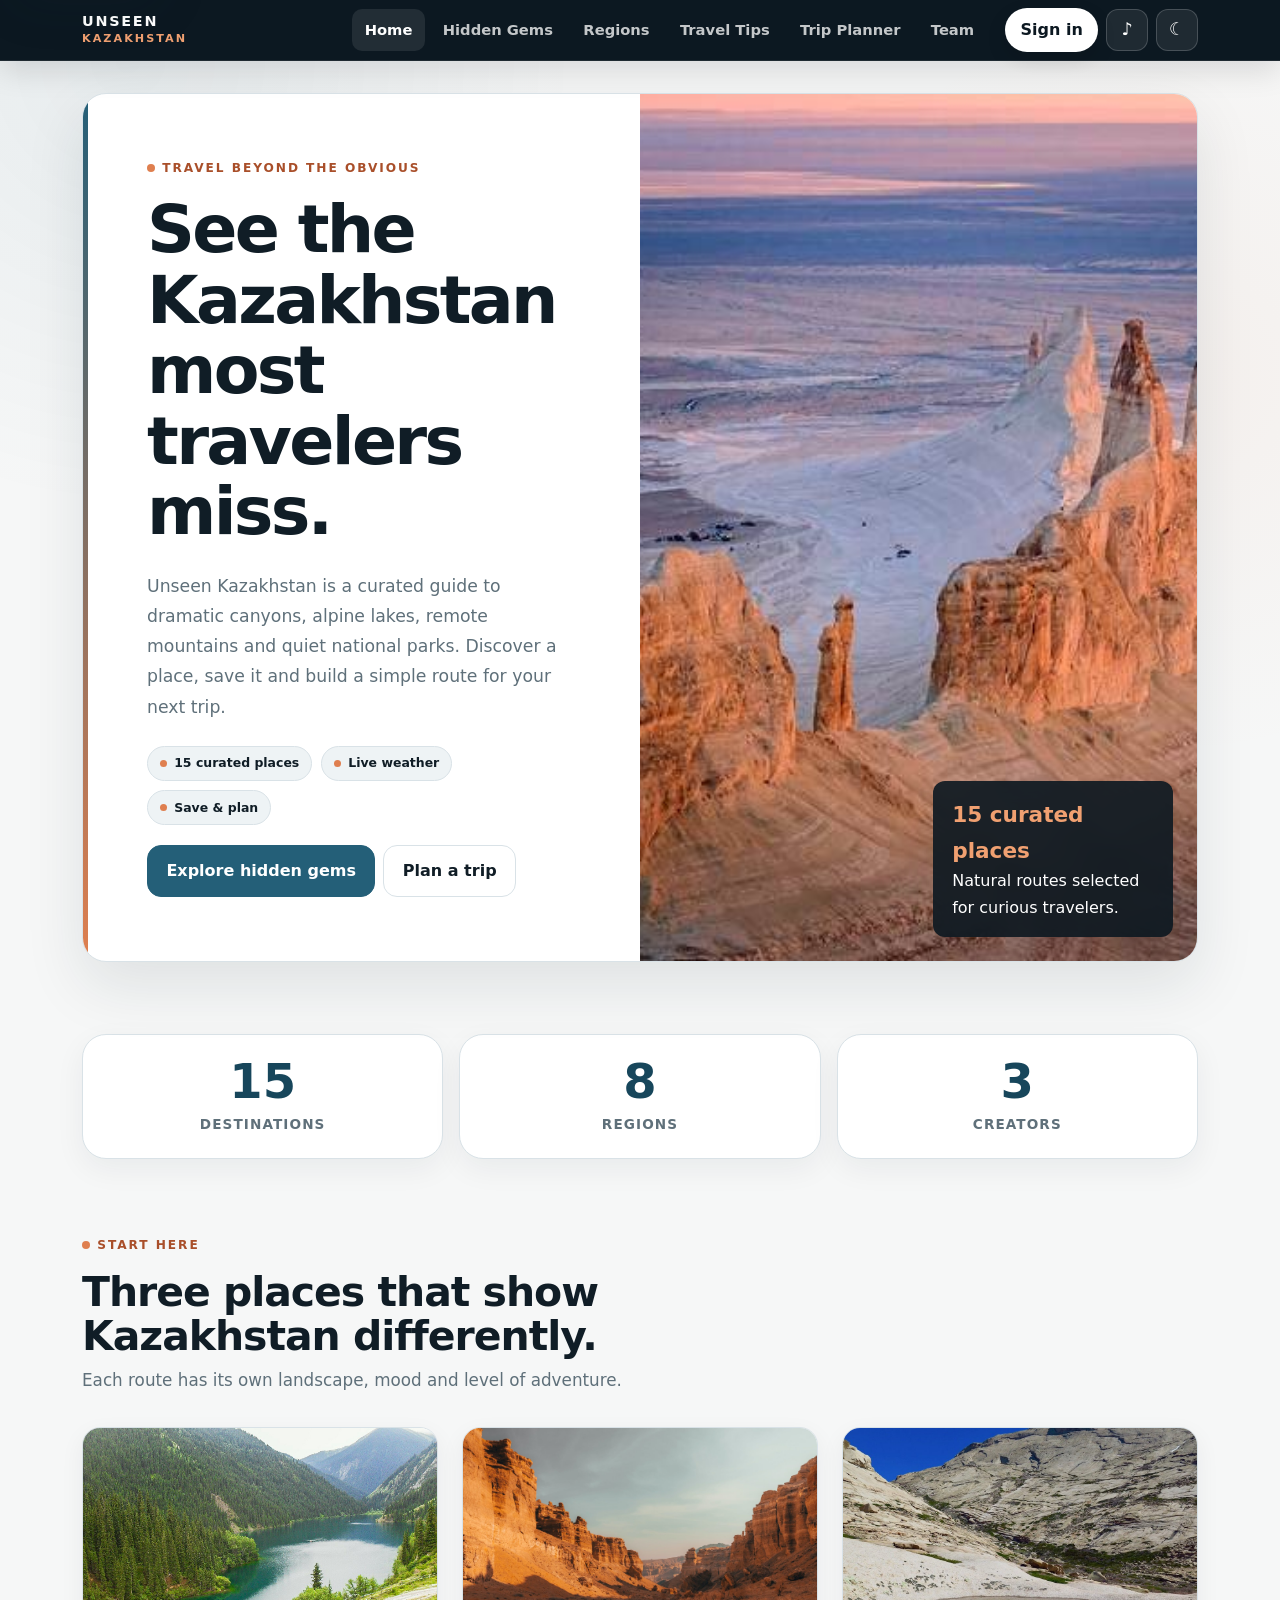
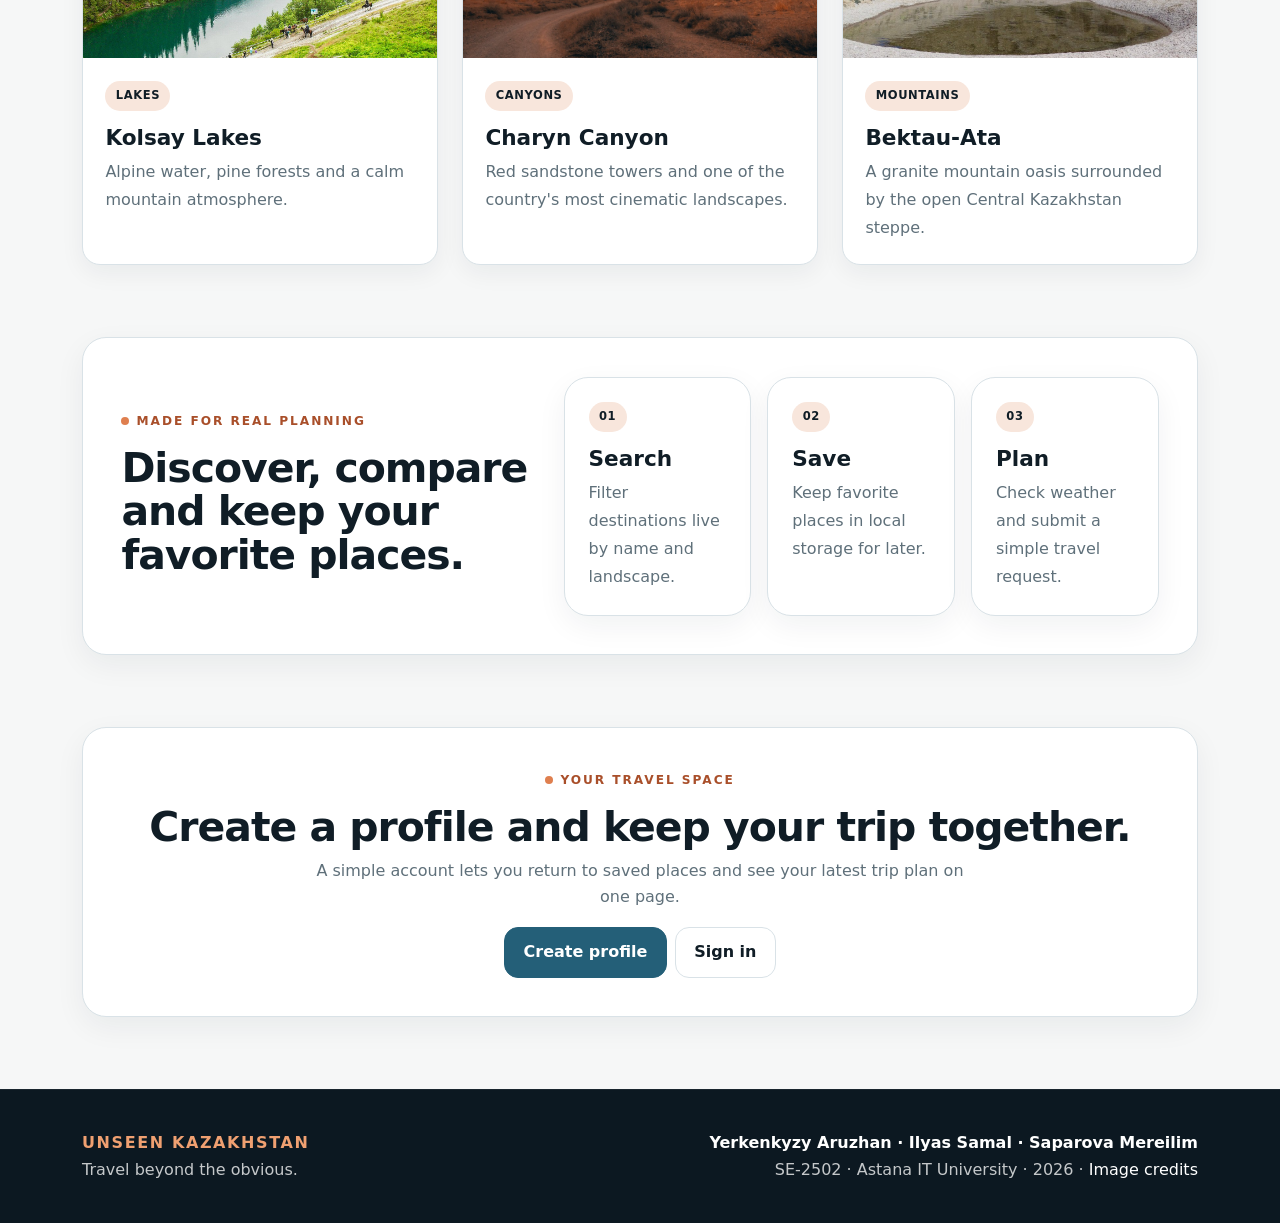
==== commit bc104fc7: "Final project: fix all images and complete website" ====
--- a/index.html
+++ b/index.html
@@ -6,6 +6,7 @@
 <meta content="width=device-width, initial-scale=1.0" name="viewport"/><meta content="Discover lesser-known destinations across Kazakhstan, save favorites and plan a trip with live weather." name="description"/><meta content="#0c1821" name="theme-color"/><link href="images/favicon.svg" rel="icon" type="image/svg+xml"/>
 <title>Unseen Kazakhstan | Home</title>
 <script src="js/theme-init.js"></script>
+<script src="js/image-fallbacks.js"></script>
 <link href="vendor/bootstrap.min.css" rel="stylesheet"/>
 <script src="vendor/jquery.min.js"></script>
 <link href="css/style.css" rel="stylesheet"/>
